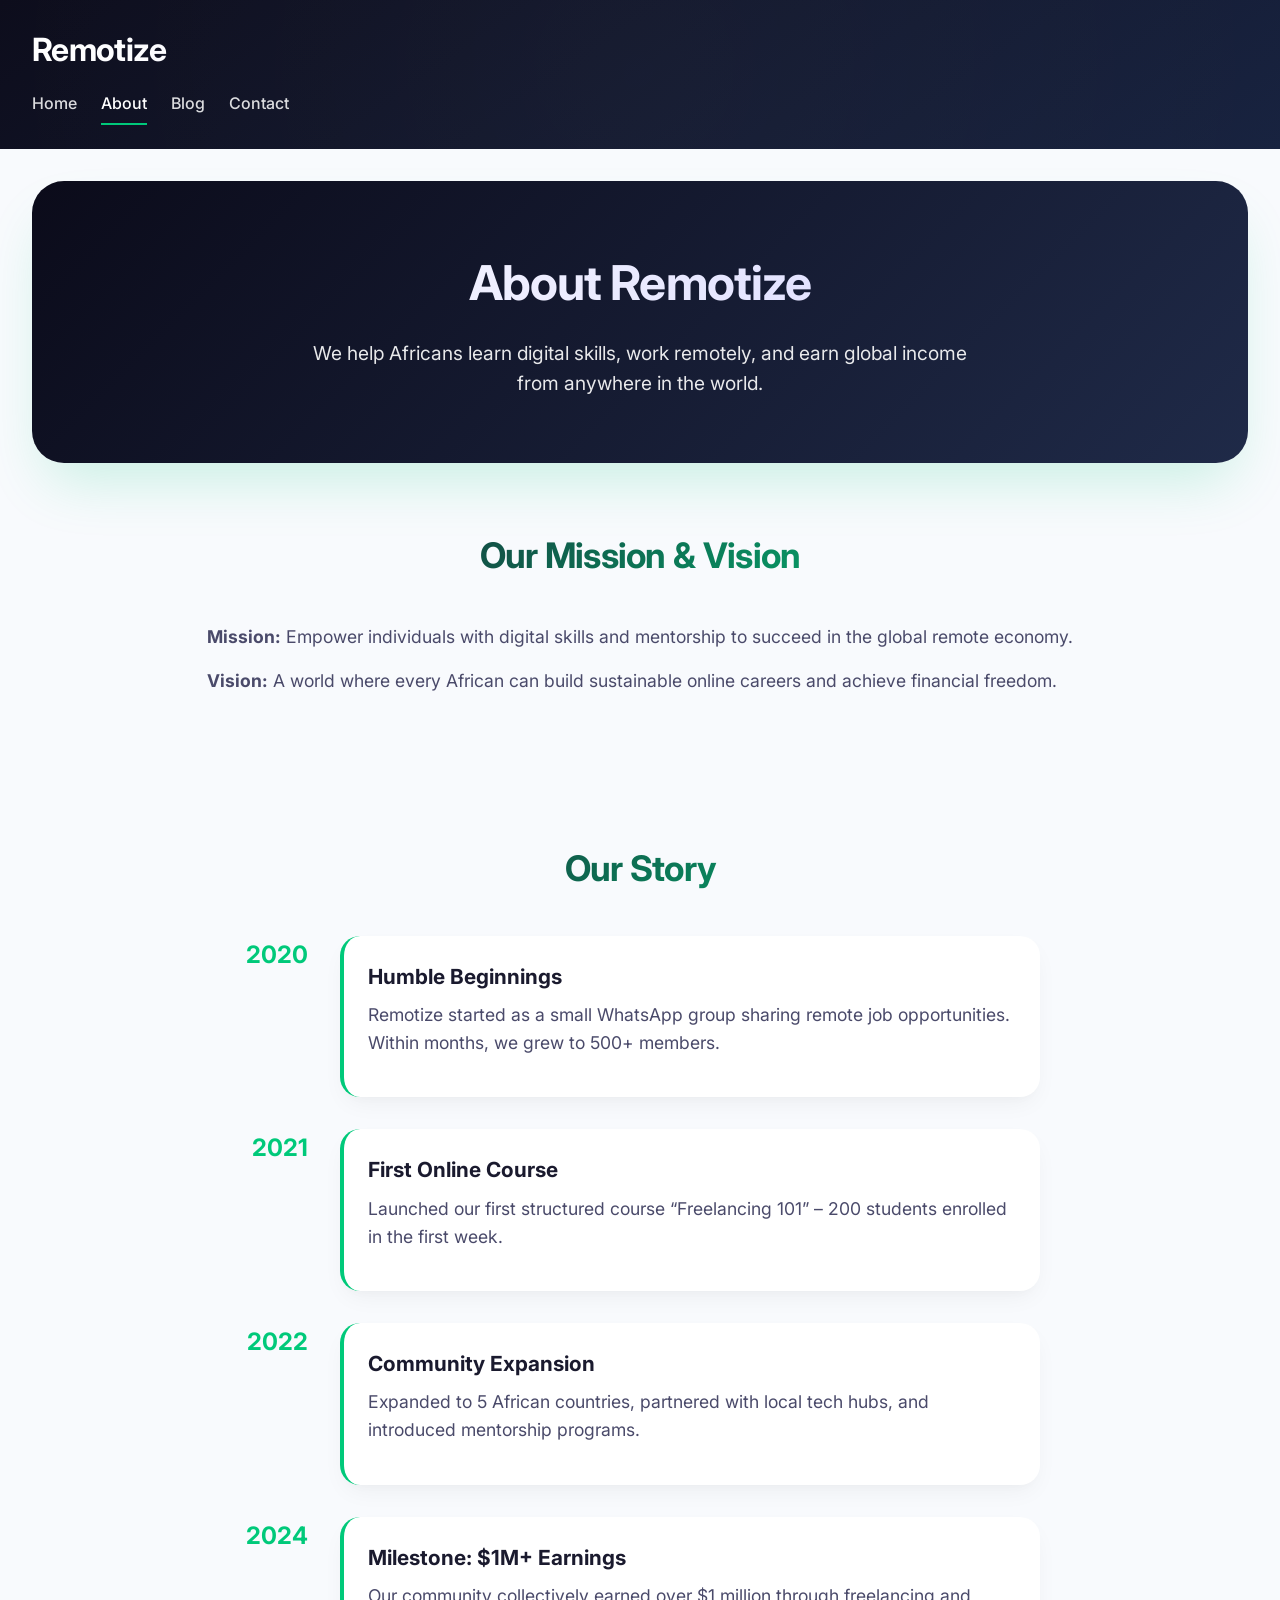
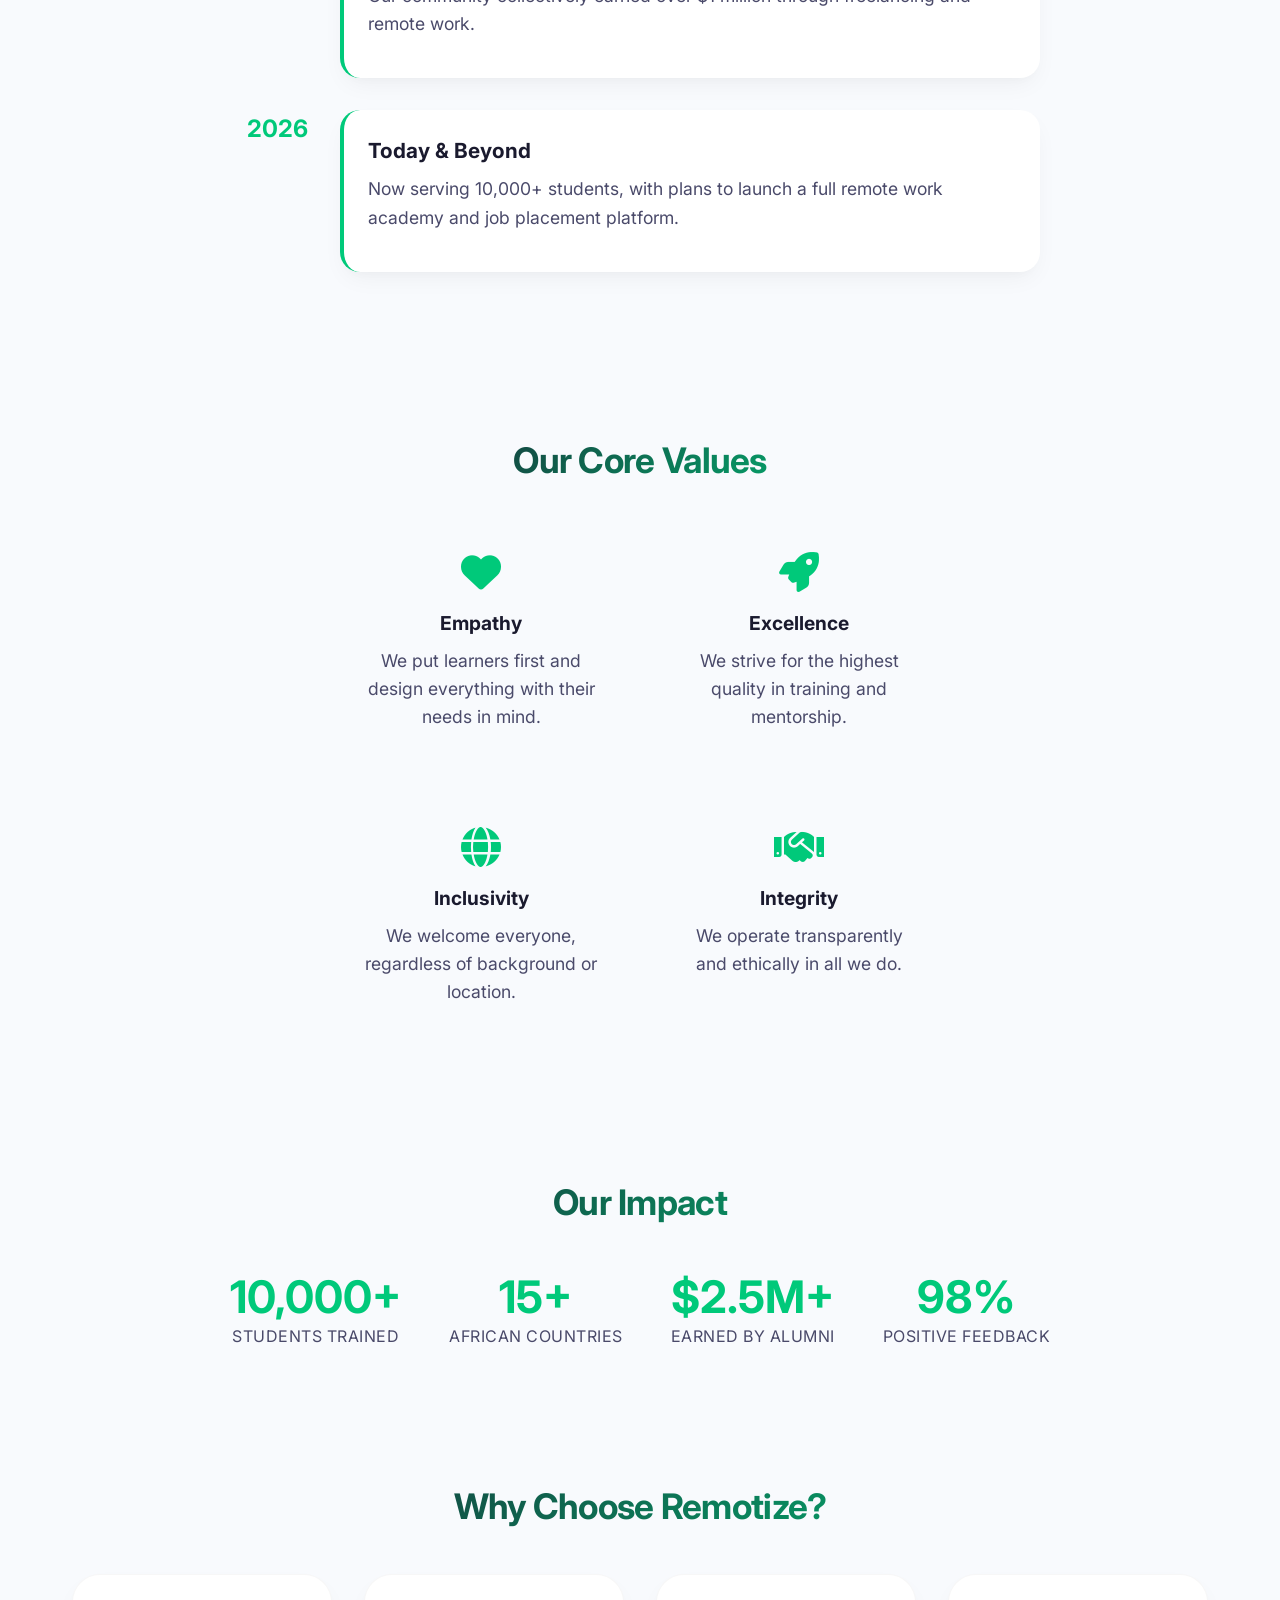
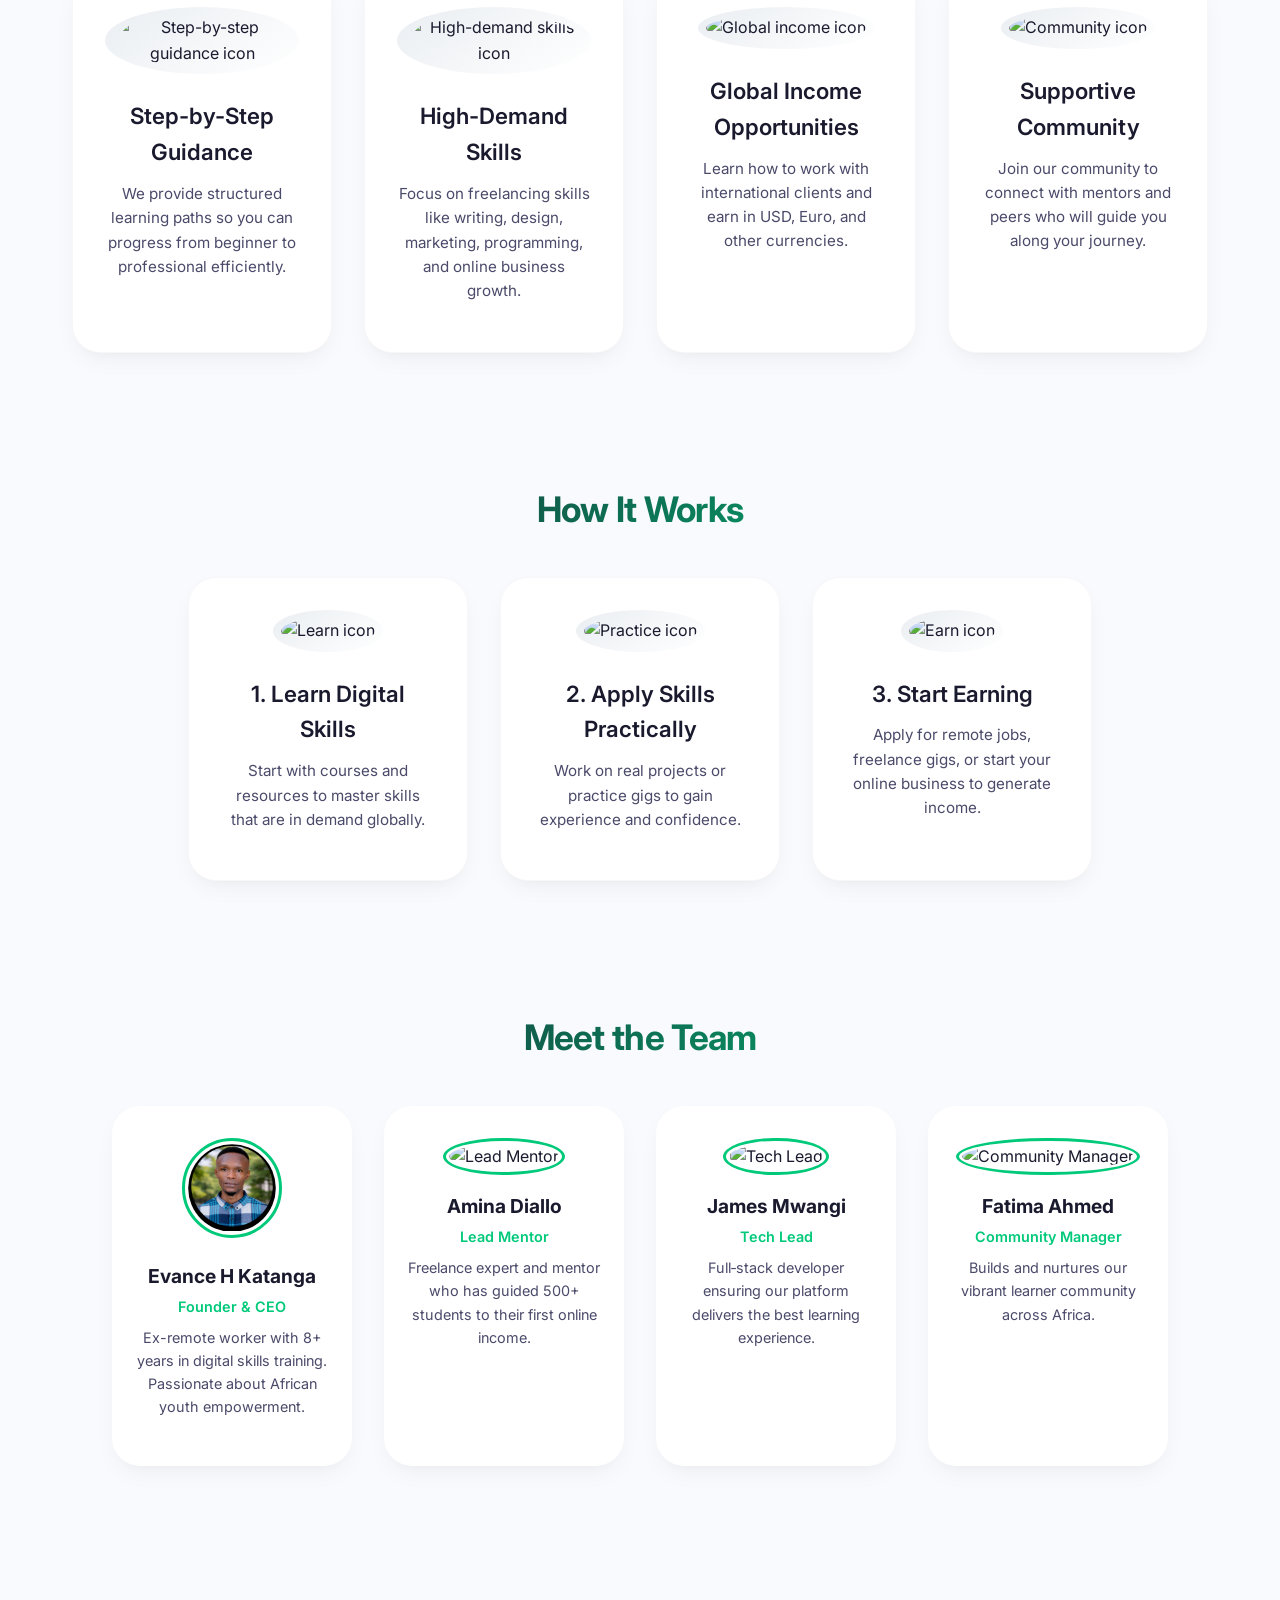
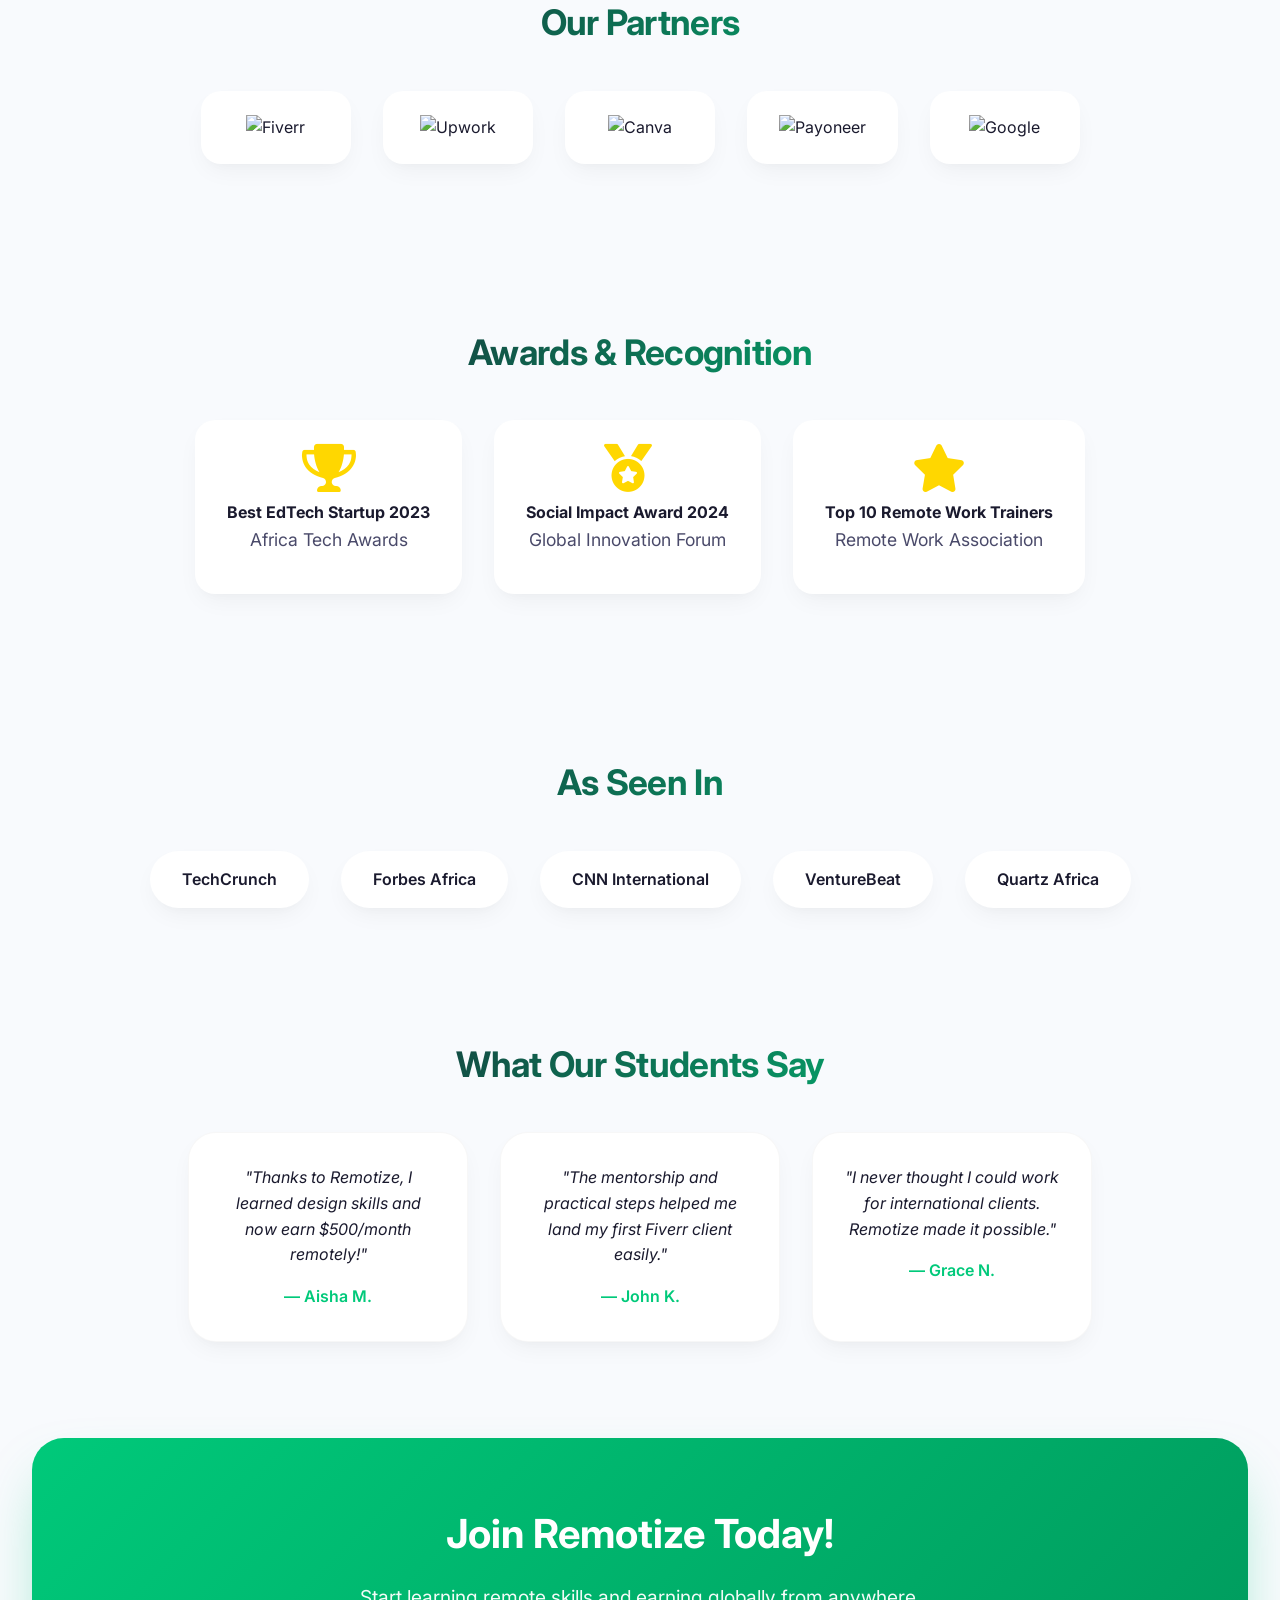
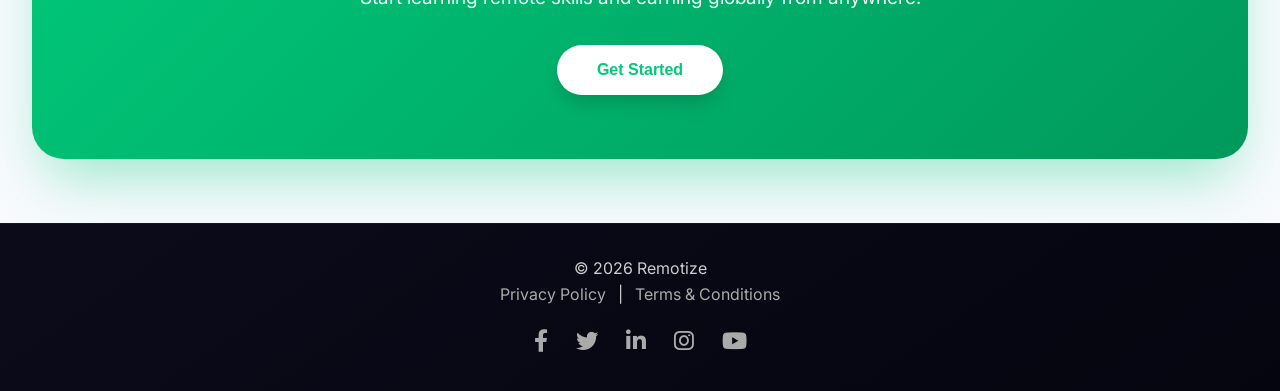
==== about.html @ 2b03fcc7 "Update about.html" ====
<!DOCTYPE html>
<html lang="en">
<head>
<meta charset="UTF-8">
<meta name="viewport" content="width=device-width, initial-scale=1.0">
<title>About Remotize – Build Remote Skills. Earn Global Income</title>
<meta name="description" content="Learn about Remotize, our mission, vision, impact, team, partners, and how we help Africans build remote skills and earn globally.">
<link rel="icon" href="images/favicon.png">

<!-- Google Fonts - Inter -->
<link rel="preconnect" href="https://fonts.googleapis.com">
<link rel="preconnect" href="https://fonts.gstatic.com" crossorigin>
<link href="https://fonts.googleapis.com/css2?family=Inter:opsz,wght@14..32,400;14..32,500;14..32,600;14..32,700&display=swap" rel="stylesheet">

<!-- Font Awesome for icons -->
<link rel="stylesheet" href="https://cdnjs.cloudflare.com/ajax/libs/font-awesome/6.0.0-beta3/css/all.min.css">

<style>
/* Modern CSS Reset & Variables */
:root {
    --primary-dark: #0b0b1a;
    --primary-darker: #050510;
    --primary-green: #00c97a;
    --green-hover: #00b36b;
    --text-dark: #1a1a2e;
    --text-soft: #4a4a6a;
    --bg-light: #f8fafd;
    --card-bg: #ffffff;
    --border-light: rgba(0,0,0,0.03);
    --shadow-sm: 0 10px 25px -5px rgba(0,0,0,0.05), 0 8px 10px -6px rgba(0,0,0,0.02);
    --shadow-hover: 0 25px 50px -12px rgba(0,0,0,0.15);
    --radius-card: 28px;
    --radius-btn: 40px;
    --transition: 0.25s cubic-bezier(0.4, 0, 0.2, 1);
}

* {
    margin: 0;
    padding: 0;
    box-sizing: border-box;
}

body {
    font-family: 'Inter', -apple-system, BlinkMacSystemFont, 'Segoe UI', Roboto, sans-serif;
    background: var(--bg-light);
    color: var(--text-dark);
    line-height: 1.6;
    display: flex;
    flex-direction: column;
    min-height: 100vh;
    -webkit-font-smoothing: antialiased;
    -moz-osx-font-smoothing: grayscale;
}

/* Header with gradient & animation */
header {
    background: linear-gradient(145deg, var(--primary-dark) 0%, #16213e 100%);
    color: white;
    padding: 1.5rem 2rem;
    position: relative;
    overflow: hidden;
}

header::before {
    content: '';
    position: absolute;
    top: -50%;
    right: -50%;
    width: 200%;
    height: 200%;
    background: radial-gradient(circle, rgba(255,255,255,0.03) 0%, transparent 70%);
    animation: rotate 30s linear infinite;
}

@keyframes rotate {
    from { transform: rotate(0deg); }
    to { transform: rotate(360deg); }
}

header h2 {
    font-size: 2rem;
    font-weight: 700;
    letter-spacing: -0.02em;
    margin-bottom: 0.5rem;
    position: relative;
    background: linear-gradient(to right, #fff, #e0e0ff);
    -webkit-background-clip: text;
    -webkit-text-fill-color: transparent;
    background-clip: text;
}

header nav {
    display: flex;
    gap: 1.5rem;
    position: relative;
    flex-wrap: wrap;
}

header nav a {
    color: rgba(255,255,255,0.85);
    text-decoration: none;
    font-weight: 500;
    padding: 0.5rem 0;
    transition: color var(--transition);
    position: relative;
}

header nav a::after {
    content: "";
    position: absolute;
    width: 0;
    height: 2px;
    bottom: 0;
    left: 0;
    background: var(--primary-green);
    transition: width var(--transition);
}

header nav a:hover::after,
header nav a.active::after {
    width: 100%;
}

header nav a.active {
    color: white;
}

/* Hero Section */
.hero {
    text-align: center;
    padding: 4rem 1.5rem;
    background: linear-gradient(135deg, #0b0b1a, #1f2a48);
    color: white;
    border-radius: 32px;
    margin: 2rem 2rem 0;
    position: relative;
    overflow: hidden;
    box-shadow: 0 30px 60px -15px rgba(0,201,122,0.2);
}

.hero h1 {
    font-size: 3rem;
    font-weight: 700;
    letter-spacing: -0.02em;
    margin-bottom: 1rem;
    background: linear-gradient(to right, #fff, #d4d4ff);
    -webkit-background-clip: text;
    -webkit-text-fill-color: transparent;
    background-clip: text;
}

.hero p {
    font-size: 1.2rem;
    opacity: 0.9;
    max-width: 700px;
    margin: 0 auto;
}

/* Sections */
.section {
    max-width: 1200px;
    margin: 4rem auto;
    padding: 0 2rem;
}

.section h2 {
    font-size: 2.2rem;
    font-weight: 700;
    text-align: center;
    margin-bottom: 2.5rem;
    background: linear-gradient(135deg, var(--text-dark), var(--primary-green));
    -webkit-background-clip: text;
    -webkit-text-fill-color: transparent;
    background-clip: text;
    letter-spacing: -0.02em;
}

.section p {
    color: var(--text-soft);
    margin-bottom: 1rem;
    font-size: 1.1rem;
}

/* Card Grid */
.cards {
    display: flex;
    flex-wrap: wrap;
    gap: 2rem;
    justify-content: center;
}

.card {
    background: var(--card-bg);
    padding: 2rem;
    border-radius: var(--radius-card);
    box-shadow: var(--shadow-sm);
    flex: 1 1 250px;
    max-width: 280px;
    text-align: center;
    transition: transform var(--transition), box-shadow var(--transition);
    border: 1px solid var(--border-light);
    position: relative;
    top: 0;
}

.card:hover {
    transform: translateY(-8px);
    box-shadow: var(--shadow-hover);
    border-color: rgba(0,201,122,0.2);
}

.card img {
    width: 80px;
    height: 80px;
    margin-bottom: 1.5rem;
    border-radius: 50%;
    object-fit: cover;
    background: linear-gradient(145deg, #eaeef2, #fff);
    padding: 0.5rem;
}

.card h3 {
    font-size: 1.4rem;
    font-weight: 600;
    margin-bottom: 0.75rem;
    color: var(--text-dark);
}

.card p {
    color: var(--text-soft);
    font-size: 0.95rem;
    line-height: 1.6;
}

/* Timeline (Our Story) */
.timeline {
    position: relative;
    max-width: 800px;
    margin: 2rem auto;
}

.timeline-item {
    display: flex;
    margin-bottom: 2rem;
    position: relative;
}

.timeline-year {
    font-weight: 700;
    font-size: 1.5rem;
    color: var(--primary-green);
    min-width: 100px;
    text-align: right;
    padding-right: 2rem;
}

.timeline-content {
    flex: 1;
    background: var(--card-bg);
    padding: 1.5rem;
    border-radius: 20px;
    box-shadow: var(--shadow-sm);
    border-left: 4px solid var(--primary-green);
}

.timeline-content h4 {
    font-size: 1.3rem;
    margin-bottom: 0.5rem;
}

/* Core Values */
.values-grid {
    display: grid;
    grid-template-columns: repeat(auto-fit, minmax(200px, 1fr));
    gap: 2rem;
    margin-top: 2rem;
}

.value-item {
    text-align: center;
    padding: 1.5rem;
}

.value-item i {
    font-size: 2.5rem;
    color: var(--primary-green);
    margin-bottom: 1rem;
}

.value-item h4 {
    font-size: 1.2rem;
    margin-bottom: 0.5rem;
}

/* Partners & Awards */
.partners-grid, .awards-grid {
    display: flex;
    flex-wrap: wrap;
    gap: 2rem;
    justify-content: center;
    align-items: center;
    margin: 2rem 0;
}

.partner-logo, .award-badge {
    background: var(--card-bg);
    padding: 1.5rem 2rem;
    border-radius: 20px;
    box-shadow: var(--shadow-sm);
    text-align: center;
    min-width: 150px;
    transition: transform var(--transition);
}

.partner-logo:hover, .award-badge:hover {
    transform: scale(1.05);
}

.partner-logo img {
    max-width: 100px;
    max-height: 60px;
    object-fit: contain;
}

.award-badge i {
    font-size: 3rem;
    color: gold;
    margin-bottom: 0.5rem;
}

/* Press mentions */
.press-grid {
    display: flex;
    flex-wrap: wrap;
    gap: 2rem;
    justify-content: center;
}

.press-item {
    background: var(--card-bg);
    padding: 1rem 2rem;
    border-radius: 40px;
    box-shadow: var(--shadow-sm);
    font-weight: 600;
    color: var(--text-dark);
    transition: transform var(--transition);
}

.press-item:hover {
    transform: translateY(-4px);
    background: var(--primary-green);
    color: white;
}

/* Impact Stats */
.stats {
    display: flex;
    flex-wrap: wrap;
    justify-content: center;
    gap: 3rem;
    margin-top: 2rem;
}

.stat-item {
    text-align: center;
    min-width: 150px;
}

.stat-number {
    font-size: 2.8rem;
    font-weight: 700;
    color: var(--primary-green);
    line-height: 1.2;
}

.stat-label {
    font-size: 1rem;
    color: var(--text-soft);
    text-transform: uppercase;
    letter-spacing: 0.5px;
}

/* Team Section */
.team-cards {
    display: flex;
    flex-wrap: wrap;
    gap: 2rem;
    justify-content: center;
}

.team-card {
    background: var(--card-bg);
    padding: 2rem 1.5rem;
    border-radius: var(--radius-card);
    box-shadow: var(--shadow-sm);
    flex: 1 1 200px;
    max-width: 240px;
    text-align: center;
    transition: transform var(--transition);
}

.team-card:hover {
    transform: translateY(-6px);
}

.team-card img {
    width: 100px;
    height: 100px;
    border-radius: 50%;
    object-fit: cover;
    margin-bottom: 1rem;
    border: 3px solid var(--primary-green);
    padding: 0.2rem;
}

.team-card h4 {
    font-size: 1.2rem;
    margin-bottom: 0.2rem;
}

.team-card .role {
    color: var(--primary-green);
    font-weight: 600;
    font-size: 0.9rem;
    margin-bottom: 0.5rem;
}

.team-card .bio {
    color: var(--text-soft);
    font-size: 0.9rem;
}

/* Testimonials */
.card blockquote {
    font-style: italic;
    margin-bottom: 1rem;
    color: var(--text-dark);
}

.card figcaption {
    font-weight: 600;
    color: var(--primary-green);
}

/* CTA Section */
.cta {
    text-align: center;
    background: linear-gradient(135deg, var(--primary-green), #00995c);
    color: white;
    padding: 4rem 2rem;
    border-radius: 32px;
    margin: 2rem 2rem 4rem;
    box-shadow: 0 30px 60px -15px rgba(0,201,122,0.4);
}

.cta h2 {
    font-size: 2.5rem;
    font-weight: 700;
    margin-bottom: 1rem;
    color: white;
    background: none;
    -webkit-text-fill-color: white;
}

.cta p {
    font-size: 1.2rem;
    opacity: 0.95;
    margin-bottom: 2rem;
}

.cta button {
    padding: 1rem 2.5rem;
    border: none;
    border-radius: var(--radius-btn);
    background: white;
    color: var(--primary-green);
    font-weight: 600;
    font-size: 1rem;
    cursor: pointer;
    transition: all var(--transition);
    box-shadow: 0 10px 20px -5px rgba(0,0,0,0.2);
    position: relative;
    overflow: hidden;
}

.cta button:hover {
    transform: translateY(-2px);
    box-shadow: 0 15px 30px -5px rgba(0,0,0,0.3);
    background: #f8f8f8;
    color: var(--primary-dark);
}

.cta button:active {
    transform: translateY(1px);
}

/* Footer */
footer {
    background: linear-gradient(145deg, var(--primary-dark), var(--primary-darker));
    color: #ccc;
    text-align: center;
    padding: 2rem 1rem;
    margin-top: auto;
    border-top: 1px solid rgba(255,255,255,0.05);
}

footer a {
    color: #aaa;
    text-decoration: none;
    margin: 0 0.5rem;
    transition: color 0.2s;
}

footer a:hover {
    color: var(--primary-green);
}

.social-links {
    margin-top: 1rem;
}

.social-links a {
    font-size: 1.4rem;
    margin: 0 0.75rem;
    color: #aaa;
}

.social-links a:hover {
    color: var(--primary-green);
}

/* Responsive */
@media (max-width: 768px) {
    .hero h1 { font-size: 2.2rem; }
    .section h2 { font-size: 1.8rem; }
    .cards, .team-cards { flex-direction: column; align-items: center; }
    .card, .team-card { max-width: 100%; }
    .hero, .cta { margin-left: 1rem; margin-right: 1rem; }
    header nav { justify-content: center; }
    .stats { gap: 1.5rem; }
    .stat-number { font-size: 2rem; }
    .timeline-item { flex-direction: column; }
    .timeline-year { text-align: left; padding-right: 0; margin-bottom: 0.5rem; }
}
</style>
</head>
<body>

<header>
  <h2>Remotize</h2>
  <nav>
    <a href="index.html">Home</a>
    <a href="about.html" class="active">About</a>
    <a href="blog.html">Blog</a>
    <a href="contact.html">Contact</a>
  </nav>
</header>

<!-- HERO -->
<section class="hero">
<h1>About Remotize</h1>
<p>We help Africans learn digital skills, work remotely, and earn global income from anywhere in the world.</p>
</section>

<!-- MISSION & VISION -->
<section class="section">
<h2>Our Mission & Vision</h2>
<p><strong>Mission:</strong> Empower individuals with digital skills and mentorship to succeed in the global remote economy.</p>
<p><strong>Vision:</strong> A world where every African can build sustainable online careers and achieve financial freedom.</p>
</section>

<!-- OUR STORY (TIMELINE) -->
<section class="section">
<h2>Our Story</h2>
<div class="timeline">
<div class="timeline-item">
<div class="timeline-year">2020</div>
<div class="timeline-content">
<h4>Humble Beginnings</h4>
<p>Remotize started as a small WhatsApp group sharing remote job opportunities. Within months, we grew to 500+ members.</p>
</div>
</div>
<div class="timeline-item">
<div class="timeline-year">2021</div>
<div class="timeline-content">
<h4>First Online Course</h4>
<p>Launched our first structured course “Freelancing 101” – 200 students enrolled in the first week.</p>
</div>
</div>
<div class="timeline-item">
<div class="timeline-year">2022</div>
<div class="timeline-content">
<h4>Community Expansion</h4>
<p>Expanded to 5 African countries, partnered with local tech hubs, and introduced mentorship programs.</p>
</div>
</div>
<div class="timeline-item">
<div class="timeline-year">2024</div>
<div class="timeline-content">
<h4>Milestone: $1M+ Earnings</h4>
<p>Our community collectively earned over $1 million through freelancing and remote work.</p>
</div>
</div>
<div class="timeline-item">
<div class="timeline-year">2026</div>
<div class="timeline-content">
<h4>Today & Beyond</h4>
<p>Now serving 10,000+ students, with plans to launch a full remote work academy and job placement platform.</p>
</div>
</div>
</div>
</section>

<!-- CORE VALUES -->
<section class="section">
<h2>Our Core Values</h2>
<div class="values-grid">
<div class="value-item">
<i class="fas fa-heart"></i>
<h4>Empathy</h4>
<p>We put learners first and design everything with their needs in mind.</p>
</div>
<div class="value-item">
<i class="fas fa-rocket"></i>
<h4>Excellence</h4>
<p>We strive for the highest quality in training and mentorship.</p>
</div>
<div class="value-item">
<i class="fas fa-globe"></i>
<h4>Inclusivity</h4>
<p>We welcome everyone, regardless of background or location.</p>
</div>
<div class="value-item">
<i class="fas fa-handshake"></i>
<h4>Integrity</h4>
<p>We operate transparently and ethically in all we do.</p>
</div>
</div>
</section>

<!-- IMPACT STATISTICS -->
<section class="section">
<h2>Our Impact</h2>
<div class="stats">
<div class="stat-item">
<div class="stat-number">10,000+</div>
<div class="stat-label">Students Trained</div>
</div>
<div class="stat-item">
<div class="stat-number">15+</div>
<div class="stat-label">African Countries</div>
</div>
<div class="stat-item">
<div class="stat-number">$2.5M+</div>
<div class="stat-label">Earned by Alumni</div>
</div>
<div class="stat-item">
<div class="stat-number">98%</div>
<div class="stat-label">Positive Feedback</div>
</div>
</div>
</section>

<!-- WHY CHOOSE REMOTIZE -->
<section class="section">
<h2>Why Choose Remotize?</h2>
<div class="cards">
<div class="card">
<img src="https://images.unsplash.com/photo-1517245386807-bb43f82c33c4?w=150&h=150&fit=crop" alt="Step-by-step guidance icon" loading="lazy">
<h3>Step-by-Step Guidance</h3>
<p>We provide structured learning paths so you can progress from beginner to professional efficiently.</p>
</div>
<div class="card">
<img src="https://images.unsplash.com/photo-1460925895917-afdab827c52f?w=150&h=150&fit=crop" alt="High-demand skills icon" loading="lazy">
<h3>High-Demand Skills</h3>
<p>Focus on freelancing skills like writing, design, marketing, programming, and online business growth.</p>
</div>
<div class="card">
<img src="https://images.unsplash.com/photo-1579621970795-87facc2f976d?w=150&h=150&fit=crop" alt="Global income icon" loading="lazy">
<h3>Global Income Opportunities</h3>
<p>Learn how to work with international clients and earn in USD, Euro, and other currencies.</p>
</div>
<div class="card">
<img src="https://images.unsplash.com/photo-1522071820081-009f0129c71c?w=150&h=150&fit=crop" alt="Community icon" loading="lazy">
<h3>Supportive Community</h3>
<p>Join our community to connect with mentors and peers who will guide you along your journey.</p>
</div>
</div>
</section>

<!-- HOW IT WORKS -->
<section class="section">
<h2>How It Works</h2>
<div class="cards">
<div class="card">
<img src="https://images.unsplash.com/photo-1434030216411-0b793f4b4173?w=150&h=150&fit=crop" alt="Learn icon" loading="lazy">
<h3>1. Learn Digital Skills</h3>
<p>Start with courses and resources to master skills that are in demand globally.</p>
</div>
<div class="card">
<img src="https://images.unsplash.com/photo-1501504905252-473c47e087f8?w=150&h=150&fit=crop" alt="Practice icon" loading="lazy">
<h3>2. Apply Skills Practically</h3>
<p>Work on real projects or practice gigs to gain experience and confidence.</p>
</div>
<div class="card">
<img src="https://images.unsplash.com/photo-1554224155-6726b3ff858f?w=150&h=150&fit=crop" alt="Earn icon" loading="lazy">
<h3>3. Start Earning</h3>
<p>Apply for remote jobs, freelance gigs, or start your online business to generate income.</p>
</div>
</div>
</section>

<!-- MEET THE TEAM -->
<section class="section">
<h2>Meet the Team</h2>
<div class="team-cards">
<div class="team-card">
<img src="Profile.jpeg" alt="Founder" loading="lazy">
<h4>Evance H Katanga</h4>
<div class="role">Founder & CEO</div>
<p class="bio">Ex-remote worker with 8+ years in digital skills training. Passionate about African youth empowerment.</p>
</div>
<div class="team-card">
<img src="https://images.unsplash.com/photo-1494790108777-466d1ebc8c2b?w=150&h=150&fit=crop" alt="Lead Mentor" loading="lazy">
<h4>Amina Diallo</h4>
<div class="role">Lead Mentor</div>
<p class="bio">Freelance expert and mentor who has guided 500+ students to their first online income.</p>
</div>
<div class="team-card">
<img src="https://images.unsplash.com/photo-1500648767791-00dcc994a43e?w=150&h=150&fit=crop" alt="Tech Lead" loading="lazy">
<h4>James Mwangi</h4>
<div class="role">Tech Lead</div>
<p class="bio">Full‑stack developer ensuring our platform delivers the best learning experience.</p>
</div>
<div class="team-card">
<img src="https://images.unsplash.com/photo-1534528741775-53994a69daeb?w=150&h=150&fit=crop" alt="Community Manager" loading="lazy">
<h4>Fatima Ahmed</h4>
<div class="role">Community Manager</div>
<p class="bio">Builds and nurtures our vibrant learner community across Africa.</p>
</div>
</div>
</section>

<!-- PARTNERS & AFFILIATIONS -->
<section class="section">
<h2>Our Partners</h2>
<div class="partners-grid">
<div class="partner-logo">
<img src="https://via.placeholder.com/100x60?text=Fiverr" alt="Fiverr">
</div>
<div class="partner-logo">
<img src="https://via.placeholder.com/100x60?text=Upwork" alt="Upwork">
</div>
<div class="partner-logo">
<img src="https://via.placeholder.com/100x60?text=Canva" alt="Canva">
</div>
<div class="partner-logo">
<img src="https://via.placeholder.com/100x60?text=Payoneer" alt="Payoneer">
</div>
<div class="partner-logo">
<img src="https://via.placeholder.com/100x60?text=Google" alt="Google">
</div>
</div>
</section>

<!-- AWARDS & RECOGNITION -->
<section class="section">
<h2>Awards & Recognition</h2>
<div class="awards-grid">
<div class="award-badge">
<i class="fas fa-trophy"></i>
<h4>Best EdTech Startup 2023</h4>
<p>Africa Tech Awards</p>
</div>
<div class="award-badge">
<i class="fas fa-medal"></i>
<h4>Social Impact Award 2024</h4>
<p>Global Innovation Forum</p>
</div>
<div class="award-badge">
<i class="fas fa-star"></i>
<h4>Top 10 Remote Work Trainers</h4>
<p>Remote Work Association</p>
</div>
</div>
</section>

<!-- PRESS MENTIONS -->
<section class="section">
<h2>As Seen In</h2>
<div class="press-grid">
<span class="press-item">TechCrunch</span>
<span class="press-item">Forbes Africa</span>
<span class="press-item">CNN International</span>
<span class="press-item">VentureBeat</span>
<span class="press-item">Quartz Africa</span>
</div>
</section>

<!-- TESTIMONIALS -->
<section class="section">
<h2>What Our Students Say</h2>
<div class="cards">
<div class="card">
<blockquote>"Thanks to Remotize, I learned design skills and now earn $500/month remotely!"</blockquote>
<figcaption>— Aisha M.</figcaption>
</div>
<div class="card">
<blockquote>"The mentorship and practical steps helped me land my first Fiverr client easily."</blockquote>
<figcaption>— John K.</figcaption>
</div>
<div class="card">
<blockquote>"I never thought I could work for international clients. Remotize made it possible."</blockquote>
<figcaption>— Grace N.</figcaption>
</div>
</div>
</section>

<!-- CTA -->
<section class="cta">
<h2>Join Remotize Today!</h2>
<p>Start learning remote skills and earning globally from anywhere.</p>
<button onclick="window.location.href='contact.html'">Get Started</button>
</section>

<footer>
<p>&copy; 2026 Remotize</p>
<a href="privacy.html">Privacy Policy</a> | <a href="terms.html">Terms & Conditions</a>
<div class="social-links">
<a href="#" target="_blank" aria-label="Facebook"><i class="fab fa-facebook-f"></i></a>
<a href="#" target="_blank" aria-label="Twitter"><i class="fab fa-twitter"></i></a>
<a href="#" target="_blank" aria-label="LinkedIn"><i class="fab fa-linkedin-in"></i></a>
<a href="#" target="_blank" aria-label="Instagram"><i class="fab fa-instagram"></i></a>
<a href="#" target="_blank" aria-label="YouTube"><i class="fab fa-youtube"></i></a>
</div>
</footer>

</body>
</html>
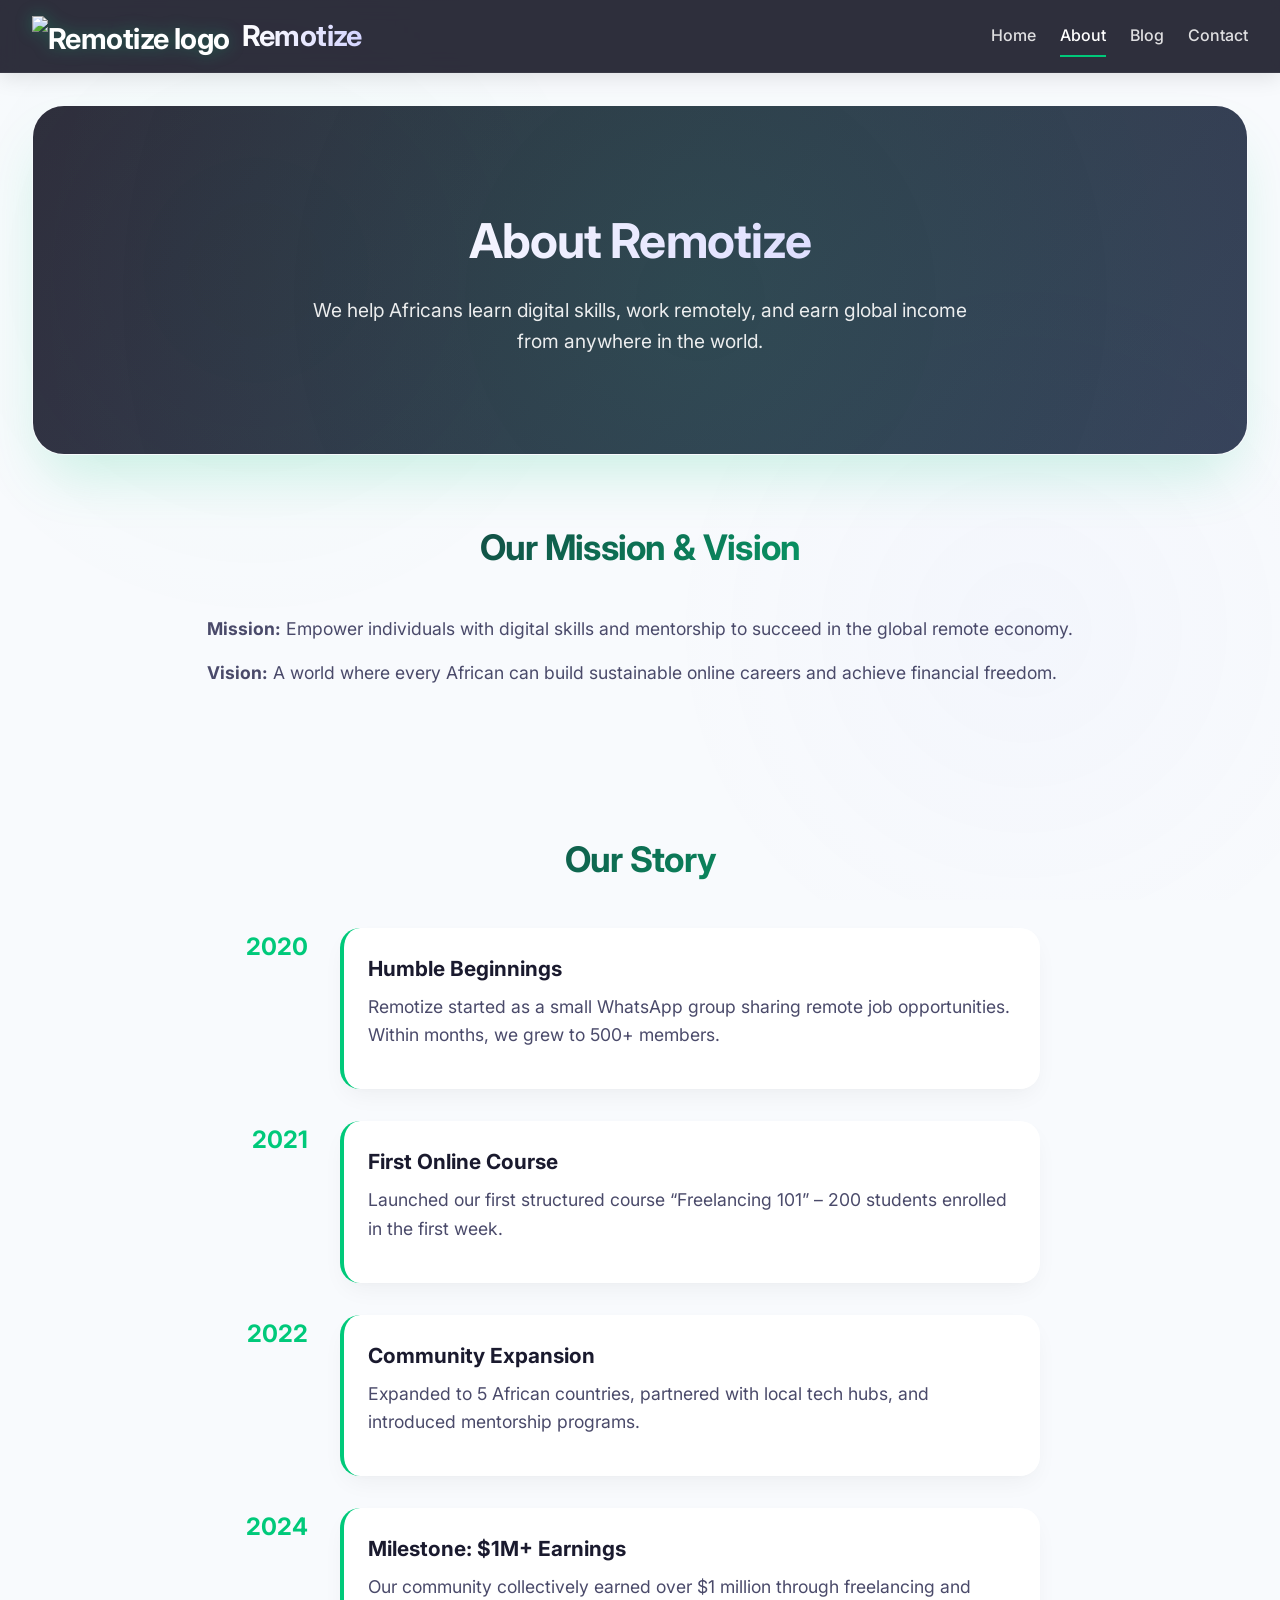
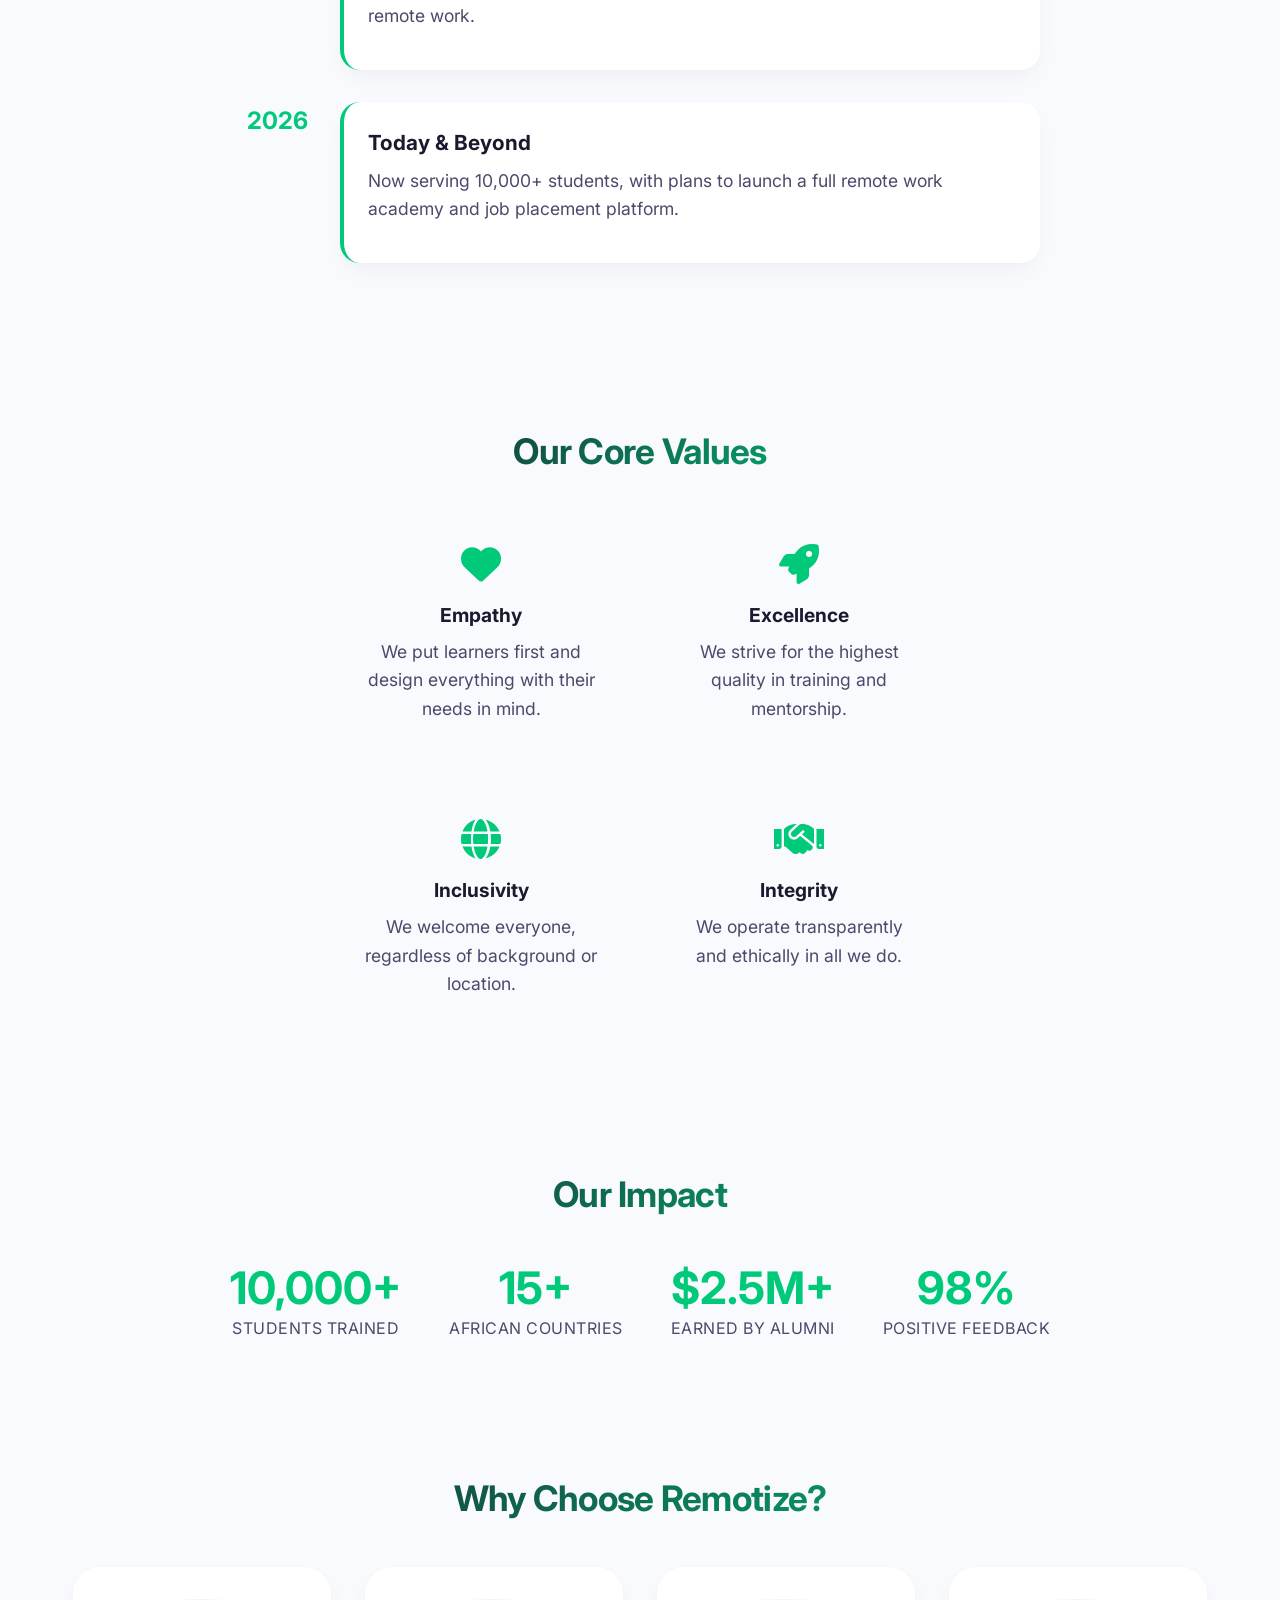
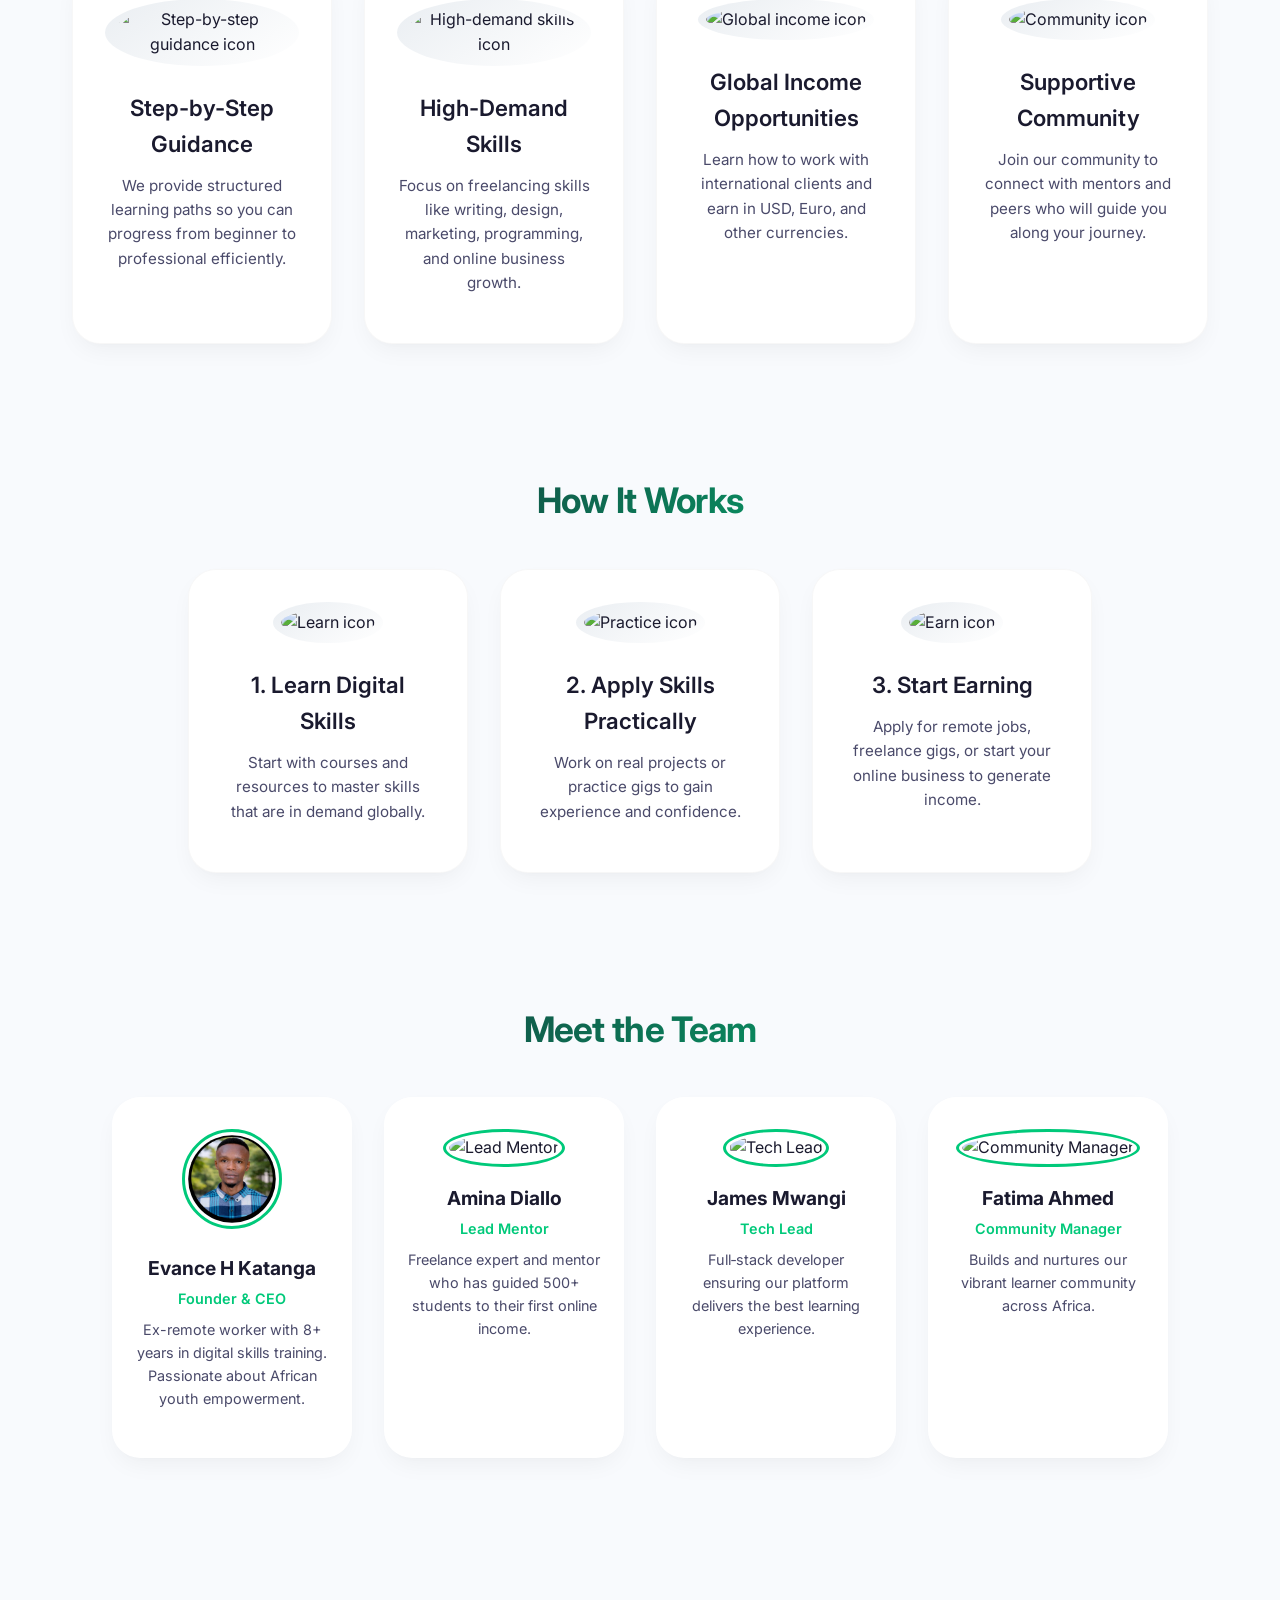
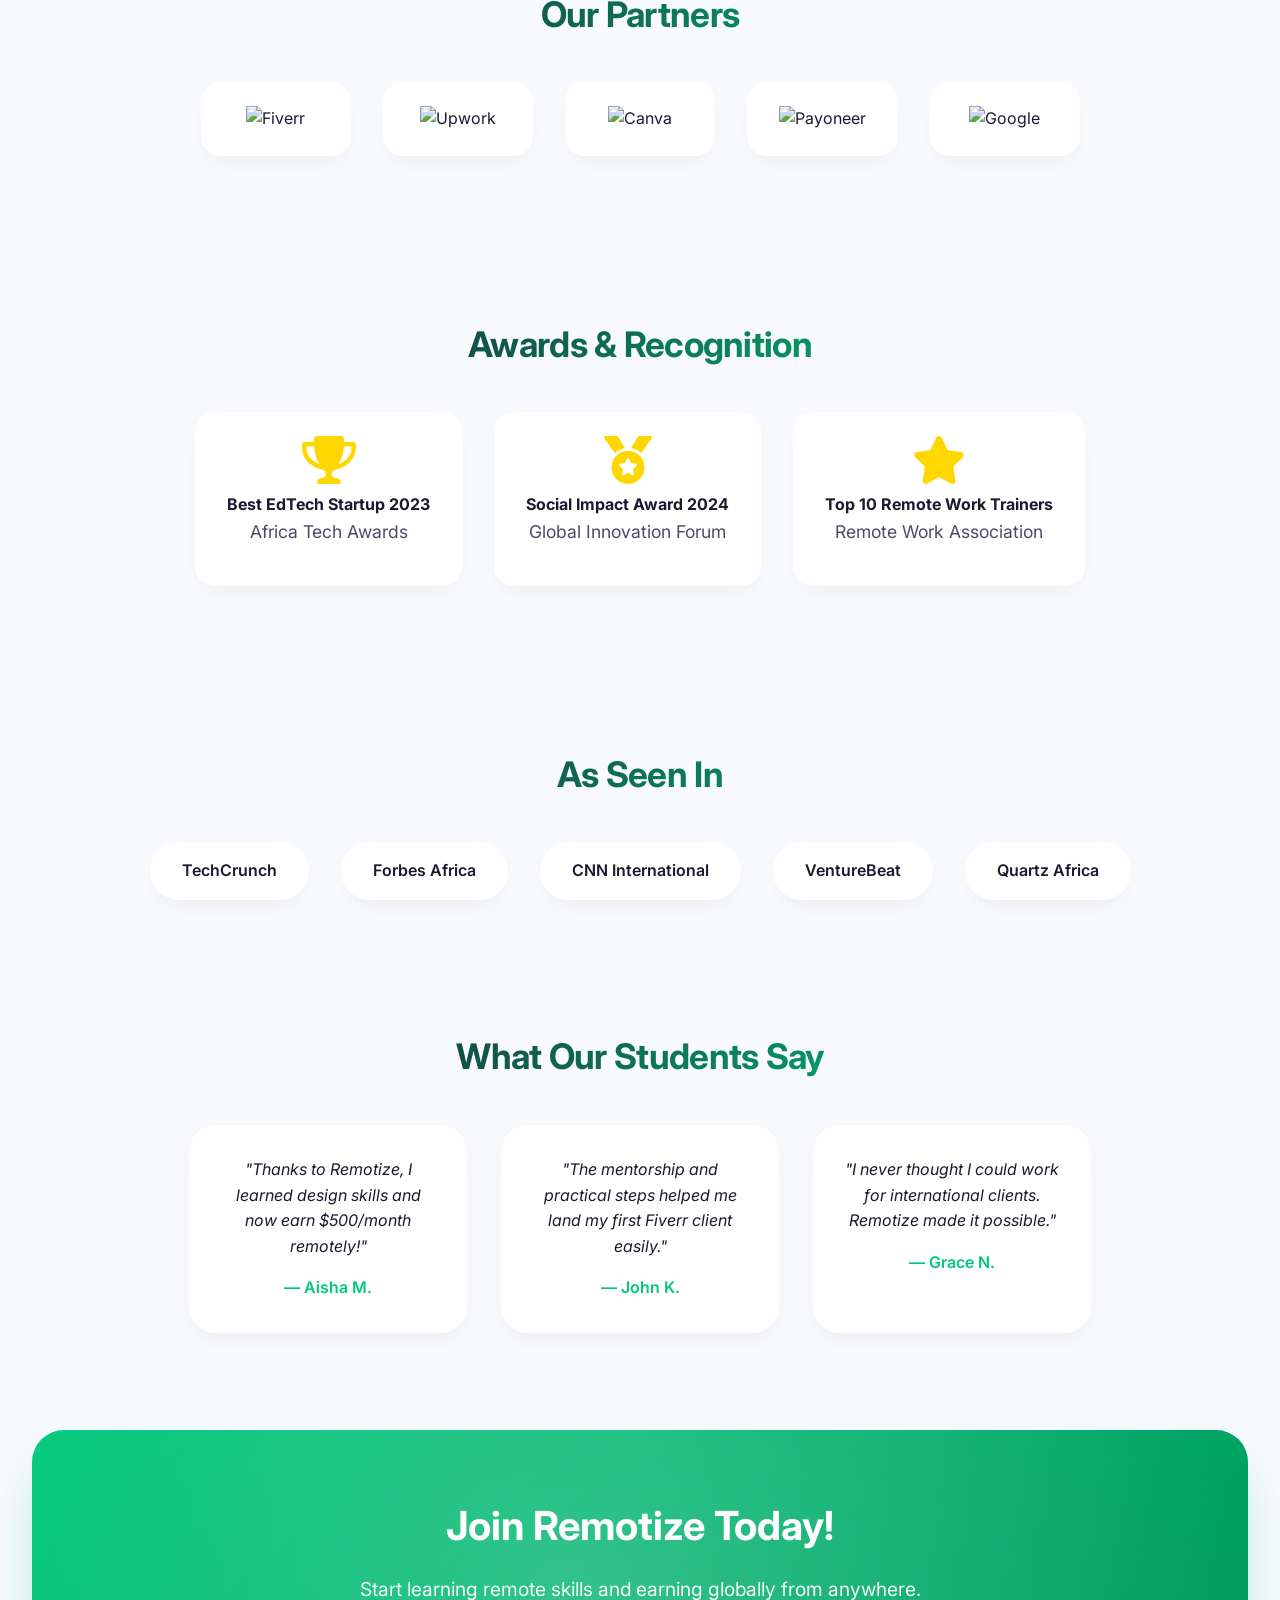
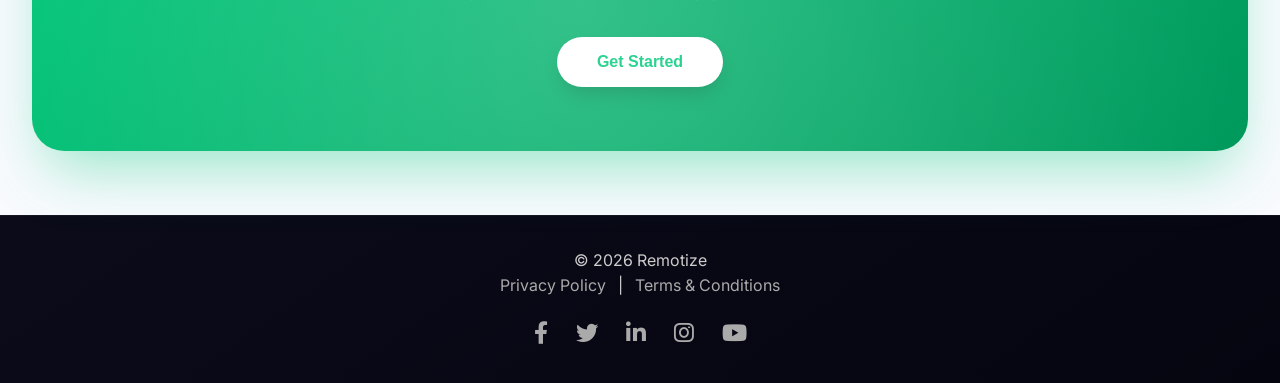
==== commit 59ce60e1: "Update about.html" ====
--- a/about.html
+++ b/about.html
@@ -5,7 +5,7 @@
 <meta name="viewport" content="width=device-width, initial-scale=1.0">
 <title>About Remotize – Build Remote Skills. Earn Global Income</title>
 <meta name="description" content="Learn about Remotize, our mission, vision, impact, team, partners, and how we help Africans build remote skills and earn globally.">
-<link rel="icon" href="images/favicon.png">
+<link rel="icon" href="remotizer-favicon.ico" type="image/x-icon">
 
 <!-- Google Fonts - Inter -->
 <link rel="preconnect" href="https://fonts.googleapis.com">
@@ -16,7 +16,6 @@
 <link rel="stylesheet" href="https://cdnjs.cloudflare.com/ajax/libs/font-awesome/6.0.0-beta3/css/all.min.css">
 
 <style>
-/* Modern CSS Reset & Variables */
 :root {
     --primary-dark: #0b0b1a;
     --primary-darker: #050510;
@@ -31,7 +30,7 @@
     --shadow-hover: 0 25px 50px -12px rgba(0,0,0,0.15);
     --radius-card: 28px;
     --radius-btn: 40px;
-    --transition: 0.25s cubic-bezier(0.4, 0, 0.2, 1);
+    --transition: 0.3s cubic-bezier(0.4, 0, 0.2, 1);
 }
 
 * {
@@ -50,62 +49,83 @@
     min-height: 100vh;
     -webkit-font-smoothing: antialiased;
     -moz-osx-font-smoothing: grayscale;
-}
-
-/* Header with gradient & animation */
+    position: relative;
+}
+
+/* Subtle animated background pattern */
+body::before {
+    content: '';
+    position: fixed;
+    top: 0;
+    left: 0;
+    width: 100%;
+    height: 100%;
+    background-image: 
+      radial-gradient(circle at 20% 30%, rgba(0,201,122,0.03) 0%, transparent 30%),
+      radial-gradient(circle at 80% 70%, rgba(102,126,234,0.03) 0%, transparent 30%);
+    pointer-events: none;
+    z-index: -1;
+}
+
+/* Modern Sticky Header with glass effect */
 header {
-    background: linear-gradient(145deg, var(--primary-dark) 0%, #16213e 100%);
+    position: sticky;
+    top: 0;
+    z-index: 100;
+    background: rgba(11, 11, 26, 0.85);
+    backdrop-filter: blur(8px);
+    -webkit-backdrop-filter: blur(8px);
     color: white;
-    padding: 1.5rem 2rem;
-    position: relative;
-    overflow: hidden;
-}
-
-header::before {
-    content: '';
-    position: absolute;
-    top: -50%;
-    right: -50%;
-    width: 200%;
-    height: 200%;
-    background: radial-gradient(circle, rgba(255,255,255,0.03) 0%, transparent 70%);
-    animation: rotate 30s linear infinite;
-}
-
-@keyframes rotate {
-    from { transform: rotate(0deg); }
-    to { transform: rotate(360deg); }
-}
-
-header h2 {
-    font-size: 2rem;
+    padding: 0.8rem 2rem;
+    display: flex;
+    align-items: center;
+    justify-content: space-between;
+    flex-wrap: wrap;
+    gap: 1rem;
+    box-shadow: 0 5px 20px rgba(0,0,0,0.1);
+    border-bottom: 1px solid rgba(255,255,255,0.05);
+}
+
+.logo {
+    display: flex;
+    align-items: center;
+    gap: 0.75rem;
+    font-size: 1.8rem;
     font-weight: 700;
     letter-spacing: -0.02em;
-    margin-bottom: 0.5rem;
-    position: relative;
-    background: linear-gradient(to right, #fff, #e0e0ff);
+}
+
+.logo img {
+    height: 40px;
+    width: auto;
+    filter: drop-shadow(0 0 8px rgba(0,201,122,0.3));
+}
+
+.logo span {
+    background: linear-gradient(to right, #fff, #d4d4ff);
     -webkit-background-clip: text;
     -webkit-text-fill-color: transparent;
     background-clip: text;
 }
 
-header nav {
+nav {
     display: flex;
     gap: 1.5rem;
-    position: relative;
     flex-wrap: wrap;
-}
-
-header nav a {
+    justify-content: center;
+}
+
+nav a {
     color: rgba(255,255,255,0.85);
     text-decoration: none;
     font-weight: 500;
     padding: 0.5rem 0;
     transition: color var(--transition);
     position: relative;
-}
-
-header nav a::after {
+    font-size: 1rem;
+}
+
+nav a::after {
     content: "";
     position: absolute;
     width: 0;
@@ -116,26 +136,92 @@
     transition: width var(--transition);
 }
 
-header nav a:hover::after,
-header nav a.active::after {
+nav a:hover::after,
+nav a:focus::after,
+nav a.active::after {
     width: 100%;
 }
 
-header nav a.active {
+nav a:hover,
+nav a:focus,
+nav a.active {
     color: white;
-}
-
-/* Hero Section */
+    outline: none;
+}
+
+/* Hero Section with Slideshow */
 .hero {
+    position: relative;
+    color: white;
     text-align: center;
     padding: 4rem 1.5rem;
-    background: linear-gradient(135deg, #0b0b1a, #1f2a48);
-    color: white;
     border-radius: 32px;
     margin: 2rem 2rem 0;
-    position: relative;
     overflow: hidden;
     box-shadow: 0 30px 60px -15px rgba(0,201,122,0.2);
+    border: 1px solid rgba(255,255,255,0.05);
+    min-height: 350px;
+    display: flex;
+    align-items: center;
+    justify-content: center;
+}
+
+.hero-slideshow {
+    position: absolute;
+    top: 0;
+    left: 0;
+    width: 100%;
+    height: 100%;
+    z-index: 1;
+}
+
+.hero-slideshow .slide {
+    position: absolute;
+    top: 0;
+    left: 0;
+    width: 100%;
+    height: 100%;
+    background-size: cover;
+    background-position: center;
+    opacity: 0;
+    transition: opacity 1.5s ease-in-out;
+}
+
+.hero-slideshow .slide.active {
+    opacity: 1;
+}
+
+.hero-overlay {
+    position: absolute;
+    top: 0;
+    left: 0;
+    width: 100%;
+    height: 100%;
+    background: linear-gradient(135deg, rgba(11,11,26,0.85), rgba(22,33,62,0.85));
+    z-index: 2;
+}
+
+.hero-pulse {
+    position: absolute;
+    top: -20%;
+    left: -20%;
+    width: 150%;
+    height: 150%;
+    background: radial-gradient(circle, rgba(0,201,122,0.1) 0%, transparent 70%);
+    animation: pulse 8s ease-in-out infinite;
+    z-index: 3;
+    pointer-events: none;
+}
+
+@keyframes pulse {
+    0%, 100% { opacity: 0.2; transform: scale(1); }
+    50% { opacity: 0.4; transform: scale(1.05); }
+}
+
+.hero-content {
+    position: relative;
+    z-index: 4;
+    max-width: 800px;
 }
 
 .hero h1 {
@@ -156,7 +242,16 @@
     margin: 0 auto;
 }
 
-/* Sections */
+@media (prefers-reduced-motion: reduce) {
+    .hero-slideshow .slide {
+        transition: none;
+    }
+    .hero-pulse {
+        animation: none;
+    }
+}
+
+/* Sections (unchanged from your original) */
 .section {
     max-width: 1200px;
     margin: 4rem auto;
@@ -181,7 +276,7 @@
     font-size: 1.1rem;
 }
 
-/* Card Grid */
+/* Cards, timeline, values, etc. (all your existing styles remain) */
 .cards {
     display: flex;
     flex-wrap: wrap;
@@ -199,7 +294,6 @@
     text-align: center;
     transition: transform var(--transition), box-shadow var(--transition);
     border: 1px solid var(--border-light);
-    position: relative;
     top: 0;
 }
 
@@ -232,7 +326,6 @@
     line-height: 1.6;
 }
 
-/* Timeline (Our Story) */
 .timeline {
     position: relative;
     max-width: 800px;
@@ -268,7 +361,6 @@
     margin-bottom: 0.5rem;
 }
 
-/* Core Values */
 .values-grid {
     display: grid;
     grid-template-columns: repeat(auto-fit, minmax(200px, 1fr));
@@ -292,7 +384,6 @@
     margin-bottom: 0.5rem;
 }
 
-/* Partners & Awards */
 .partners-grid, .awards-grid {
     display: flex;
     flex-wrap: wrap;
@@ -328,7 +419,6 @@
     margin-bottom: 0.5rem;
 }
 
-/* Press mentions */
 .press-grid {
     display: flex;
     flex-wrap: wrap;
@@ -352,7 +442,6 @@
     color: white;
 }
 
-/* Impact Stats */
 .stats {
     display: flex;
     flex-wrap: wrap;
@@ -380,7 +469,6 @@
     letter-spacing: 0.5px;
 }
 
-/* Team Section */
 .team-cards {
     display: flex;
     flex-wrap: wrap;
@@ -430,7 +518,6 @@
     font-size: 0.9rem;
 }
 
-/* Testimonials */
 .card blockquote {
     font-style: italic;
     margin-bottom: 1rem;
@@ -442,7 +529,6 @@
     color: var(--primary-green);
 }
 
-/* CTA Section */
 .cta {
     text-align: center;
     background: linear-gradient(135deg, var(--primary-green), #00995c);
@@ -451,6 +537,19 @@
     border-radius: 32px;
     margin: 2rem 2rem 4rem;
     box-shadow: 0 30px 60px -15px rgba(0,201,122,0.4);
+    position: relative;
+    overflow: hidden;
+}
+
+.cta::after {
+    content: '';
+    position: absolute;
+    top: -20%;
+    right: -20%;
+    width: 150%;
+    height: 150%;
+    background: radial-gradient(circle, rgba(255,255,255,0.2) 0%, transparent 70%);
+    animation: pulse 8s ease-in-out infinite;
 }
 
 .cta h2 {
@@ -494,7 +593,6 @@
     transform: translateY(1px);
 }
 
-/* Footer */
 footer {
     background: linear-gradient(145deg, var(--primary-dark), var(--primary-darker));
     color: #ccc;
@@ -523,20 +621,26 @@
     font-size: 1.4rem;
     margin: 0 0.75rem;
     color: #aaa;
+    transition: color 0.2s, transform 0.2s;
+    display: inline-block;
 }
 
 .social-links a:hover {
     color: var(--primary-green);
-}
-
-/* Responsive */
+    transform: translateY(-3px);
+}
+
 @media (max-width: 768px) {
+    header {
+        padding: 0.8rem 1rem;
+        flex-direction: column;
+        align-items: center;
+    }
     .hero h1 { font-size: 2.2rem; }
     .section h2 { font-size: 1.8rem; }
     .cards, .team-cards { flex-direction: column; align-items: center; }
     .card, .team-card { max-width: 100%; }
     .hero, .cta { margin-left: 1rem; margin-right: 1rem; }
-    header nav { justify-content: center; }
     .stats { gap: 1.5rem; }
     .stat-number { font-size: 2rem; }
     .timeline-item { flex-direction: column; }
@@ -546,8 +650,12 @@
 </head>
 <body>
 
+<!-- Modern Sticky Header with Custom Logo -->
 <header>
-  <h2>Remotize</h2>
+  <div class="logo">
+    <img src="remotizer-favicon.ico" alt="Remotize logo">
+    <span>Remotize</span>
+  </div>
   <nav>
     <a href="index.html">Home</a>
     <a href="about.html" class="active">About</a>
@@ -556,284 +664,220 @@
   </nav>
 </header>
 
-<!-- HERO -->
+<!-- HERO with motion slideshow -->
 <section class="hero">
-<h1>About Remotize</h1>
-<p>We help Africans learn digital skills, work remotely, and earn global income from anywhere in the world.</p>
+  <div class="hero-slideshow" id="heroSlideshow">
+    <div class="slide" style="background-image: url('https://images.unsplash.com/photo-1522071820081-009f0129c71c?w=1200&h=600&fit=crop');"></div>
+    <div class="slide" style="background-image: url('https://images.unsplash.com/photo-1499750310107-5fef28a66643?w=1200&h=600&fit=crop');"></div>
+    <div class="slide" style="background-image: url('https://images.unsplash.com/photo-1551288049-bebda4e38f71?w=1200&h=600&fit=crop');"></div>
+    <div class="slide" style="background-image: url('https://images.unsplash.com/photo-1526304640581-d334cdbbf45e?w=1200&h=600&fit=crop');"></div>
+  </div>
+  <div class="hero-overlay"></div>
+  <div class="hero-pulse"></div>
+  <div class="hero-content">
+    <h1>About Remotize</h1>
+    <p>We help Africans learn digital skills, work remotely, and earn global income from anywhere in the world.</p>
+  </div>
 </section>
 
 <!-- MISSION & VISION -->
 <section class="section">
-<h2>Our Mission & Vision</h2>
-<p><strong>Mission:</strong> Empower individuals with digital skills and mentorship to succeed in the global remote economy.</p>
-<p><strong>Vision:</strong> A world where every African can build sustainable online careers and achieve financial freedom.</p>
+  <h2>Our Mission & Vision</h2>
+  <p><strong>Mission:</strong> Empower individuals with digital skills and mentorship to succeed in the global remote economy.</p>
+  <p><strong>Vision:</strong> A world where every African can build sustainable online careers and achieve financial freedom.</p>
 </section>
 
 <!-- OUR STORY (TIMELINE) -->
 <section class="section">
-<h2>Our Story</h2>
-<div class="timeline">
-<div class="timeline-item">
-<div class="timeline-year">2020</div>
-<div class="timeline-content">
-<h4>Humble Beginnings</h4>
-<p>Remotize started as a small WhatsApp group sharing remote job opportunities. Within months, we grew to 500+ members.</p>
-</div>
-</div>
-<div class="timeline-item">
-<div class="timeline-year">2021</div>
-<div class="timeline-content">
-<h4>First Online Course</h4>
-<p>Launched our first structured course “Freelancing 101” – 200 students enrolled in the first week.</p>
-</div>
-</div>
-<div class="timeline-item">
-<div class="timeline-year">2022</div>
-<div class="timeline-content">
-<h4>Community Expansion</h4>
-<p>Expanded to 5 African countries, partnered with local tech hubs, and introduced mentorship programs.</p>
-</div>
-</div>
-<div class="timeline-item">
-<div class="timeline-year">2024</div>
-<div class="timeline-content">
-<h4>Milestone: $1M+ Earnings</h4>
-<p>Our community collectively earned over $1 million through freelancing and remote work.</p>
-</div>
-</div>
-<div class="timeline-item">
-<div class="timeline-year">2026</div>
-<div class="timeline-content">
-<h4>Today & Beyond</h4>
-<p>Now serving 10,000+ students, with plans to launch a full remote work academy and job placement platform.</p>
-</div>
-</div>
-</div>
+  <h2>Our Story</h2>
+  <div class="timeline">
+    <!-- timeline items unchanged -->
+    <div class="timeline-item">
+      <div class="timeline-year">2020</div>
+      <div class="timeline-content">
+        <h4>Humble Beginnings</h4>
+        <p>Remotize started as a small WhatsApp group sharing remote job opportunities. Within months, we grew to 500+ members.</p>
+      </div>
+    </div>
+    <div class="timeline-item">
+      <div class="timeline-year">2021</div>
+      <div class="timeline-content">
+        <h4>First Online Course</h4>
+        <p>Launched our first structured course “Freelancing 101” – 200 students enrolled in the first week.</p>
+      </div>
+    </div>
+    <div class="timeline-item">
+      <div class="timeline-year">2022</div>
+      <div class="timeline-content">
+        <h4>Community Expansion</h4>
+        <p>Expanded to 5 African countries, partnered with local tech hubs, and introduced mentorship programs.</p>
+      </div>
+    </div>
+    <div class="timeline-item">
+      <div class="timeline-year">2024</div>
+      <div class="timeline-content">
+        <h4>Milestone: $1M+ Earnings</h4>
+        <p>Our community collectively earned over $1 million through freelancing and remote work.</p>
+      </div>
+    </div>
+    <div class="timeline-item">
+      <div class="timeline-year">2026</div>
+      <div class="timeline-content">
+        <h4>Today & Beyond</h4>
+        <p>Now serving 10,000+ students, with plans to launch a full remote work academy and job placement platform.</p>
+      </div>
+    </div>
+  </div>
 </section>
 
 <!-- CORE VALUES -->
 <section class="section">
-<h2>Our Core Values</h2>
-<div class="values-grid">
-<div class="value-item">
-<i class="fas fa-heart"></i>
-<h4>Empathy</h4>
-<p>We put learners first and design everything with their needs in mind.</p>
-</div>
-<div class="value-item">
-<i class="fas fa-rocket"></i>
-<h4>Excellence</h4>
-<p>We strive for the highest quality in training and mentorship.</p>
-</div>
-<div class="value-item">
-<i class="fas fa-globe"></i>
-<h4>Inclusivity</h4>
-<p>We welcome everyone, regardless of background or location.</p>
-</div>
-<div class="value-item">
-<i class="fas fa-handshake"></i>
-<h4>Integrity</h4>
-<p>We operate transparently and ethically in all we do.</p>
-</div>
-</div>
+  <h2>Our Core Values</h2>
+  <div class="values-grid">
+    <div class="value-item">
+      <i class="fas fa-heart"></i>
+      <h4>Empathy</h4>
+      <p>We put learners first and design everything with their needs in mind.</p>
+    </div>
+    <div class="value-item">
+      <i class="fas fa-rocket"></i>
+      <h4>Excellence</h4>
+      <p>We strive for the highest quality in training and mentorship.</p>
+    </div>
+    <div class="value-item">
+      <i class="fas fa-globe"></i>
+      <h4>Inclusivity</h4>
+      <p>We welcome everyone, regardless of background or location.</p>
+    </div>
+    <div class="value-item">
+      <i class="fas fa-handshake"></i>
+      <h4>Integrity</h4>
+      <p>We operate transparently and ethically in all we do.</p>
+    </div>
+  </div>
 </section>
 
 <!-- IMPACT STATISTICS -->
 <section class="section">
-<h2>Our Impact</h2>
-<div class="stats">
-<div class="stat-item">
-<div class="stat-number">10,000+</div>
-<div class="stat-label">Students Trained</div>
-</div>
-<div class="stat-item">
-<div class="stat-number">15+</div>
-<div class="stat-label">African Countries</div>
-</div>
-<div class="stat-item">
-<div class="stat-number">$2.5M+</div>
-<div class="stat-label">Earned by Alumni</div>
-</div>
-<div class="stat-item">
-<div class="stat-number">98%</div>
-<div class="stat-label">Positive Feedback</div>
-</div>
-</div>
+  <h2>Our Impact</h2>
+  <div class="stats">
+    <div class="stat-item"><div class="stat-number">10,000+</div><div class="stat-label">Students Trained</div></div>
+    <div class="stat-item"><div class="stat-number">15+</div><div class="stat-label">African Countries</div></div>
+    <div class="stat-item"><div class="stat-number">$2.5M+</div><div class="stat-label">Earned by Alumni</div></div>
+    <div class="stat-item"><div class="stat-number">98%</div><div class="stat-label">Positive Feedback</div></div>
+  </div>
 </section>
 
 <!-- WHY CHOOSE REMOTIZE -->
 <section class="section">
-<h2>Why Choose Remotize?</h2>
-<div class="cards">
-<div class="card">
-<img src="https://images.unsplash.com/photo-1517245386807-bb43f82c33c4?w=150&h=150&fit=crop" alt="Step-by-step guidance icon" loading="lazy">
-<h3>Step-by-Step Guidance</h3>
-<p>We provide structured learning paths so you can progress from beginner to professional efficiently.</p>
-</div>
-<div class="card">
-<img src="https://images.unsplash.com/photo-1460925895917-afdab827c52f?w=150&h=150&fit=crop" alt="High-demand skills icon" loading="lazy">
-<h3>High-Demand Skills</h3>
-<p>Focus on freelancing skills like writing, design, marketing, programming, and online business growth.</p>
-</div>
-<div class="card">
-<img src="https://images.unsplash.com/photo-1579621970795-87facc2f976d?w=150&h=150&fit=crop" alt="Global income icon" loading="lazy">
-<h3>Global Income Opportunities</h3>
-<p>Learn how to work with international clients and earn in USD, Euro, and other currencies.</p>
-</div>
-<div class="card">
-<img src="https://images.unsplash.com/photo-1522071820081-009f0129c71c?w=150&h=150&fit=crop" alt="Community icon" loading="lazy">
-<h3>Supportive Community</h3>
-<p>Join our community to connect with mentors and peers who will guide you along your journey.</p>
-</div>
-</div>
+  <h2>Why Choose Remotize?</h2>
+  <div class="cards">
+    <!-- cards unchanged -->
+    <div class="card"><img src="https://images.unsplash.com/photo-1517245386807-bb43f82c33c4?w=150&h=150&fit=crop" alt="Step-by-step guidance icon" loading="lazy"><h3>Step-by-Step Guidance</h3><p>We provide structured learning paths so you can progress from beginner to professional efficiently.</p></div>
+    <div class="card"><img src="https://images.unsplash.com/photo-1460925895917-afdab827c52f?w=150&h=150&fit=crop" alt="High-demand skills icon" loading="lazy"><h3>High-Demand Skills</h3><p>Focus on freelancing skills like writing, design, marketing, programming, and online business growth.</p></div>
+    <div class="card"><img src="https://images.unsplash.com/photo-1579621970795-87facc2f976d?w=150&h=150&fit=crop" alt="Global income icon" loading="lazy"><h3>Global Income Opportunities</h3><p>Learn how to work with international clients and earn in USD, Euro, and other currencies.</p></div>
+    <div class="card"><img src="https://images.unsplash.com/photo-1522071820081-009f0129c71c?w=150&h=150&fit=crop" alt="Community icon" loading="lazy"><h3>Supportive Community</h3><p>Join our community to connect with mentors and peers who will guide you along your journey.</p></div>
+  </div>
 </section>
 
 <!-- HOW IT WORKS -->
 <section class="section">
-<h2>How It Works</h2>
-<div class="cards">
-<div class="card">
-<img src="https://images.unsplash.com/photo-1434030216411-0b793f4b4173?w=150&h=150&fit=crop" alt="Learn icon" loading="lazy">
-<h3>1. Learn Digital Skills</h3>
-<p>Start with courses and resources to master skills that are in demand globally.</p>
-</div>
-<div class="card">
-<img src="https://images.unsplash.com/photo-1501504905252-473c47e087f8?w=150&h=150&fit=crop" alt="Practice icon" loading="lazy">
-<h3>2. Apply Skills Practically</h3>
-<p>Work on real projects or practice gigs to gain experience and confidence.</p>
-</div>
-<div class="card">
-<img src="https://images.unsplash.com/photo-1554224155-6726b3ff858f?w=150&h=150&fit=crop" alt="Earn icon" loading="lazy">
-<h3>3. Start Earning</h3>
-<p>Apply for remote jobs, freelance gigs, or start your online business to generate income.</p>
-</div>
-</div>
+  <h2>How It Works</h2>
+  <div class="cards">
+    <div class="card"><img src="https://images.unsplash.com/photo-1434030216411-0b793f4b4173?w=150&h=150&fit=crop" alt="Learn icon" loading="lazy"><h3>1. Learn Digital Skills</h3><p>Start with courses and resources to master skills that are in demand globally.</p></div>
+    <div class="card"><img src="https://images.unsplash.com/photo-1501504905252-473c47e087f8?w=150&h=150&fit=crop" alt="Practice icon" loading="lazy"><h3>2. Apply Skills Practically</h3><p>Work on real projects or practice gigs to gain experience and confidence.</p></div>
+    <div class="card"><img src="https://images.unsplash.com/photo-1554224155-6726b3ff858f?w=150&h=150&fit=crop" alt="Earn icon" loading="lazy"><h3>3. Start Earning</h3><p>Apply for remote jobs, freelance gigs, or start your online business to generate income.</p></div>
+  </div>
 </section>
 
 <!-- MEET THE TEAM -->
 <section class="section">
-<h2>Meet the Team</h2>
-<div class="team-cards">
-<div class="team-card">
-<img src="Profile.jpeg" alt="Founder" loading="lazy">
-<h4>Evance H Katanga</h4>
-<div class="role">Founder & CEO</div>
-<p class="bio">Ex-remote worker with 8+ years in digital skills training. Passionate about African youth empowerment.</p>
-</div>
-<div class="team-card">
-<img src="https://images.unsplash.com/photo-1494790108777-466d1ebc8c2b?w=150&h=150&fit=crop" alt="Lead Mentor" loading="lazy">
-<h4>Amina Diallo</h4>
-<div class="role">Lead Mentor</div>
-<p class="bio">Freelance expert and mentor who has guided 500+ students to their first online income.</p>
-</div>
-<div class="team-card">
-<img src="https://images.unsplash.com/photo-1500648767791-00dcc994a43e?w=150&h=150&fit=crop" alt="Tech Lead" loading="lazy">
-<h4>James Mwangi</h4>
-<div class="role">Tech Lead</div>
-<p class="bio">Full‑stack developer ensuring our platform delivers the best learning experience.</p>
-</div>
-<div class="team-card">
-<img src="https://images.unsplash.com/photo-1534528741775-53994a69daeb?w=150&h=150&fit=crop" alt="Community Manager" loading="lazy">
-<h4>Fatima Ahmed</h4>
-<div class="role">Community Manager</div>
-<p class="bio">Builds and nurtures our vibrant learner community across Africa.</p>
-</div>
-</div>
+  <h2>Meet the Team</h2>
+  <div class="team-cards">
+    <div class="team-card"><img src="Profile.jpeg" alt="Founder" loading="lazy"><h4>Evance H Katanga</h4><div class="role">Founder & CEO</div><p class="bio">Ex-remote worker with 8+ years in digital skills training. Passionate about African youth empowerment.</p></div>
+    <div class="team-card"><img src="https://images.unsplash.com/photo-1494790108777-466d1ebc8c2b?w=150&h=150&fit=crop" alt="Lead Mentor" loading="lazy"><h4>Amina Diallo</h4><div class="role">Lead Mentor</div><p class="bio">Freelance expert and mentor who has guided 500+ students to their first online income.</p></div>
+    <div class="team-card"><img src="https://images.unsplash.com/photo-1500648767791-00dcc994a43e?w=150&h=150&fit=crop" alt="Tech Lead" loading="lazy"><h4>James Mwangi</h4><div class="role">Tech Lead</div><p class="bio">Full‑stack developer ensuring our platform delivers the best learning experience.</p></div>
+    <div class="team-card"><img src="https://images.unsplash.com/photo-1534528741775-53994a69daeb?w=150&h=150&fit=crop" alt="Community Manager" loading="lazy"><h4>Fatima Ahmed</h4><div class="role">Community Manager</div><p class="bio">Builds and nurtures our vibrant learner community across Africa.</p></div>
+  </div>
 </section>
 
 <!-- PARTNERS & AFFILIATIONS -->
 <section class="section">
-<h2>Our Partners</h2>
-<div class="partners-grid">
-<div class="partner-logo">
-<img src="https://via.placeholder.com/100x60?text=Fiverr" alt="Fiverr">
-</div>
-<div class="partner-logo">
-<img src="https://via.placeholder.com/100x60?text=Upwork" alt="Upwork">
-</div>
-<div class="partner-logo">
-<img src="https://via.placeholder.com/100x60?text=Canva" alt="Canva">
-</div>
-<div class="partner-logo">
-<img src="https://via.placeholder.com/100x60?text=Payoneer" alt="Payoneer">
-</div>
-<div class="partner-logo">
-<img src="https://via.placeholder.com/100x60?text=Google" alt="Google">
-</div>
-</div>
+  <h2>Our Partners</h2>
+  <div class="partners-grid">
+    <div class="partner-logo"><img src="https://via.placeholder.com/100x60?text=Fiverr" alt="Fiverr"></div>
+    <div class="partner-logo"><img src="https://via.placeholder.com/100x60?text=Upwork" alt="Upwork"></div>
+    <div class="partner-logo"><img src="https://via.placeholder.com/100x60?text=Canva" alt="Canva"></div>
+    <div class="partner-logo"><img src="https://via.placeholder.com/100x60?text=Payoneer" alt="Payoneer"></div>
+    <div class="partner-logo"><img src="https://via.placeholder.com/100x60?text=Google" alt="Google"></div>
+  </div>
 </section>
 
 <!-- AWARDS & RECOGNITION -->
 <section class="section">
-<h2>Awards & Recognition</h2>
-<div class="awards-grid">
-<div class="award-badge">
-<i class="fas fa-trophy"></i>
-<h4>Best EdTech Startup 2023</h4>
-<p>Africa Tech Awards</p>
-</div>
-<div class="award-badge">
-<i class="fas fa-medal"></i>
-<h4>Social Impact Award 2024</h4>
-<p>Global Innovation Forum</p>
-</div>
-<div class="award-badge">
-<i class="fas fa-star"></i>
-<h4>Top 10 Remote Work Trainers</h4>
-<p>Remote Work Association</p>
-</div>
-</div>
+  <h2>Awards & Recognition</h2>
+  <div class="awards-grid">
+    <div class="award-badge"><i class="fas fa-trophy"></i><h4>Best EdTech Startup 2023</h4><p>Africa Tech Awards</p></div>
+    <div class="award-badge"><i class="fas fa-medal"></i><h4>Social Impact Award 2024</h4><p>Global Innovation Forum</p></div>
+    <div class="award-badge"><i class="fas fa-star"></i><h4>Top 10 Remote Work Trainers</h4><p>Remote Work Association</p></div>
+  </div>
 </section>
 
 <!-- PRESS MENTIONS -->
 <section class="section">
-<h2>As Seen In</h2>
-<div class="press-grid">
-<span class="press-item">TechCrunch</span>
-<span class="press-item">Forbes Africa</span>
-<span class="press-item">CNN International</span>
-<span class="press-item">VentureBeat</span>
-<span class="press-item">Quartz Africa</span>
-</div>
+  <h2>As Seen In</h2>
+  <div class="press-grid">
+    <span class="press-item">TechCrunch</span>
+    <span class="press-item">Forbes Africa</span>
+    <span class="press-item">CNN International</span>
+    <span class="press-item">VentureBeat</span>
+    <span class="press-item">Quartz Africa</span>
+  </div>
 </section>
 
 <!-- TESTIMONIALS -->
 <section class="section">
-<h2>What Our Students Say</h2>
-<div class="cards">
-<div class="card">
-<blockquote>"Thanks to Remotize, I learned design skills and now earn $500/month remotely!"</blockquote>
-<figcaption>— Aisha M.</figcaption>
-</div>
-<div class="card">
-<blockquote>"The mentorship and practical steps helped me land my first Fiverr client easily."</blockquote>
-<figcaption>— John K.</figcaption>
-</div>
-<div class="card">
-<blockquote>"I never thought I could work for international clients. Remotize made it possible."</blockquote>
-<figcaption>— Grace N.</figcaption>
-</div>
-</div>
+  <h2>What Our Students Say</h2>
+  <div class="cards">
+    <div class="card"><blockquote>"Thanks to Remotize, I learned design skills and now earn $500/month remotely!"</blockquote><figcaption>— Aisha M.</figcaption></div>
+    <div class="card"><blockquote>"The mentorship and practical steps helped me land my first Fiverr client easily."</blockquote><figcaption>— John K.</figcaption></div>
+    <div class="card"><blockquote>"I never thought I could work for international clients. Remotize made it possible."</blockquote><figcaption>— Grace N.</figcaption></div>
+  </div>
 </section>
 
 <!-- CTA -->
 <section class="cta">
-<h2>Join Remotize Today!</h2>
-<p>Start learning remote skills and earning globally from anywhere.</p>
-<button onclick="window.location.href='contact.html'">Get Started</button>
+  <h2>Join Remotize Today!</h2>
+  <p>Start learning remote skills and earning globally from anywhere.</p>
+  <button onclick="window.location.href='contact.html'">Get Started</button>
 </section>
 
 <footer>
-<p>&copy; 2026 Remotize</p>
-<a href="privacy.html">Privacy Policy</a> | <a href="terms.html">Terms & Conditions</a>
-<div class="social-links">
-<a href="#" target="_blank" aria-label="Facebook"><i class="fab fa-facebook-f"></i></a>
-<a href="#" target="_blank" aria-label="Twitter"><i class="fab fa-twitter"></i></a>
-<a href="#" target="_blank" aria-label="LinkedIn"><i class="fab fa-linkedin-in"></i></a>
-<a href="#" target="_blank" aria-label="Instagram"><i class="fab fa-instagram"></i></a>
-<a href="#" target="_blank" aria-label="YouTube"><i class="fab fa-youtube"></i></a>
-</div>
+  <p>&copy; 2026 Remotize</p>
+  <a href="privacy.html">Privacy Policy</a> | <a href="terms.html">Terms & Conditions</a>
+  <div class="social-links">
+    <a href="#" target="_blank" aria-label="Facebook"><i class="fab fa-facebook-f"></i></a>
+    <a href="#" target="_blank" aria-label="Twitter"><i class="fab fa-twitter"></i></a>
+    <a href="#" target="_blank" aria-label="LinkedIn"><i class="fab fa-linkedin-in"></i></a>
+    <a href="#" target="_blank" aria-label="Instagram"><i class="fab fa-instagram"></i></a>
+    <a href="#" target="_blank" aria-label="YouTube"><i class="fab fa-youtube"></i></a>
+  </div>
 </footer>
+
+<!-- Slideshow script -->
+<script>
+  (function() {
+    const slides = document.querySelectorAll('.hero-slideshow .slide');
+    if (!slides.length) return;
+    let currentSlide = 0;
+    slides[currentSlide].classList.add('active');
+    setInterval(() => {
+      slides[currentSlide].classList.remove('active');
+      currentSlide = (currentSlide + 1) % slides.length;
+      slides[currentSlide].classList.add('active');
+    }, 5000);
+  })();
+</script>
 
 </body>
 </html>
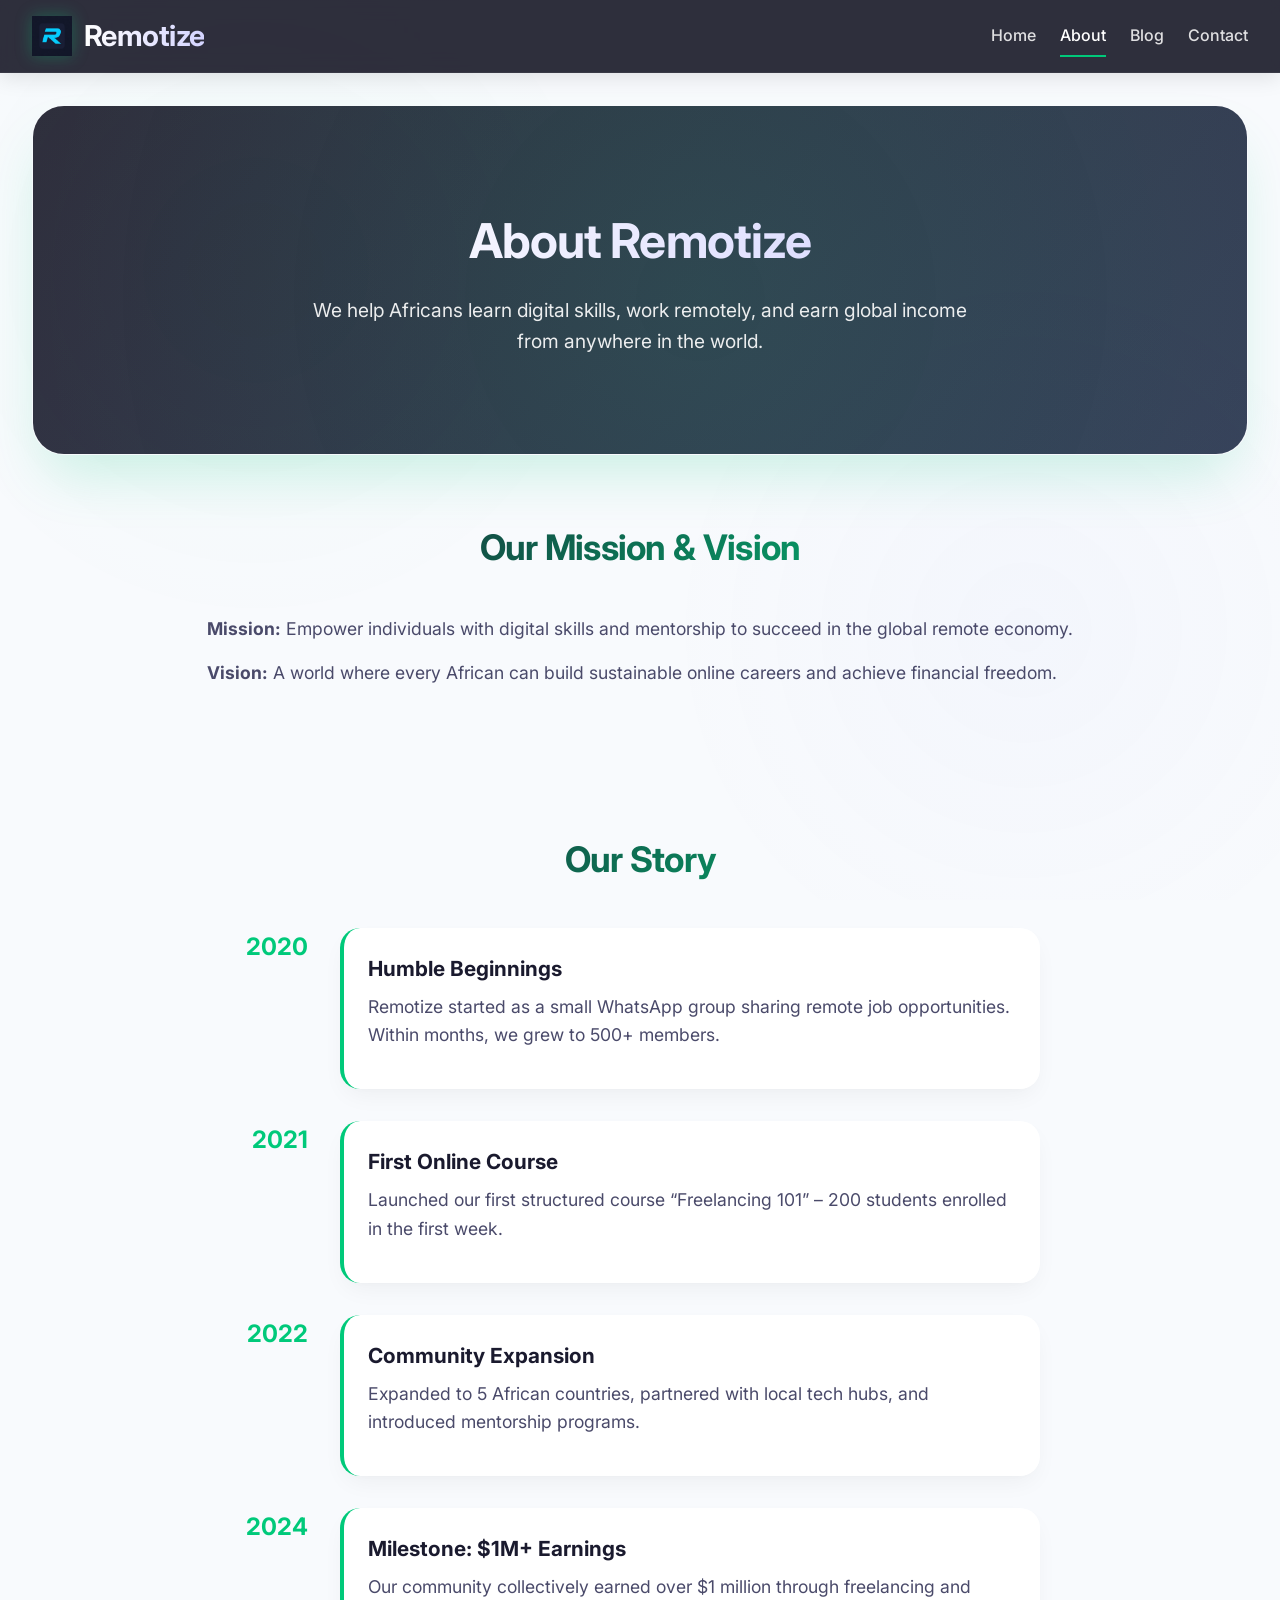
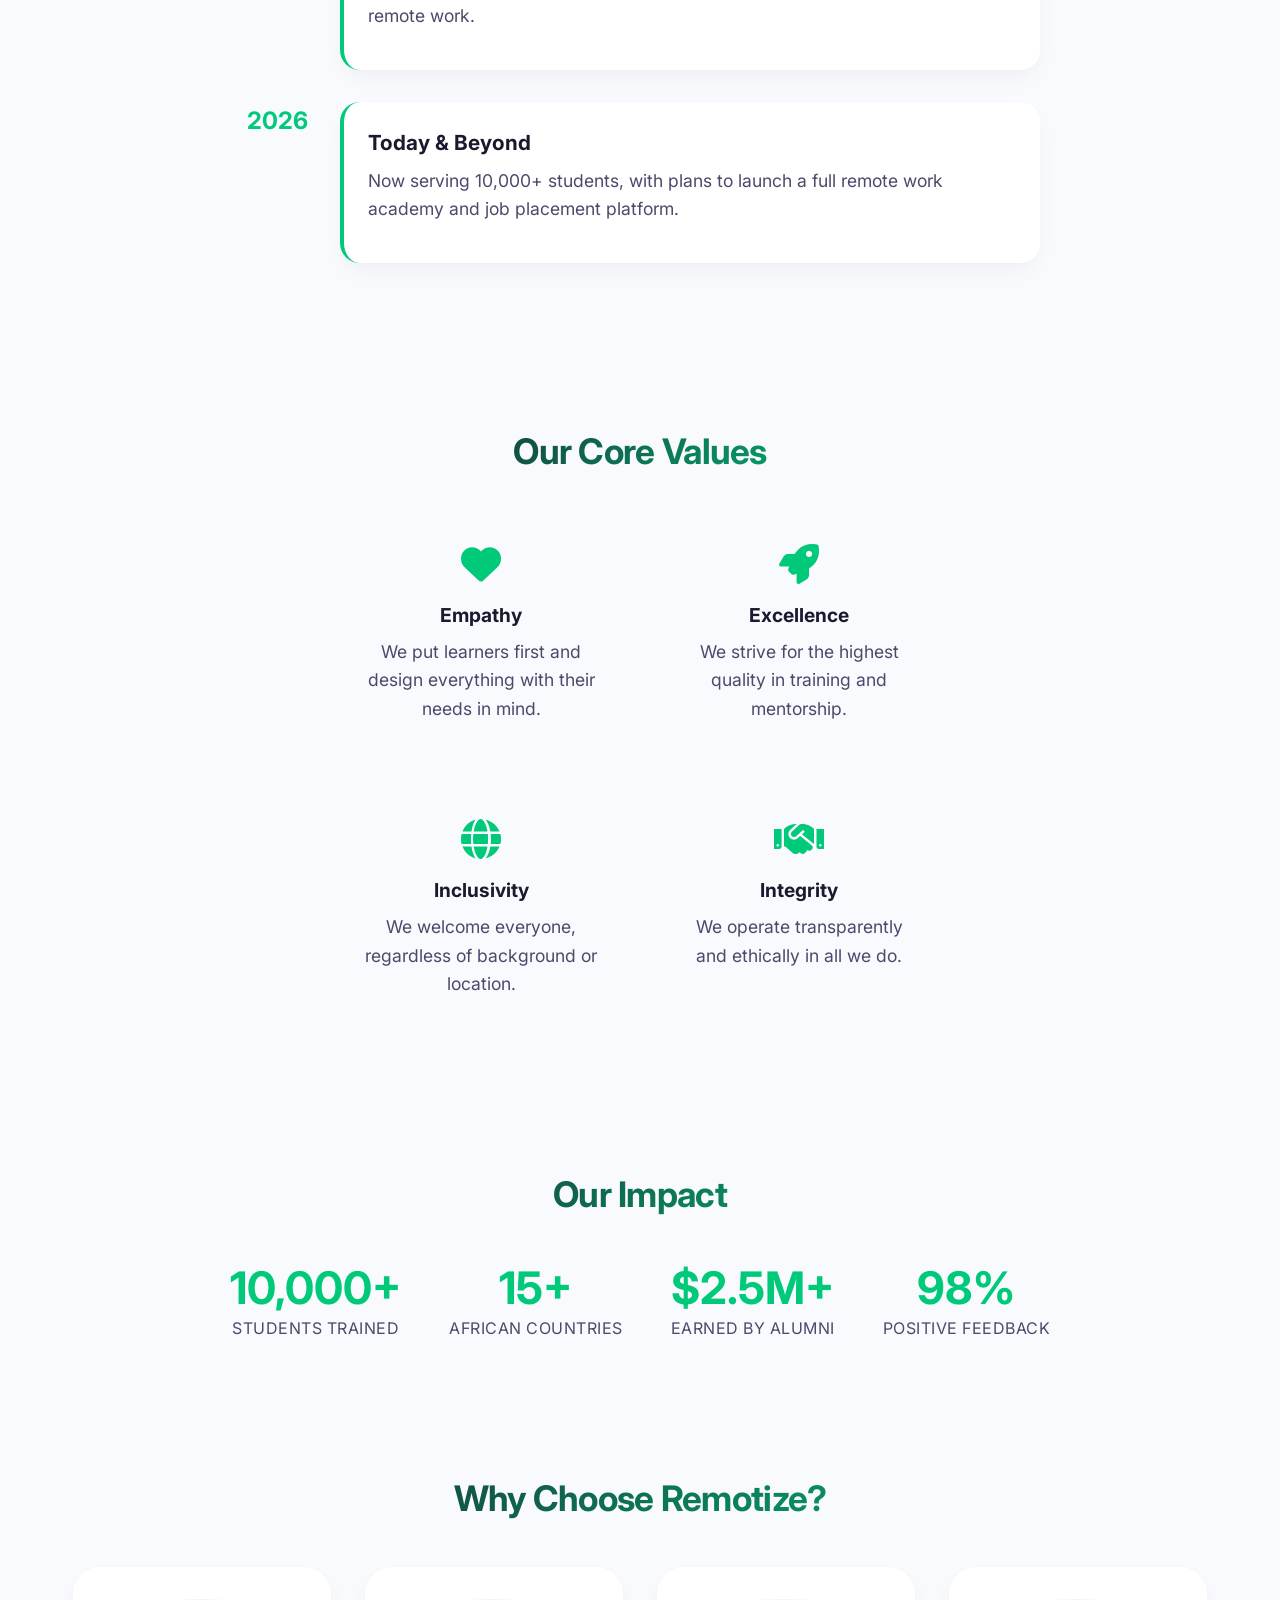
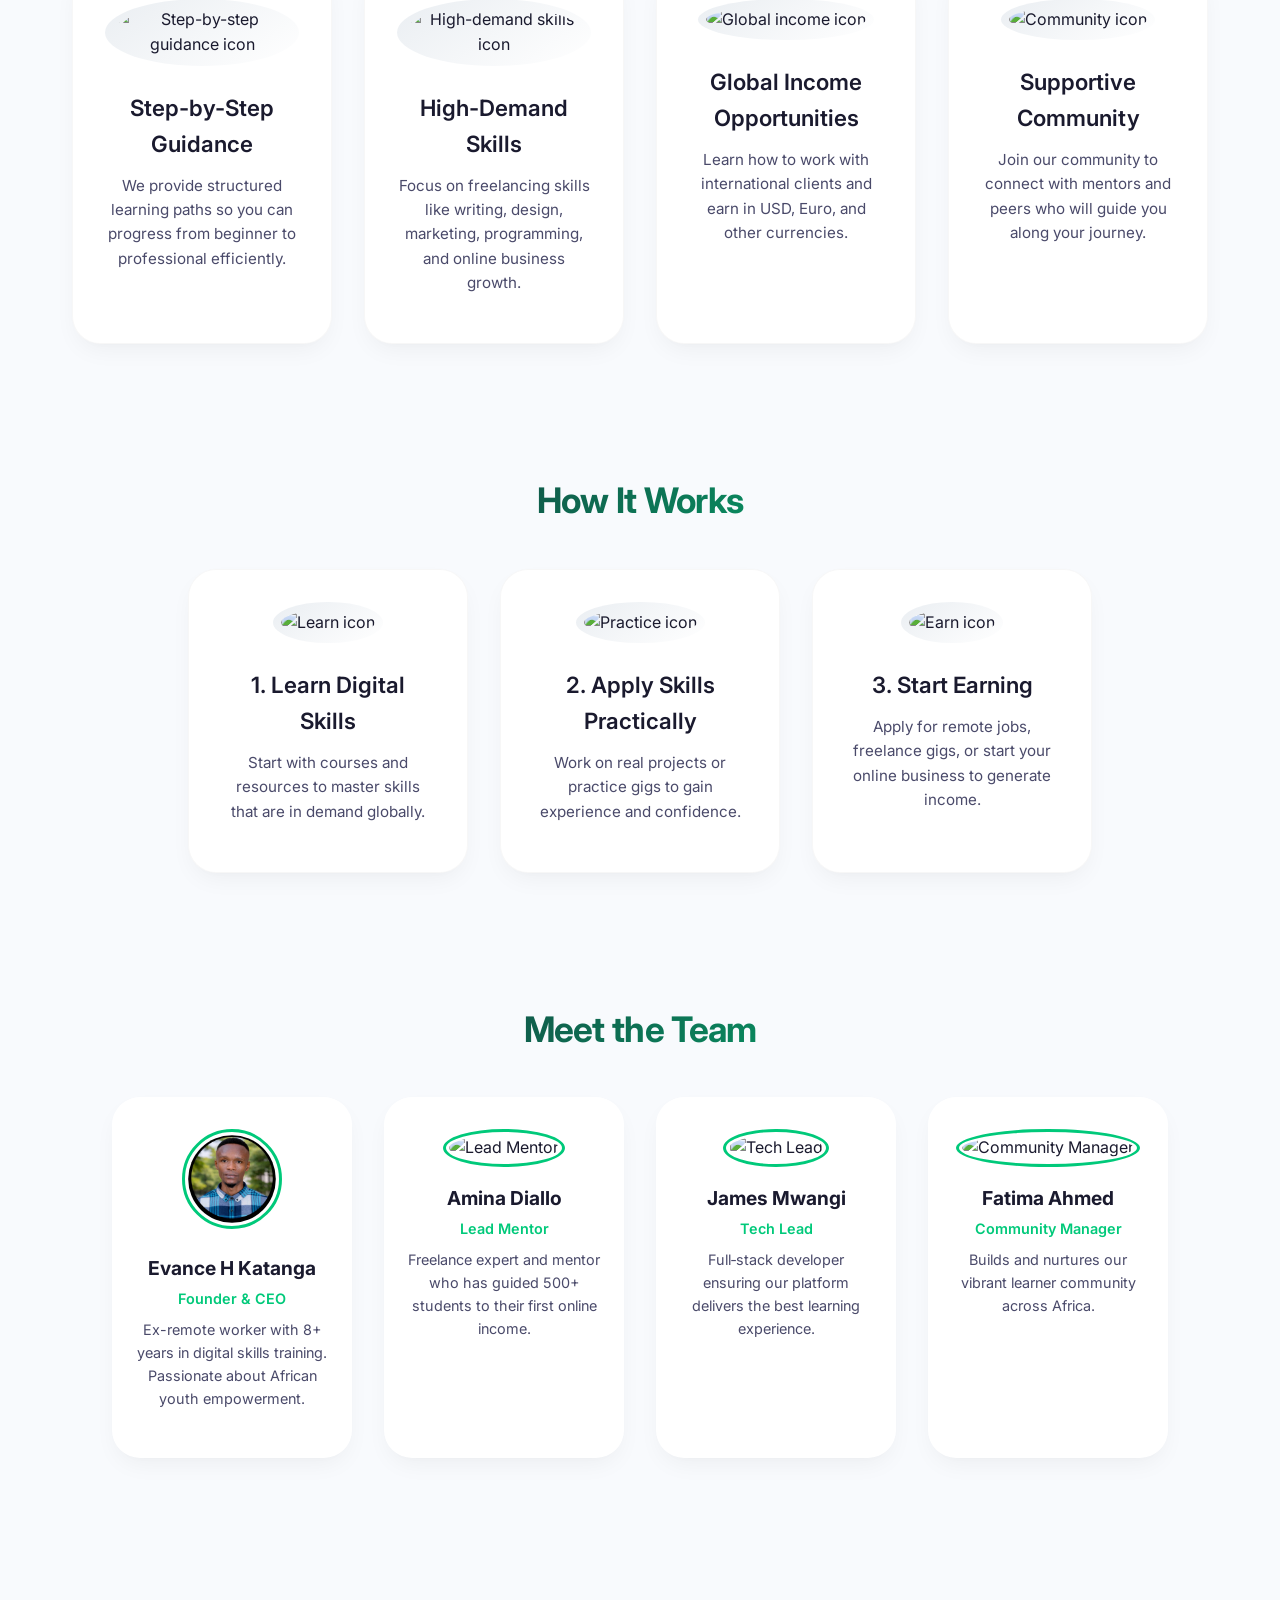
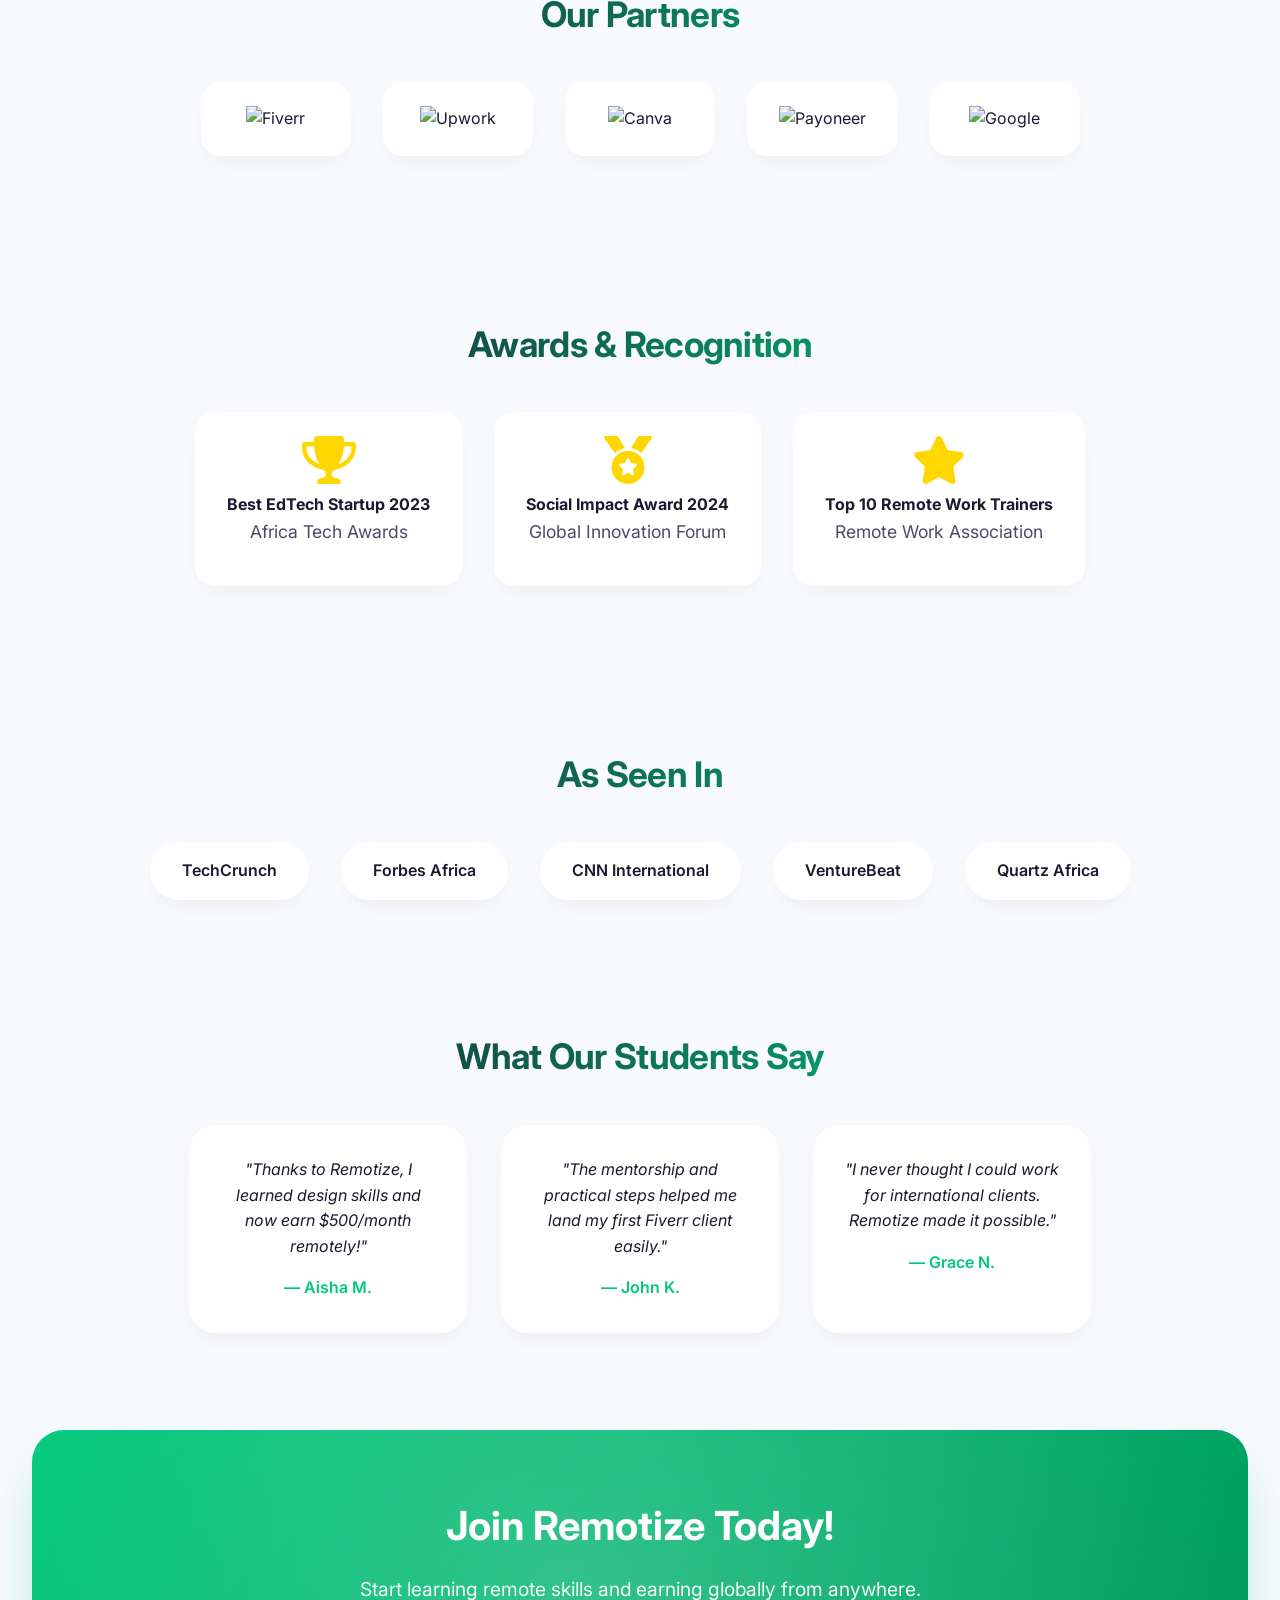
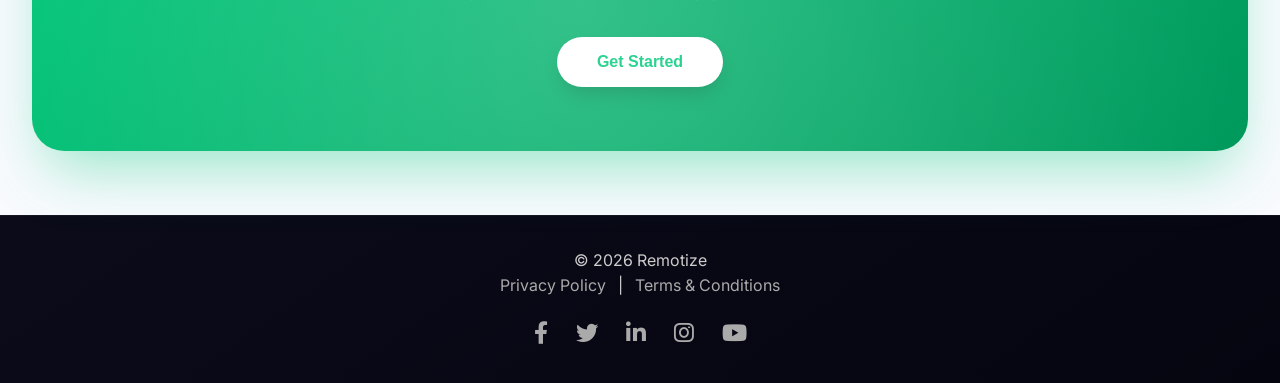
==== commit 71a9bf5f: "Update about.html" ====
--- a/about.html
+++ b/about.html
@@ -653,7 +653,7 @@
 <!-- Modern Sticky Header with Custom Logo -->
 <header>
   <div class="logo">
-    <img src="remotizer-favicon.ico" alt="Remotize logo">
+    <img src="Remotize.png" alt="Remotize logo">
     <span>Remotize</span>
   </div>
   <nav>
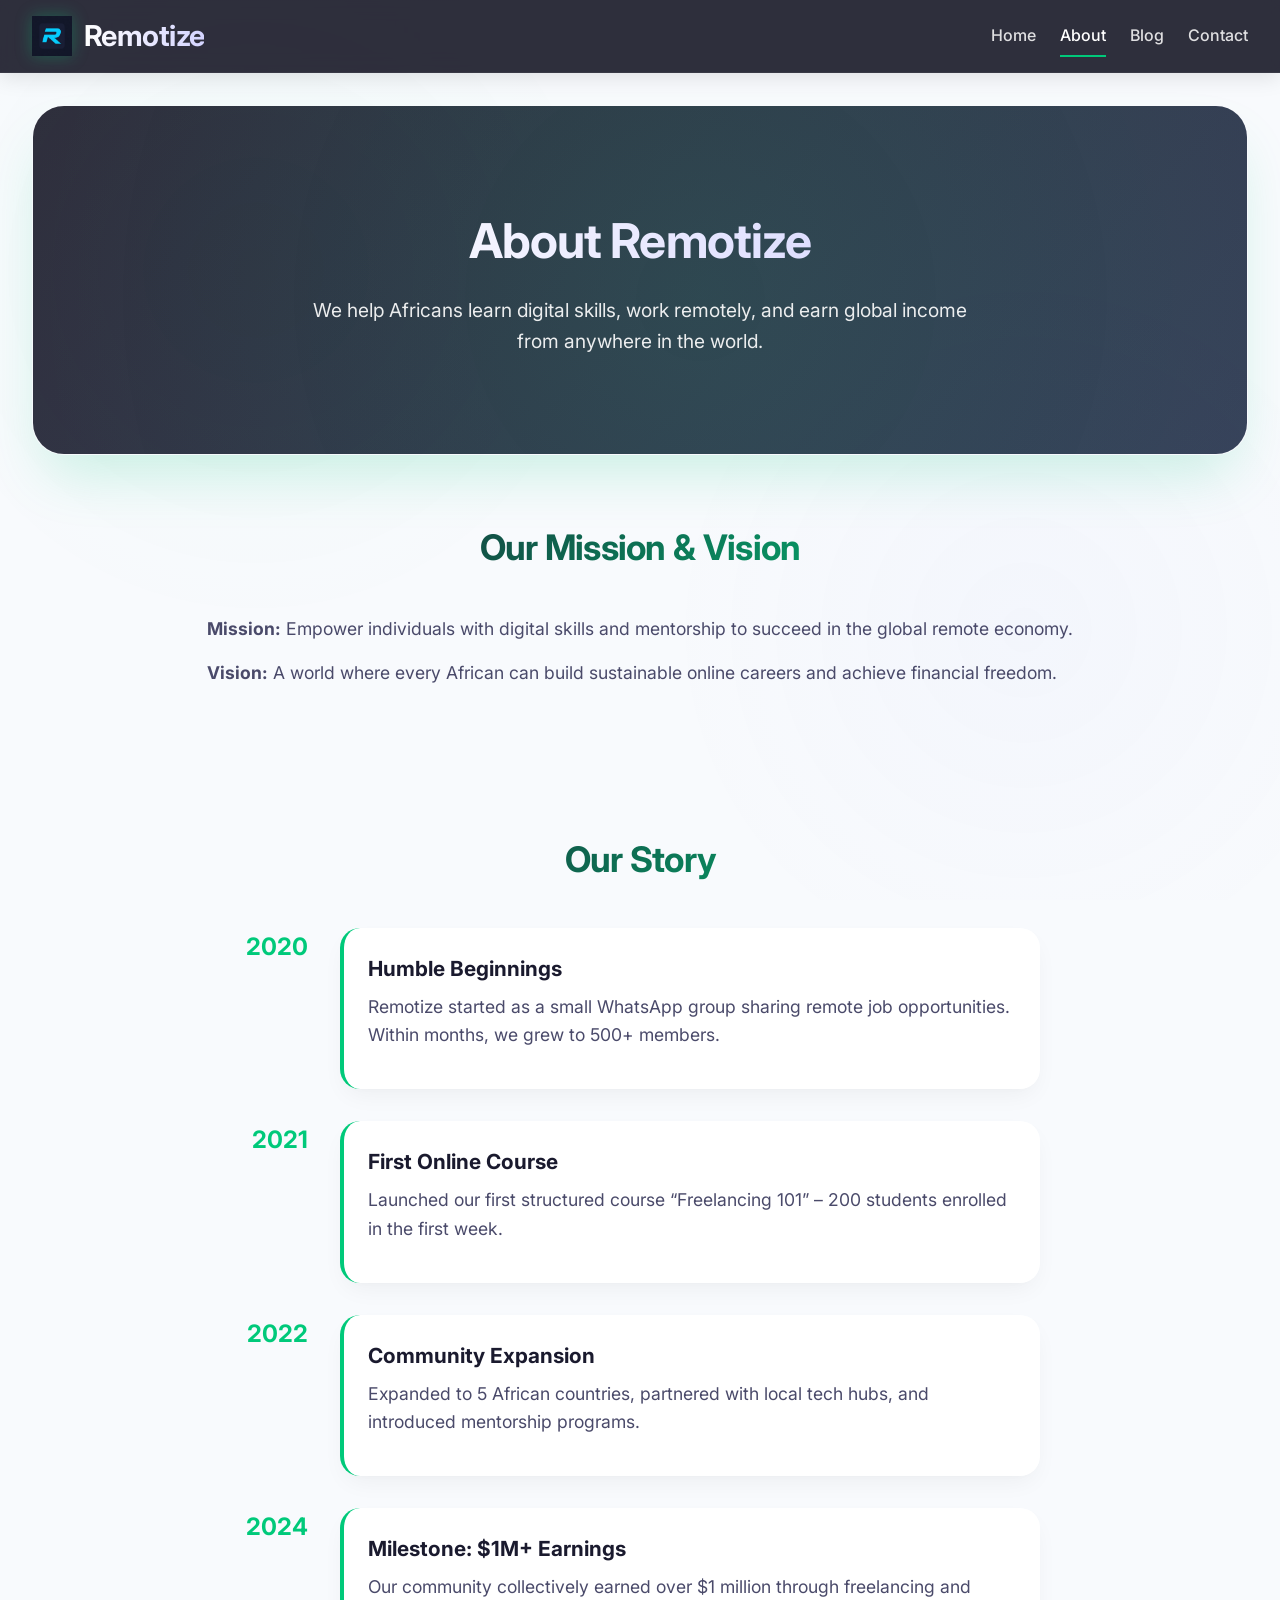
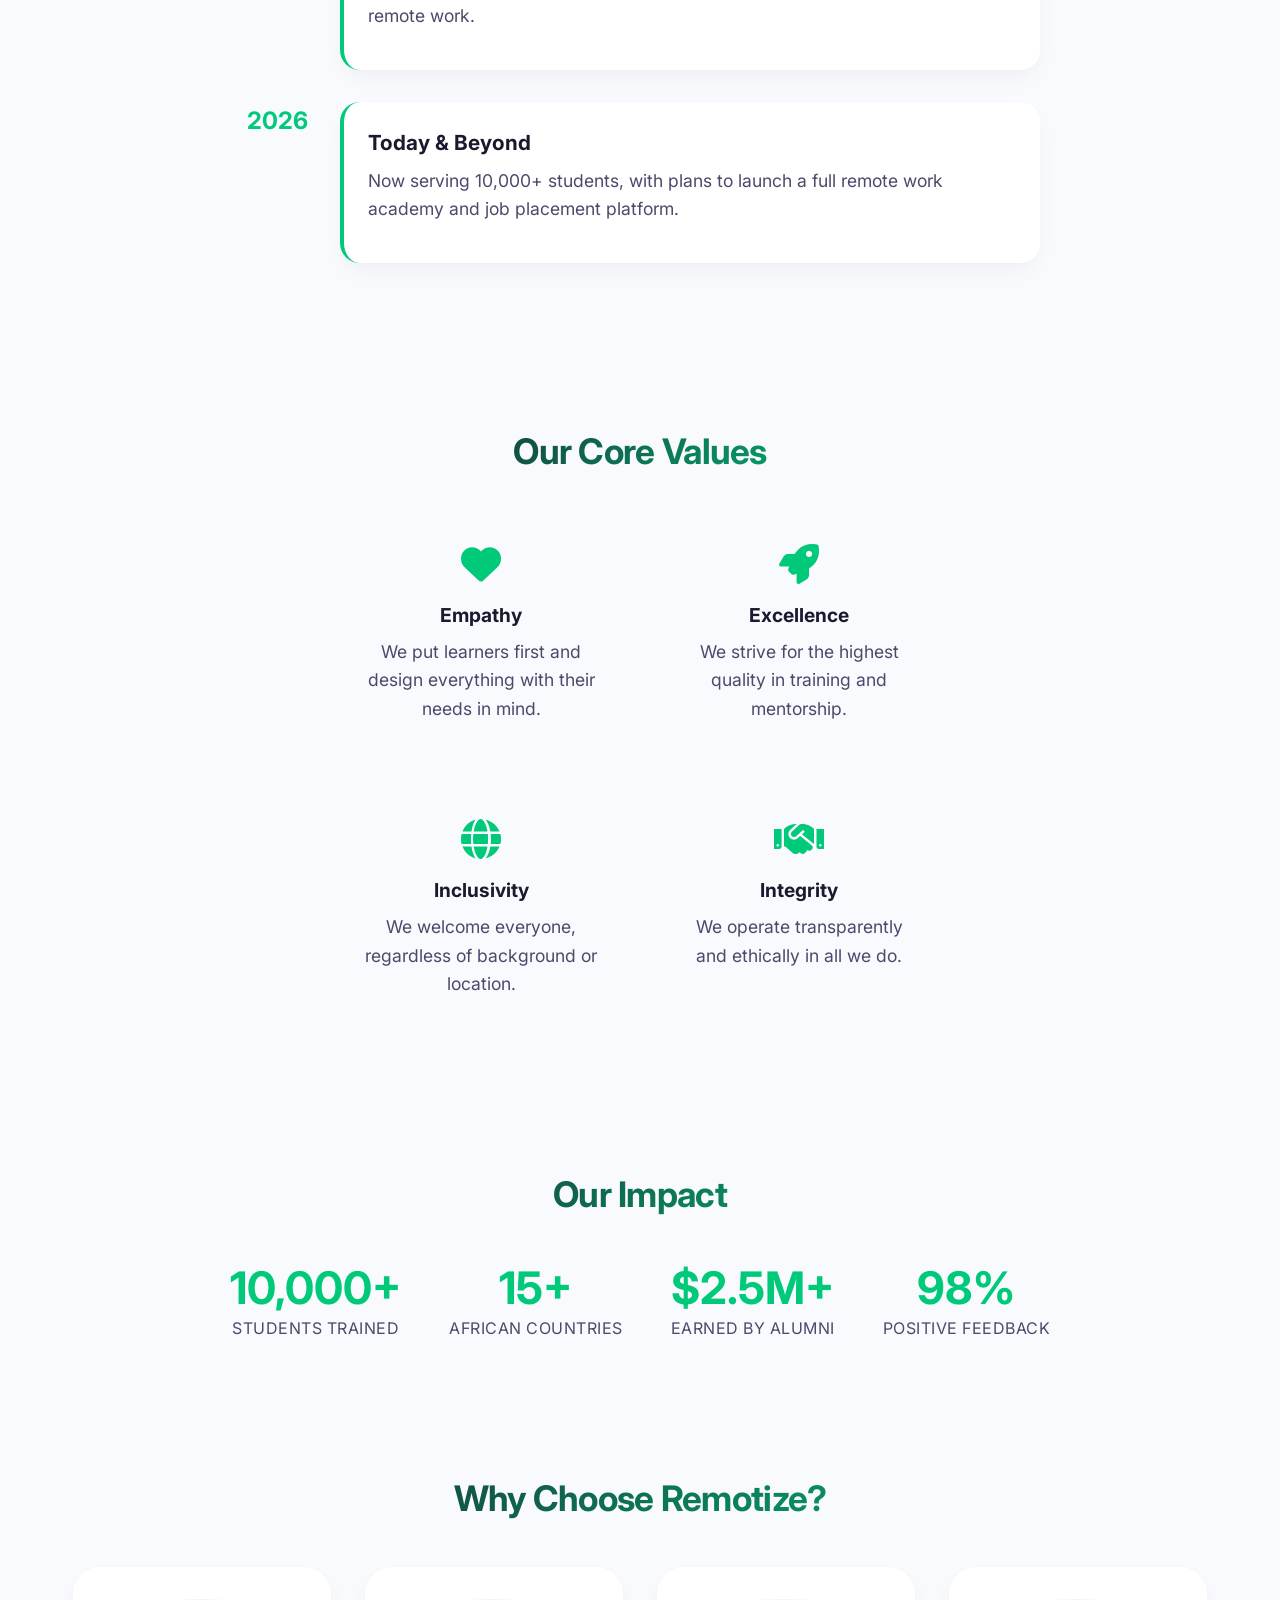
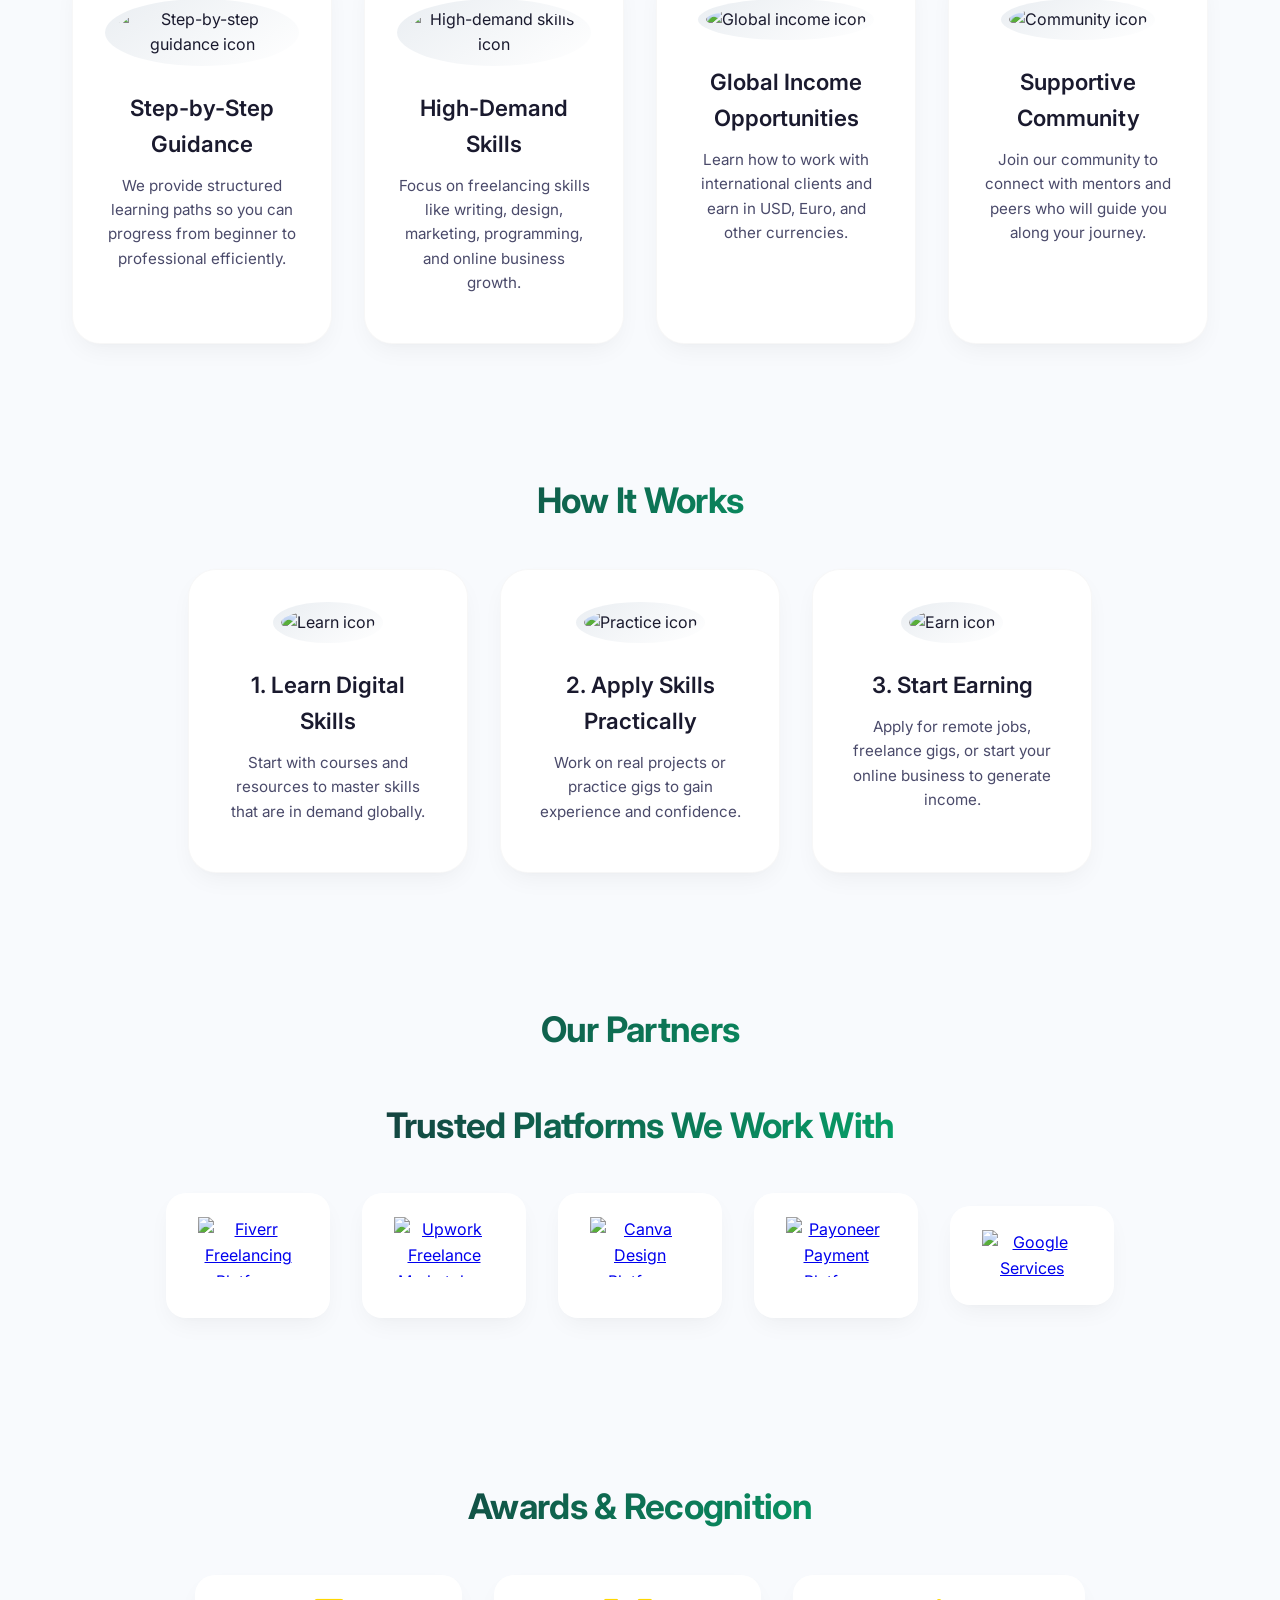
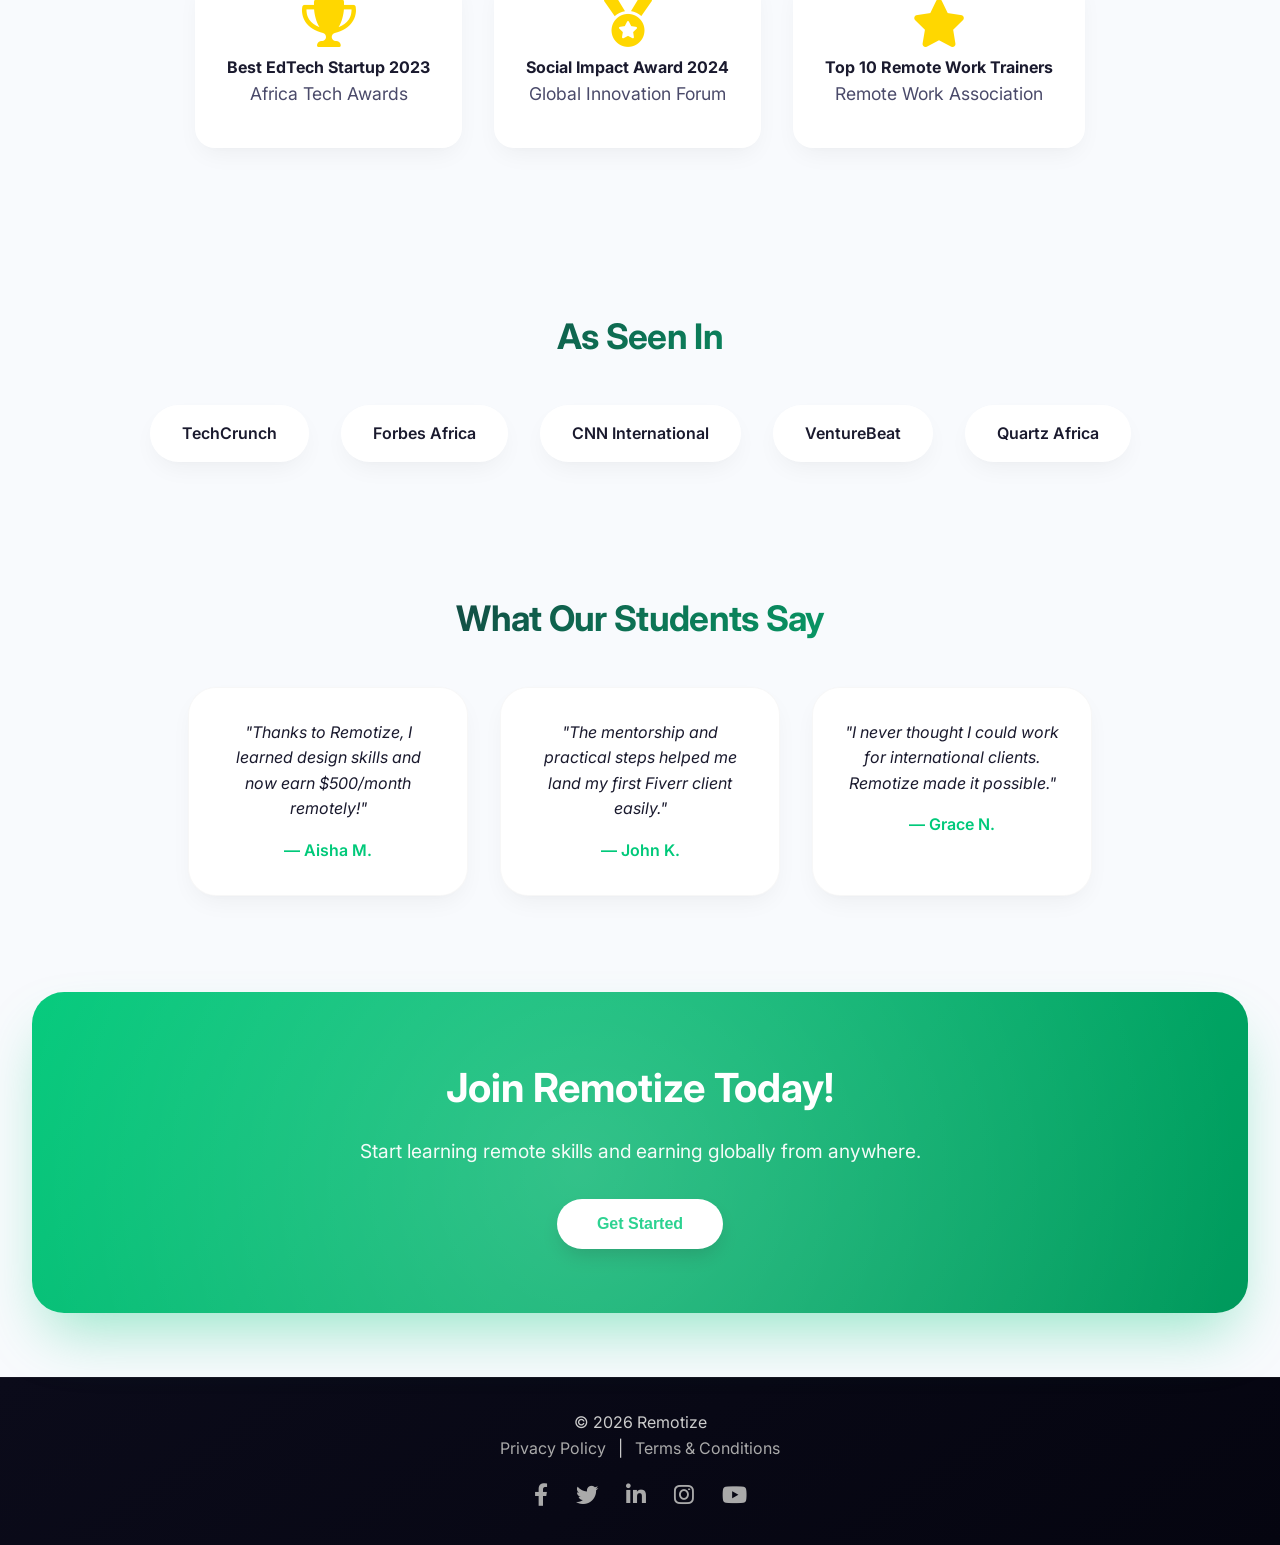
==== commit a09e4e3c: "Update about.html" ====
--- a/about.html
+++ b/about.html
@@ -5,7 +5,7 @@
 <meta name="viewport" content="width=device-width, initial-scale=1.0">
 <title>About Remotize – Build Remote Skills. Earn Global Income</title>
 <meta name="description" content="Learn about Remotize, our mission, vision, impact, team, partners, and how we help Africans build remote skills and earn globally.">
-<link rel="icon" href="remotizer-favicon.ico" type="image/x-icon">
+<link rel="icon" href="remotizers-favicon.ico" type="image/x-icon">
 
 <!-- Google Fonts - Inter -->
 <link rel="preconnect" href="https://fonts.googleapis.com">
@@ -790,26 +790,41 @@
   </div>
 </section>
 
-<!-- MEET THE TEAM -->
-<section class="section">
-  <h2>Meet the Team</h2>
-  <div class="team-cards">
-    <div class="team-card"><img src="Profile.jpeg" alt="Founder" loading="lazy"><h4>Evance H Katanga</h4><div class="role">Founder & CEO</div><p class="bio">Ex-remote worker with 8+ years in digital skills training. Passionate about African youth empowerment.</p></div>
-    <div class="team-card"><img src="https://images.unsplash.com/photo-1494790108777-466d1ebc8c2b?w=150&h=150&fit=crop" alt="Lead Mentor" loading="lazy"><h4>Amina Diallo</h4><div class="role">Lead Mentor</div><p class="bio">Freelance expert and mentor who has guided 500+ students to their first online income.</p></div>
-    <div class="team-card"><img src="https://images.unsplash.com/photo-1500648767791-00dcc994a43e?w=150&h=150&fit=crop" alt="Tech Lead" loading="lazy"><h4>James Mwangi</h4><div class="role">Tech Lead</div><p class="bio">Full‑stack developer ensuring our platform delivers the best learning experience.</p></div>
-    <div class="team-card"><img src="https://images.unsplash.com/photo-1534528741775-53994a69daeb?w=150&h=150&fit=crop" alt="Community Manager" loading="lazy"><h4>Fatima Ahmed</h4><div class="role">Community Manager</div><p class="bio">Builds and nurtures our vibrant learner community across Africa.</p></div>
-  </div>
-</section>
 
 <!-- PARTNERS & AFFILIATIONS -->
 <section class="section">
   <h2>Our Partners</h2>
-  <div class="partners-grid">
-    <div class="partner-logo"><img src="https://via.placeholder.com/100x60?text=Fiverr" alt="Fiverr"></div>
-    <div class="partner-logo"><img src="https://via.placeholder.com/100x60?text=Upwork" alt="Upwork"></div>
-    <div class="partner-logo"><img src="https://via.placeholder.com/100x60?text=Canva" alt="Canva"></div>
-    <div class="partner-logo"><img src="https://via.placeholder.com/100x60?text=Payoneer" alt="Payoneer"></div>
-    <div class="partner-logo"><img src="https://via.placeholder.com/100x60?text=Google" alt="Google"></div>
+ <div class="container">
+    <h2 class="section-title">Trusted Platforms We Work With</h2>
+
+    <div class="partners-grid">
+
+      <a href="#" target="_blank" class="partner-logo">
+        <img src="https://cdn.worldvectorlogo.com/logos/fiverr-1.svg" 
+             alt="Fiverr Freelancing Platform">
+      </a>
+
+      <a href="#" target="_blank" class="partner-logo">
+        <img src="https://cdn.worldvectorlogo.com/logos/upwork.svg" 
+             alt="Upwork Freelance Marketplace">
+      </a>
+
+      <a href="#" target="_blank" class="partner-logo">
+        <img src="https://cdn.worldvectorlogo.com/logos/canva-1.svg" 
+             alt="Canva Design Platform">
+      </a>
+
+      <a href="#" target="_blank" class="partner-logo">
+        <img src="https://cdn.worldvectorlogo.com/logos/payoneer.svg" 
+             alt="Payoneer Payment Platform">
+      </a>
+
+      <a href="#" target="_blank" class="partner-logo">
+        <img src="https://cdn.worldvectorlogo.com/logos/google-2015.svg" 
+             alt="Google Services">
+      </a>
+
+    </div>
   </div>
 </section>
 
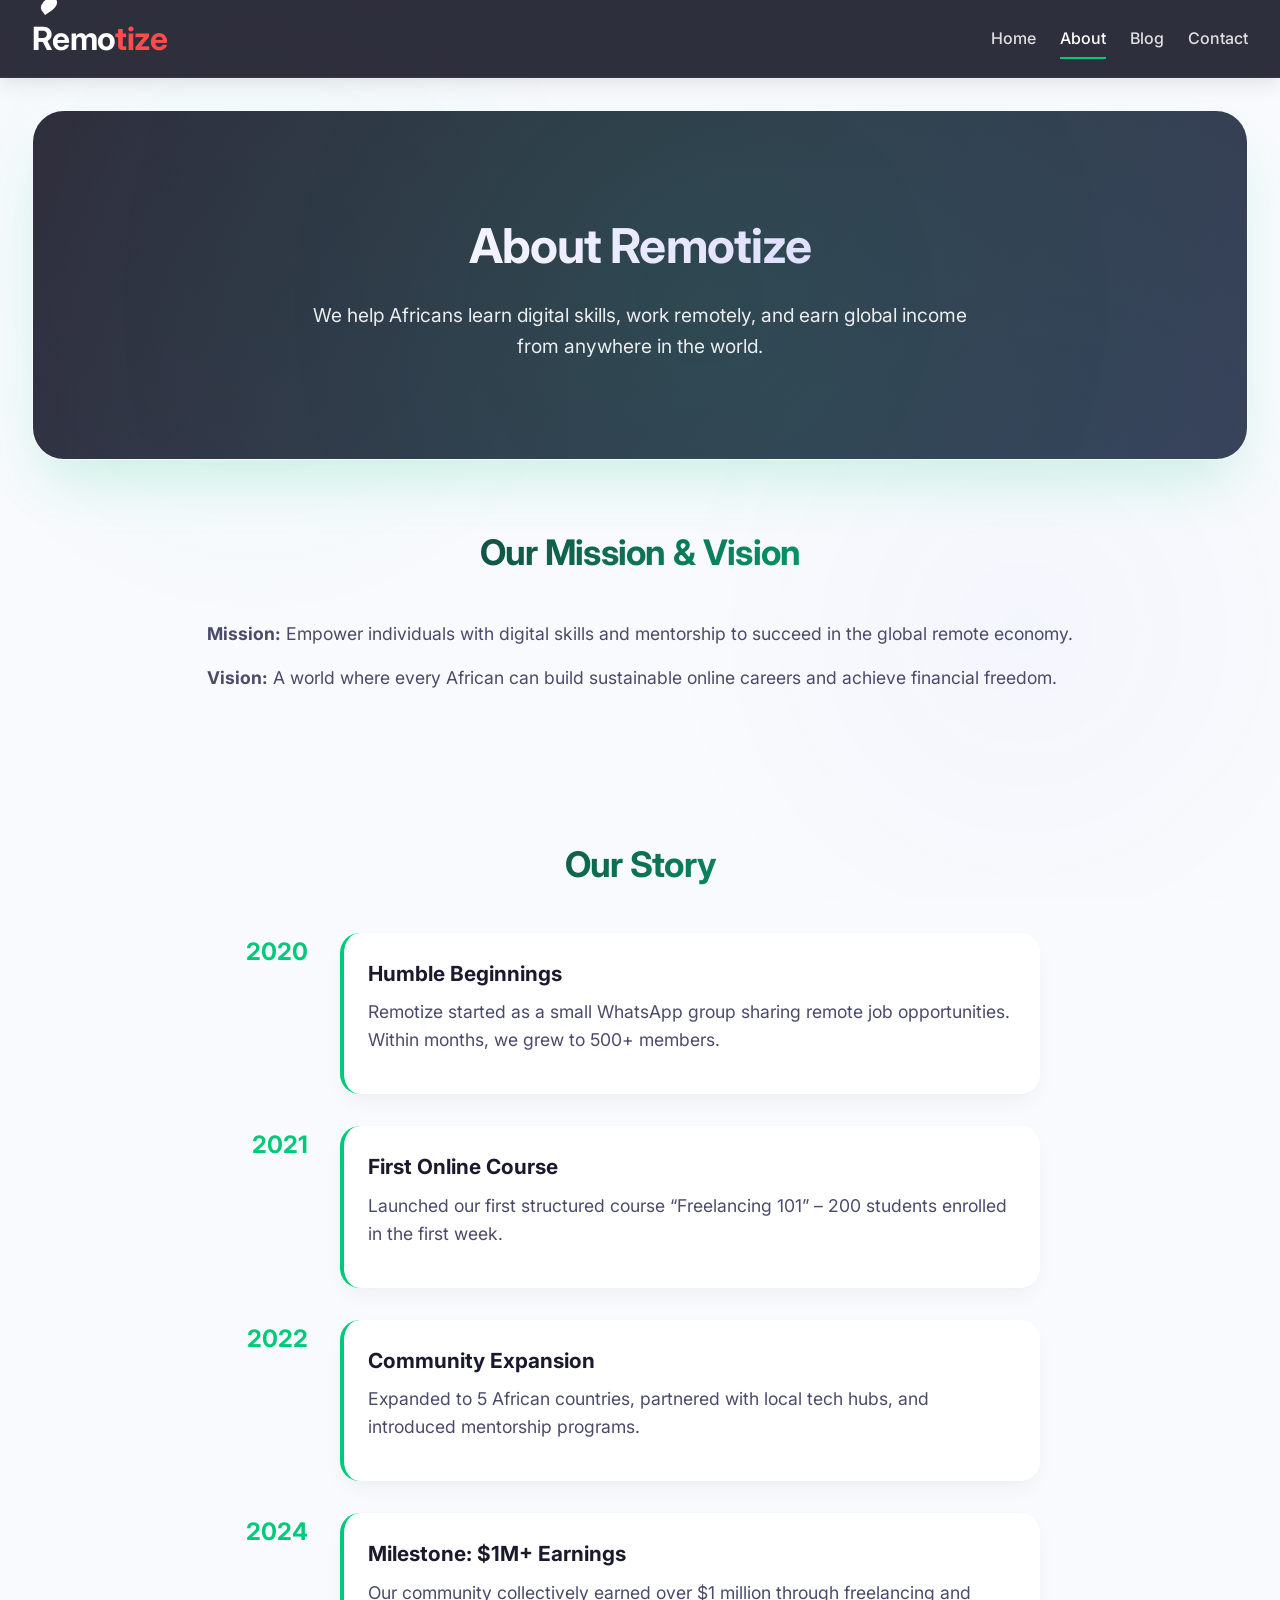
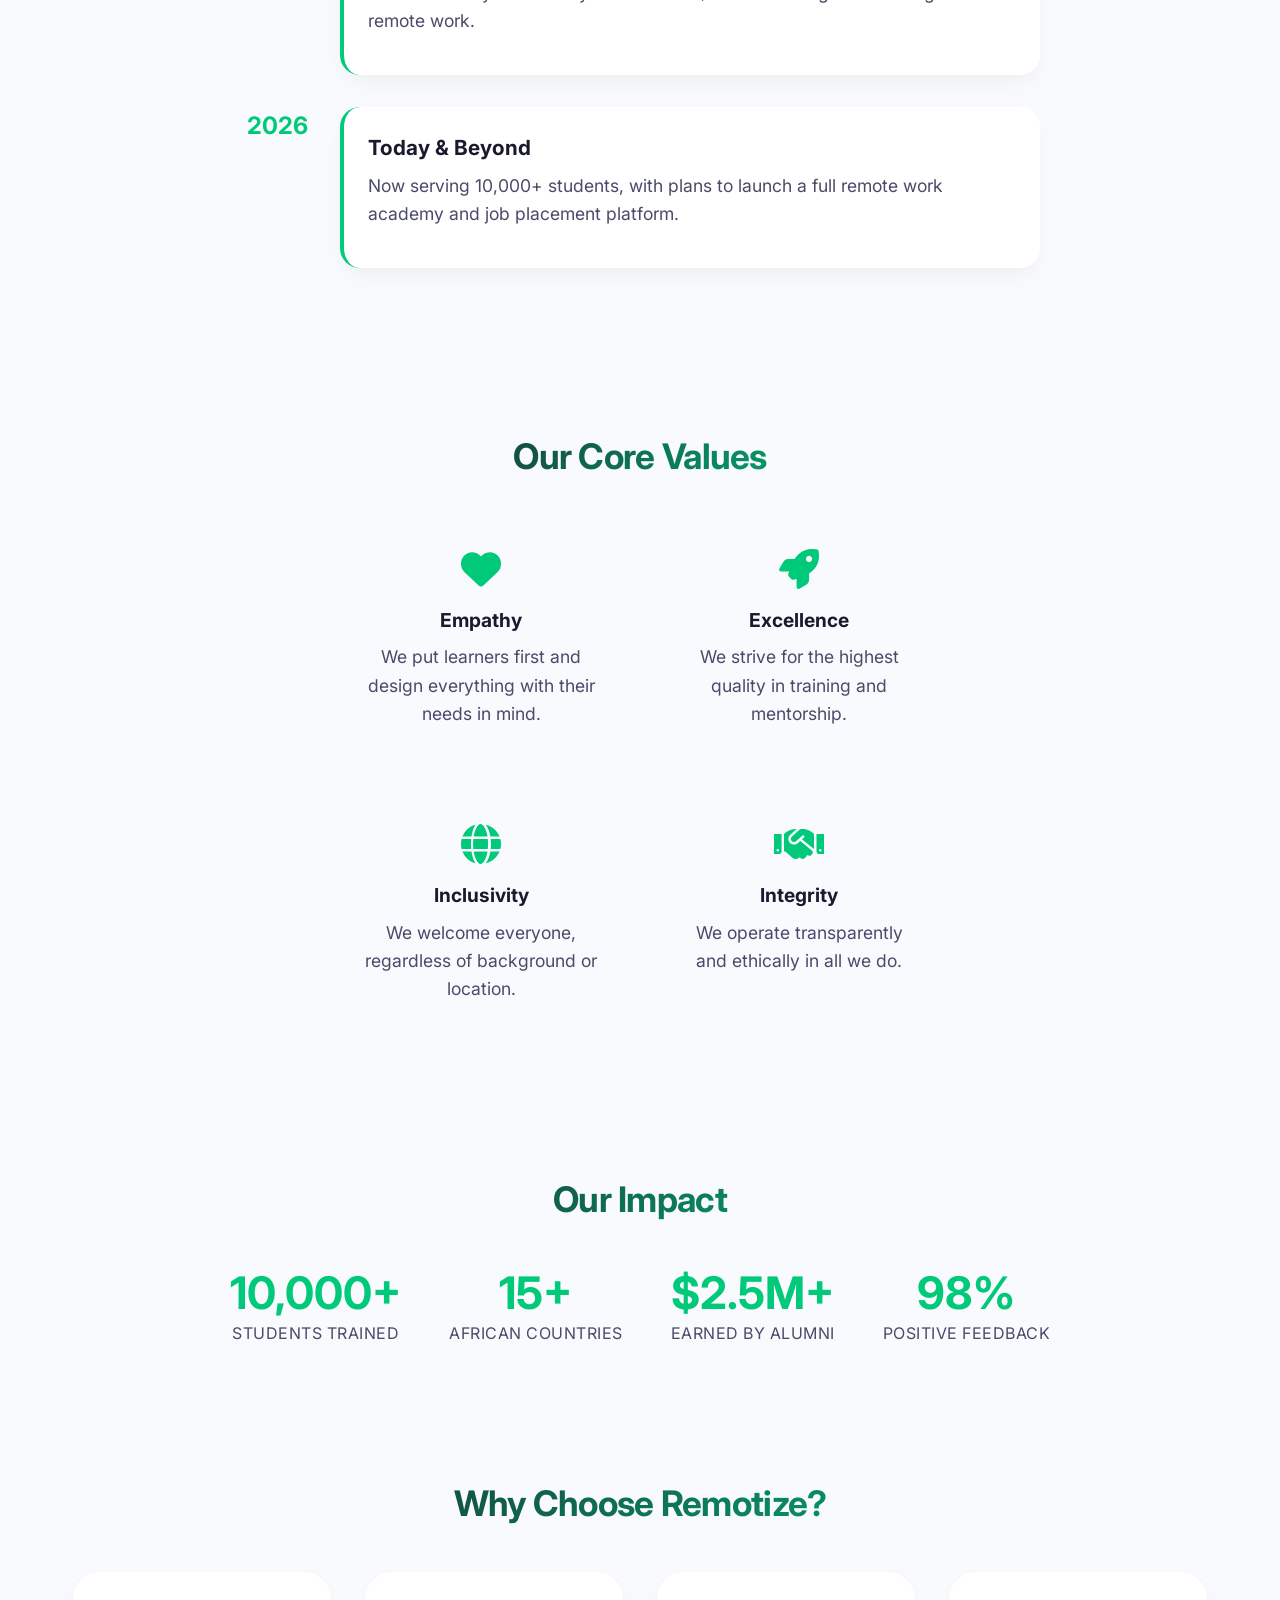
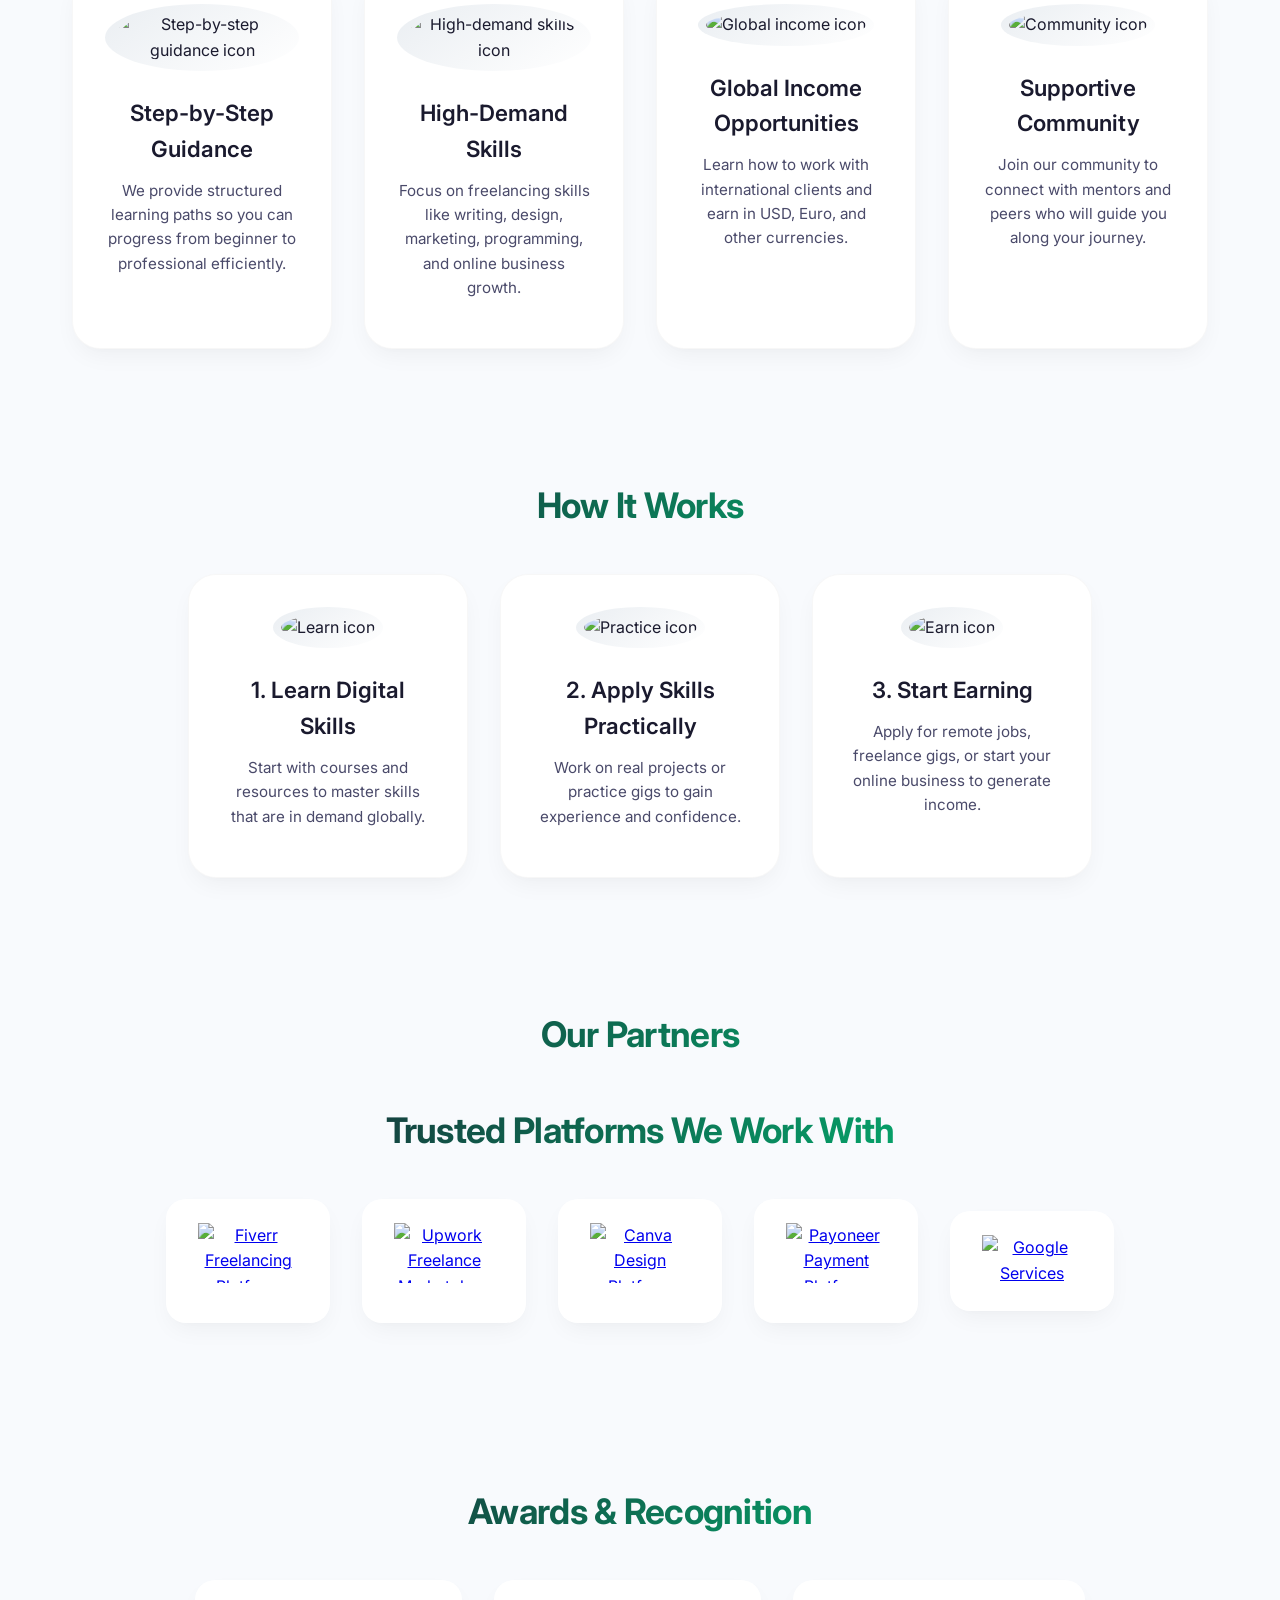
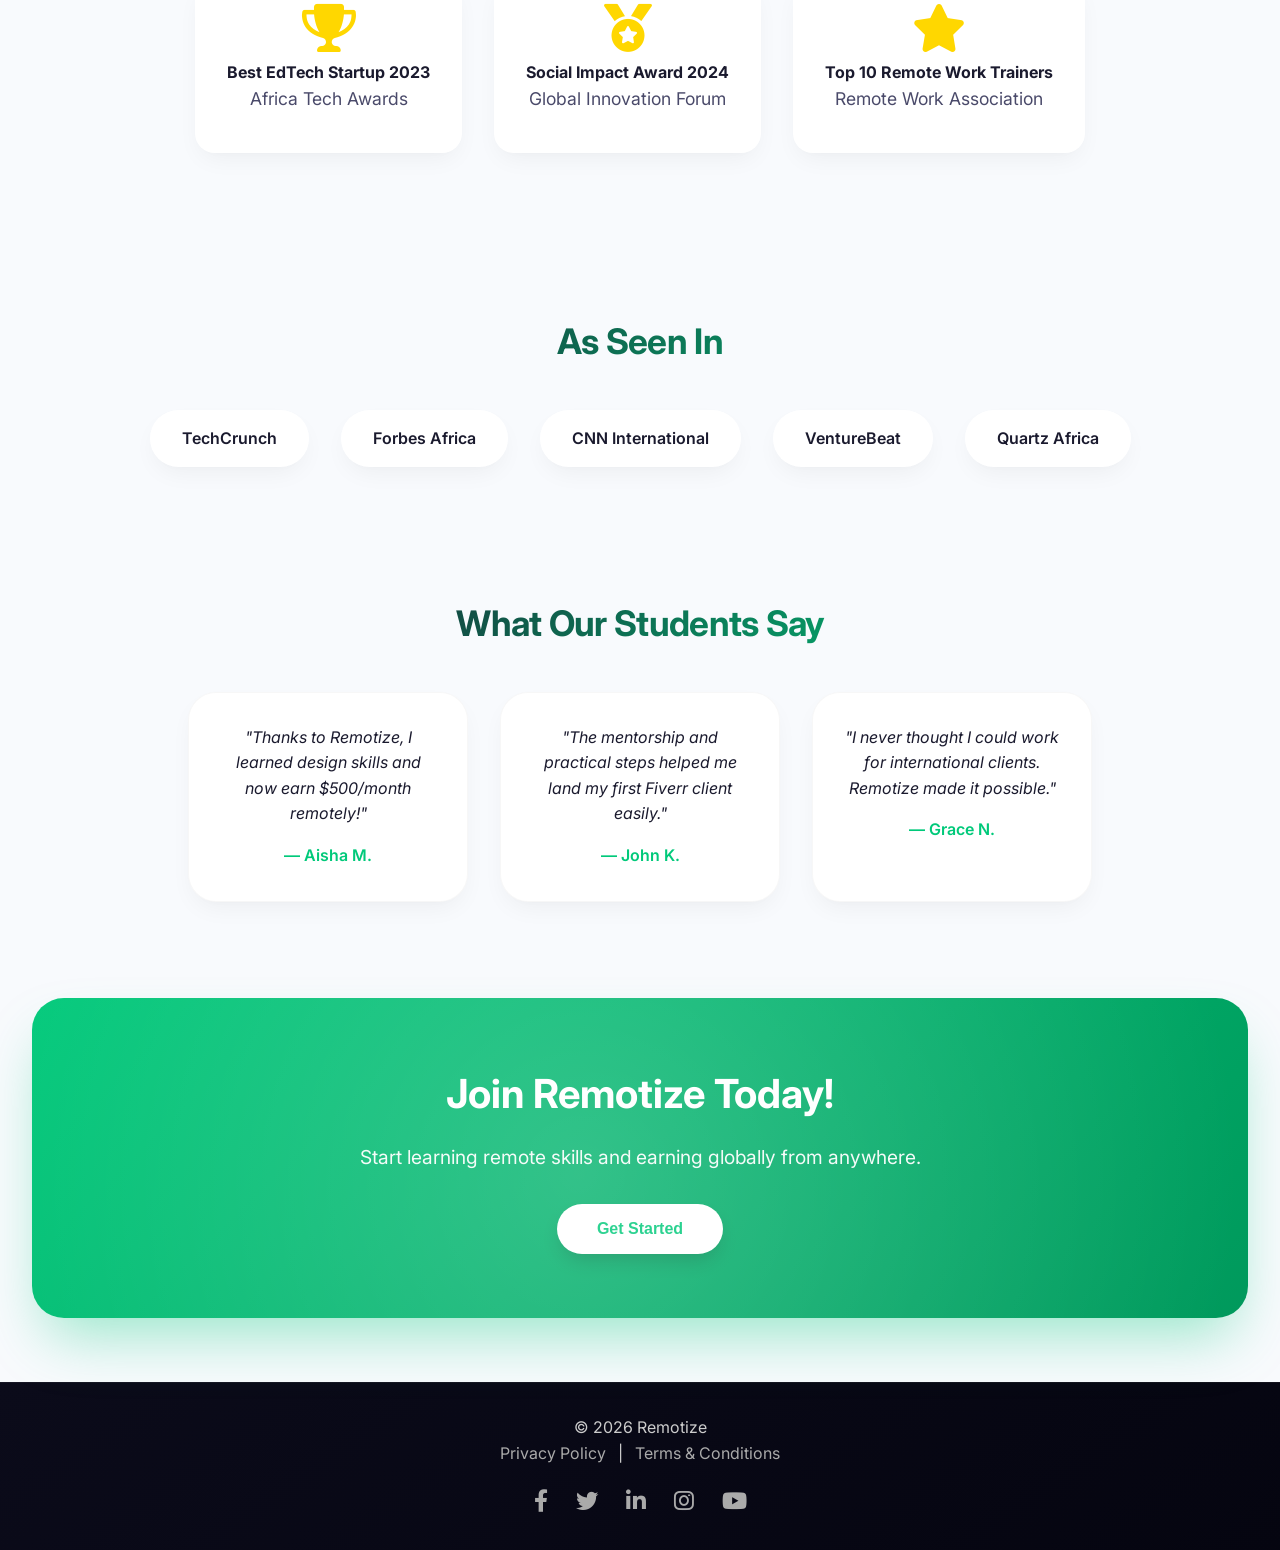
==== commit 36250226: "Update about.html" ====
--- a/about.html
+++ b/about.html
@@ -5,7 +5,7 @@
 <meta name="viewport" content="width=device-width, initial-scale=1.0">
 <title>About Remotize – Build Remote Skills. Earn Global Income</title>
 <meta name="description" content="Learn about Remotize, our mission, vision, impact, team, partners, and how we help Africans build remote skills and earn globally.">
-<link rel="icon" href="remotizers-favicon.ico" type="image/x-icon">
+<link rel="icon" href="leaf.ico" type="image/x-icon">
 
 <!-- Google Fonts - Inter -->
 <link rel="preconnect" href="https://fonts.googleapis.com">
@@ -87,25 +87,45 @@
 }
 
 .logo {
-    display: flex;
-    align-items: center;
-    gap: 0.75rem;
-    font-size: 1.8rem;
-    font-weight: 700;
-    letter-spacing: -0.02em;
-}
-
-.logo img {
-    height: 40px;
-    width: auto;
-    filter: drop-shadow(0 0 8px rgba(0,201,122,0.3));
-}
-
-.logo span {
-    background: linear-gradient(to right, #fff, #d4d4ff);
-    -webkit-background-clip: text;
-    -webkit-text-fill-color: transparent;
-    background-clip: text;
+  display: flex;
+  align-items: center;
+}
+
+.logo-text {
+  font-size: 2rem;
+  font-weight: 700;
+  letter-spacing: -0.02em;
+  color: white;
+  position: relative;
+  margin: 0;
+}
+
+/* White part */
+.logo-text {
+  color: #ffffff;
+}
+
+/* Red "tize" */
+.logo-text .red {
+  color: #ff4d4d;
+}
+
+/* Leaf above R */
+.logo-text .leaf {
+  position: relative;
+  display: inline-block;
+}
+
+.logo-text .leaf::before {
+  content: "";
+  position: absolute;
+  top: -14px;
+  left: 8px;
+  width: 18px;
+  height: 12px;
+  background: white;
+  border-radius: 50% 50% 50% 0;
+  transform: rotate(-35deg);
 }
 
 nav {
@@ -653,9 +673,10 @@
 <!-- Modern Sticky Header with Custom Logo -->
 <header>
   <div class="logo">
-    <img src="Remotize.png" alt="Remotize logo">
-    <span>Remotize</span>
-  </div>
+  <h1 class="logo-text">
+    <span class="leaf">R</span>emo<span class="red">tize</span>
+  </h1>
+</div>
   <nav>
     <a href="index.html">Home</a>
     <a href="about.html" class="active">About</a>
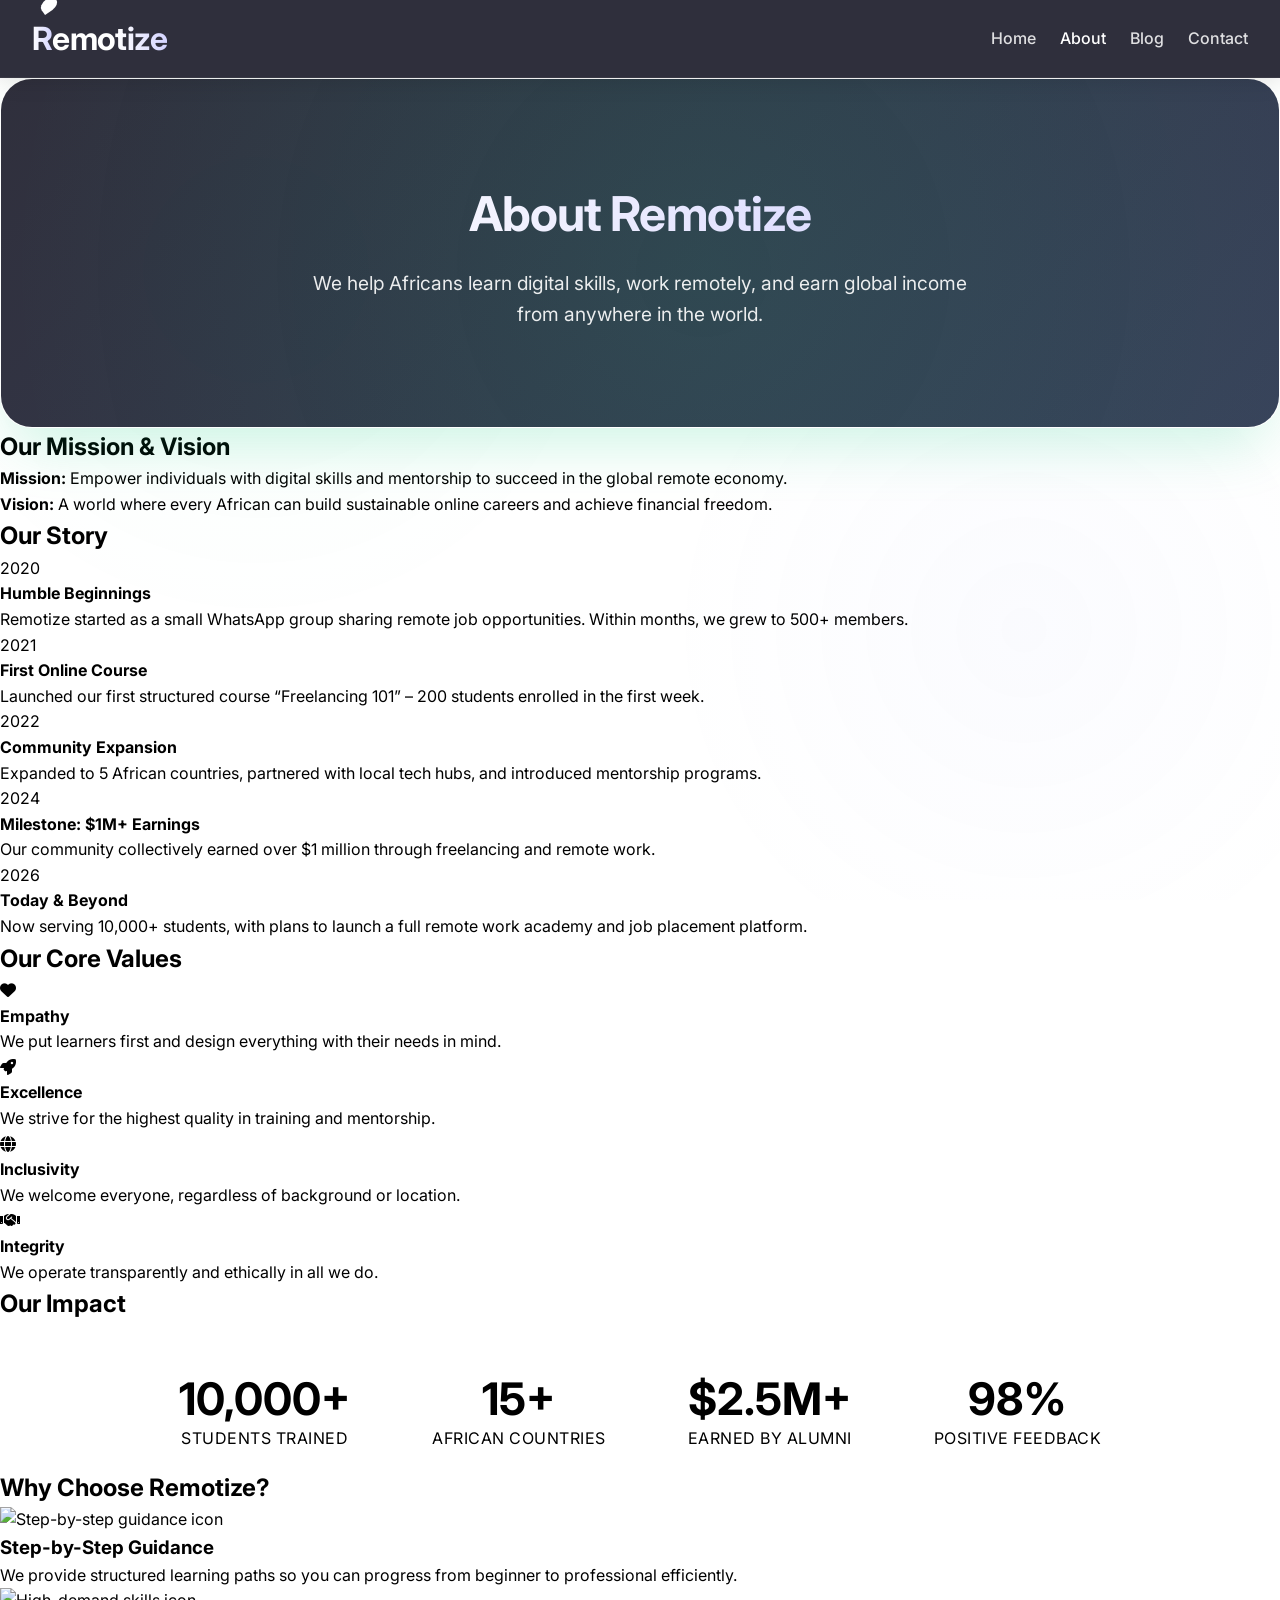
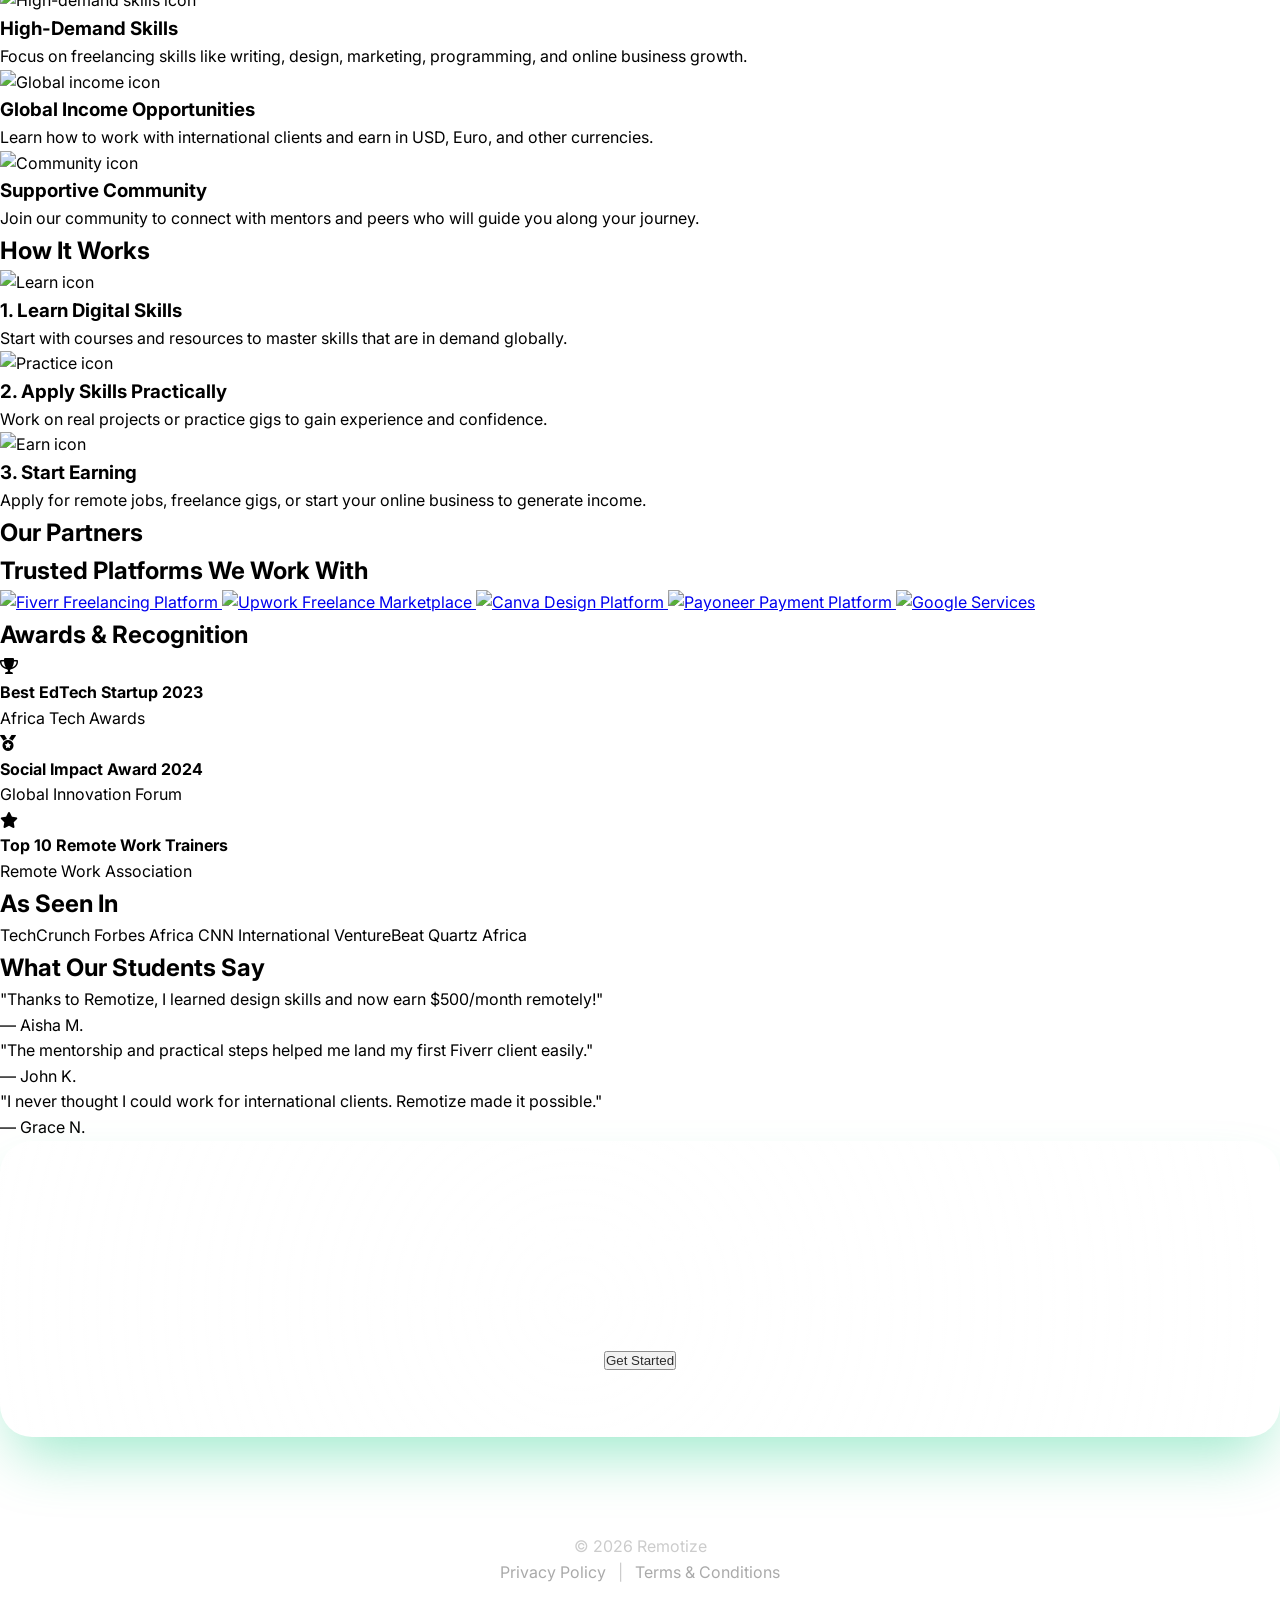
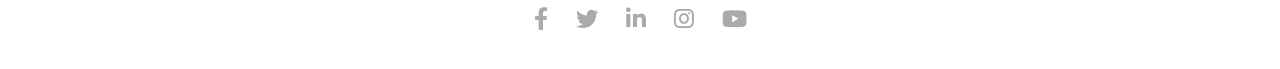
==== commit 8f30ce90: "Update about.html" ====
--- a/about.html
+++ b/about.html
@@ -14,659 +14,10 @@
 
 <!-- Font Awesome for icons -->
 <link rel="stylesheet" href="https://cdnjs.cloudflare.com/ajax/libs/font-awesome/6.0.0-beta3/css/all.min.css">
-
-<style>
-:root {
-    --primary-dark: #0b0b1a;
-    --primary-darker: #050510;
-    --primary-green: #00c97a;
-    --green-hover: #00b36b;
-    --text-dark: #1a1a2e;
-    --text-soft: #4a4a6a;
-    --bg-light: #f8fafd;
-    --card-bg: #ffffff;
-    --border-light: rgba(0,0,0,0.03);
-    --shadow-sm: 0 10px 25px -5px rgba(0,0,0,0.05), 0 8px 10px -6px rgba(0,0,0,0.02);
-    --shadow-hover: 0 25px 50px -12px rgba(0,0,0,0.15);
-    --radius-card: 28px;
-    --radius-btn: 40px;
-    --transition: 0.3s cubic-bezier(0.4, 0, 0.2, 1);
-}
-
-* {
-    margin: 0;
-    padding: 0;
-    box-sizing: border-box;
-}
-
-body {
-    font-family: 'Inter', -apple-system, BlinkMacSystemFont, 'Segoe UI', Roboto, sans-serif;
-    background: var(--bg-light);
-    color: var(--text-dark);
-    line-height: 1.6;
-    display: flex;
-    flex-direction: column;
-    min-height: 100vh;
-    -webkit-font-smoothing: antialiased;
-    -moz-osx-font-smoothing: grayscale;
-    position: relative;
-}
-
-/* Subtle animated background pattern */
-body::before {
-    content: '';
-    position: fixed;
-    top: 0;
-    left: 0;
-    width: 100%;
-    height: 100%;
-    background-image: 
-      radial-gradient(circle at 20% 30%, rgba(0,201,122,0.03) 0%, transparent 30%),
-      radial-gradient(circle at 80% 70%, rgba(102,126,234,0.03) 0%, transparent 30%);
-    pointer-events: none;
-    z-index: -1;
-}
-
-/* Modern Sticky Header with glass effect */
-header {
-    position: sticky;
-    top: 0;
-    z-index: 100;
-    background: rgba(11, 11, 26, 0.85);
-    backdrop-filter: blur(8px);
-    -webkit-backdrop-filter: blur(8px);
-    color: white;
-    padding: 0.8rem 2rem;
-    display: flex;
-    align-items: center;
-    justify-content: space-between;
-    flex-wrap: wrap;
-    gap: 1rem;
-    box-shadow: 0 5px 20px rgba(0,0,0,0.1);
-    border-bottom: 1px solid rgba(255,255,255,0.05);
-}
-
-.logo {
-  display: flex;
-  align-items: center;
-}
-
-.logo-text {
-  font-size: 2rem;
-  font-weight: 700;
-  letter-spacing: -0.02em;
-  color: white;
-  position: relative;
-  margin: 0;
-}
-
-/* White part */
-.logo-text {
-  color: #ffffff;
-}
-
-/* Red "tize" */
-.logo-text .red {
-  color: #ff4d4d;
-}
-
-/* Leaf above R */
-.logo-text .leaf {
-  position: relative;
-  display: inline-block;
-}
-
-.logo-text .leaf::before {
-  content: "";
-  position: absolute;
-  top: -14px;
-  left: 8px;
-  width: 18px;
-  height: 12px;
-  background: white;
-  border-radius: 50% 50% 50% 0;
-  transform: rotate(-35deg);
-}
-
-nav {
-    display: flex;
-    gap: 1.5rem;
-    flex-wrap: wrap;
-    justify-content: center;
-}
-
-nav a {
-    color: rgba(255,255,255,0.85);
-    text-decoration: none;
-    font-weight: 500;
-    padding: 0.5rem 0;
-    transition: color var(--transition);
-    position: relative;
-    font-size: 1rem;
-}
-
-nav a::after {
-    content: "";
-    position: absolute;
-    width: 0;
-    height: 2px;
-    bottom: 0;
-    left: 0;
-    background: var(--primary-green);
-    transition: width var(--transition);
-}
-
-nav a:hover::after,
-nav a:focus::after,
-nav a.active::after {
-    width: 100%;
-}
-
-nav a:hover,
-nav a:focus,
-nav a.active {
-    color: white;
-    outline: none;
-}
-
-/* Hero Section with Slideshow */
-.hero {
-    position: relative;
-    color: white;
-    text-align: center;
-    padding: 4rem 1.5rem;
-    border-radius: 32px;
-    margin: 2rem 2rem 0;
-    overflow: hidden;
-    box-shadow: 0 30px 60px -15px rgba(0,201,122,0.2);
-    border: 1px solid rgba(255,255,255,0.05);
-    min-height: 350px;
-    display: flex;
-    align-items: center;
-    justify-content: center;
-}
-
-.hero-slideshow {
-    position: absolute;
-    top: 0;
-    left: 0;
-    width: 100%;
-    height: 100%;
-    z-index: 1;
-}
-
-.hero-slideshow .slide {
-    position: absolute;
-    top: 0;
-    left: 0;
-    width: 100%;
-    height: 100%;
-    background-size: cover;
-    background-position: center;
-    opacity: 0;
-    transition: opacity 1.5s ease-in-out;
-}
-
-.hero-slideshow .slide.active {
-    opacity: 1;
-}
-
-.hero-overlay {
-    position: absolute;
-    top: 0;
-    left: 0;
-    width: 100%;
-    height: 100%;
-    background: linear-gradient(135deg, rgba(11,11,26,0.85), rgba(22,33,62,0.85));
-    z-index: 2;
-}
-
-.hero-pulse {
-    position: absolute;
-    top: -20%;
-    left: -20%;
-    width: 150%;
-    height: 150%;
-    background: radial-gradient(circle, rgba(0,201,122,0.1) 0%, transparent 70%);
-    animation: pulse 8s ease-in-out infinite;
-    z-index: 3;
-    pointer-events: none;
-}
-
-@keyframes pulse {
-    0%, 100% { opacity: 0.2; transform: scale(1); }
-    50% { opacity: 0.4; transform: scale(1.05); }
-}
-
-.hero-content {
-    position: relative;
-    z-index: 4;
-    max-width: 800px;
-}
-
-.hero h1 {
-    font-size: 3rem;
-    font-weight: 700;
-    letter-spacing: -0.02em;
-    margin-bottom: 1rem;
-    background: linear-gradient(to right, #fff, #d4d4ff);
-    -webkit-background-clip: text;
-    -webkit-text-fill-color: transparent;
-    background-clip: text;
-}
-
-.hero p {
-    font-size: 1.2rem;
-    opacity: 0.9;
-    max-width: 700px;
-    margin: 0 auto;
-}
-
-@media (prefers-reduced-motion: reduce) {
-    .hero-slideshow .slide {
-        transition: none;
-    }
-    .hero-pulse {
-        animation: none;
-    }
-}
-
-/* Sections (unchanged from your original) */
-.section {
-    max-width: 1200px;
-    margin: 4rem auto;
-    padding: 0 2rem;
-}
-
-.section h2 {
-    font-size: 2.2rem;
-    font-weight: 700;
-    text-align: center;
-    margin-bottom: 2.5rem;
-    background: linear-gradient(135deg, var(--text-dark), var(--primary-green));
-    -webkit-background-clip: text;
-    -webkit-text-fill-color: transparent;
-    background-clip: text;
-    letter-spacing: -0.02em;
-}
-
-.section p {
-    color: var(--text-soft);
-    margin-bottom: 1rem;
-    font-size: 1.1rem;
-}
-
-/* Cards, timeline, values, etc. (all your existing styles remain) */
-.cards {
-    display: flex;
-    flex-wrap: wrap;
-    gap: 2rem;
-    justify-content: center;
-}
-
-.card {
-    background: var(--card-bg);
-    padding: 2rem;
-    border-radius: var(--radius-card);
-    box-shadow: var(--shadow-sm);
-    flex: 1 1 250px;
-    max-width: 280px;
-    text-align: center;
-    transition: transform var(--transition), box-shadow var(--transition);
-    border: 1px solid var(--border-light);
-    top: 0;
-}
-
-.card:hover {
-    transform: translateY(-8px);
-    box-shadow: var(--shadow-hover);
-    border-color: rgba(0,201,122,0.2);
-}
-
-.card img {
-    width: 80px;
-    height: 80px;
-    margin-bottom: 1.5rem;
-    border-radius: 50%;
-    object-fit: cover;
-    background: linear-gradient(145deg, #eaeef2, #fff);
-    padding: 0.5rem;
-}
-
-.card h3 {
-    font-size: 1.4rem;
-    font-weight: 600;
-    margin-bottom: 0.75rem;
-    color: var(--text-dark);
-}
-
-.card p {
-    color: var(--text-soft);
-    font-size: 0.95rem;
-    line-height: 1.6;
-}
-
-.timeline {
-    position: relative;
-    max-width: 800px;
-    margin: 2rem auto;
-}
-
-.timeline-item {
-    display: flex;
-    margin-bottom: 2rem;
-    position: relative;
-}
-
-.timeline-year {
-    font-weight: 700;
-    font-size: 1.5rem;
-    color: var(--primary-green);
-    min-width: 100px;
-    text-align: right;
-    padding-right: 2rem;
-}
-
-.timeline-content {
-    flex: 1;
-    background: var(--card-bg);
-    padding: 1.5rem;
-    border-radius: 20px;
-    box-shadow: var(--shadow-sm);
-    border-left: 4px solid var(--primary-green);
-}
-
-.timeline-content h4 {
-    font-size: 1.3rem;
-    margin-bottom: 0.5rem;
-}
-
-.values-grid {
-    display: grid;
-    grid-template-columns: repeat(auto-fit, minmax(200px, 1fr));
-    gap: 2rem;
-    margin-top: 2rem;
-}
-
-.value-item {
-    text-align: center;
-    padding: 1.5rem;
-}
-
-.value-item i {
-    font-size: 2.5rem;
-    color: var(--primary-green);
-    margin-bottom: 1rem;
-}
-
-.value-item h4 {
-    font-size: 1.2rem;
-    margin-bottom: 0.5rem;
-}
-
-.partners-grid, .awards-grid {
-    display: flex;
-    flex-wrap: wrap;
-    gap: 2rem;
-    justify-content: center;
-    align-items: center;
-    margin: 2rem 0;
-}
-
-.partner-logo, .award-badge {
-    background: var(--card-bg);
-    padding: 1.5rem 2rem;
-    border-radius: 20px;
-    box-shadow: var(--shadow-sm);
-    text-align: center;
-    min-width: 150px;
-    transition: transform var(--transition);
-}
-
-.partner-logo:hover, .award-badge:hover {
-    transform: scale(1.05);
-}
-
-.partner-logo img {
-    max-width: 100px;
-    max-height: 60px;
-    object-fit: contain;
-}
-
-.award-badge i {
-    font-size: 3rem;
-    color: gold;
-    margin-bottom: 0.5rem;
-}
-
-.press-grid {
-    display: flex;
-    flex-wrap: wrap;
-    gap: 2rem;
-    justify-content: center;
-}
-
-.press-item {
-    background: var(--card-bg);
-    padding: 1rem 2rem;
-    border-radius: 40px;
-    box-shadow: var(--shadow-sm);
-    font-weight: 600;
-    color: var(--text-dark);
-    transition: transform var(--transition);
-}
-
-.press-item:hover {
-    transform: translateY(-4px);
-    background: var(--primary-green);
-    color: white;
-}
-
-.stats {
-    display: flex;
-    flex-wrap: wrap;
-    justify-content: center;
-    gap: 3rem;
-    margin-top: 2rem;
-}
-
-.stat-item {
-    text-align: center;
-    min-width: 150px;
-}
-
-.stat-number {
-    font-size: 2.8rem;
-    font-weight: 700;
-    color: var(--primary-green);
-    line-height: 1.2;
-}
-
-.stat-label {
-    font-size: 1rem;
-    color: var(--text-soft);
-    text-transform: uppercase;
-    letter-spacing: 0.5px;
-}
-
-.team-cards {
-    display: flex;
-    flex-wrap: wrap;
-    gap: 2rem;
-    justify-content: center;
-}
-
-.team-card {
-    background: var(--card-bg);
-    padding: 2rem 1.5rem;
-    border-radius: var(--radius-card);
-    box-shadow: var(--shadow-sm);
-    flex: 1 1 200px;
-    max-width: 240px;
-    text-align: center;
-    transition: transform var(--transition);
-}
-
-.team-card:hover {
-    transform: translateY(-6px);
-}
-
-.team-card img {
-    width: 100px;
-    height: 100px;
-    border-radius: 50%;
-    object-fit: cover;
-    margin-bottom: 1rem;
-    border: 3px solid var(--primary-green);
-    padding: 0.2rem;
-}
-
-.team-card h4 {
-    font-size: 1.2rem;
-    margin-bottom: 0.2rem;
-}
-
-.team-card .role {
-    color: var(--primary-green);
-    font-weight: 600;
-    font-size: 0.9rem;
-    margin-bottom: 0.5rem;
-}
-
-.team-card .bio {
-    color: var(--text-soft);
-    font-size: 0.9rem;
-}
-
-.card blockquote {
-    font-style: italic;
-    margin-bottom: 1rem;
-    color: var(--text-dark);
-}
-
-.card figcaption {
-    font-weight: 600;
-    color: var(--primary-green);
-}
-
-.cta {
-    text-align: center;
-    background: linear-gradient(135deg, var(--primary-green), #00995c);
-    color: white;
-    padding: 4rem 2rem;
-    border-radius: 32px;
-    margin: 2rem 2rem 4rem;
-    box-shadow: 0 30px 60px -15px rgba(0,201,122,0.4);
-    position: relative;
-    overflow: hidden;
-}
-
-.cta::after {
-    content: '';
-    position: absolute;
-    top: -20%;
-    right: -20%;
-    width: 150%;
-    height: 150%;
-    background: radial-gradient(circle, rgba(255,255,255,0.2) 0%, transparent 70%);
-    animation: pulse 8s ease-in-out infinite;
-}
-
-.cta h2 {
-    font-size: 2.5rem;
-    font-weight: 700;
-    margin-bottom: 1rem;
-    color: white;
-    background: none;
-    -webkit-text-fill-color: white;
-}
-
-.cta p {
-    font-size: 1.2rem;
-    opacity: 0.95;
-    margin-bottom: 2rem;
-}
-
-.cta button {
-    padding: 1rem 2.5rem;
-    border: none;
-    border-radius: var(--radius-btn);
-    background: white;
-    color: var(--primary-green);
-    font-weight: 600;
-    font-size: 1rem;
-    cursor: pointer;
-    transition: all var(--transition);
-    box-shadow: 0 10px 20px -5px rgba(0,0,0,0.2);
-    position: relative;
-    overflow: hidden;
-}
-
-.cta button:hover {
-    transform: translateY(-2px);
-    box-shadow: 0 15px 30px -5px rgba(0,0,0,0.3);
-    background: #f8f8f8;
-    color: var(--primary-dark);
-}
-
-.cta button:active {
-    transform: translateY(1px);
-}
-
-footer {
-    background: linear-gradient(145deg, var(--primary-dark), var(--primary-darker));
-    color: #ccc;
-    text-align: center;
-    padding: 2rem 1rem;
-    margin-top: auto;
-    border-top: 1px solid rgba(255,255,255,0.05);
-}
-
-footer a {
-    color: #aaa;
-    text-decoration: none;
-    margin: 0 0.5rem;
-    transition: color 0.2s;
-}
-
-footer a:hover {
-    color: var(--primary-green);
-}
-
-.social-links {
-    margin-top: 1rem;
-}
-
-.social-links a {
-    font-size: 1.4rem;
-    margin: 0 0.75rem;
-    color: #aaa;
-    transition: color 0.2s, transform 0.2s;
-    display: inline-block;
-}
-
-.social-links a:hover {
-    color: var(--primary-green);
-    transform: translateY(-3px);
-}
-
-@media (max-width: 768px) {
-    header {
-        padding: 0.8rem 1rem;
-        flex-direction: column;
-        align-items: center;
-    }
-    .hero h1 { font-size: 2.2rem; }
-    .section h2 { font-size: 1.8rem; }
-    .cards, .team-cards { flex-direction: column; align-items: center; }
-    .card, .team-card { max-width: 100%; }
-    .hero, .cta { margin-left: 1rem; margin-right: 1rem; }
-    .stats { gap: 1.5rem; }
-    .stat-number { font-size: 2rem; }
-    .timeline-item { flex-direction: column; }
-    .timeline-year { text-align: left; padding-right: 0; margin-bottom: 0.5rem; }
-}
-</style>
+<link rel="stylesheet" href="style.css">
+
+
+
 </head>
 <body>
 
--- a/style.css
+++ b/style.css
@@ -0,0 +1,1354 @@
+<style>
+  :root {
+    --primary-dark: #0b0b1a;
+    --primary-darker: #050510;
+    --primary-green: #00c97a;
+    --green-hover: #00b36b;
+    --accent-gradient: linear-gradient(135deg, #667eea 0%, #764ba2 100%);
+    --text-dark: #1a1a2e;
+    --text-soft: #4a4a6a;
+    --bg-light: #f8fafd;
+    --card-bg: rgba(255, 255, 255, 0.9);
+    --card-bg-solid: #ffffff;
+    --border-light: rgba(0,0,0,0.03);
+    --shadow-sm: 0 10px 25px -5px rgba(0,0,0,0.05), 0 8px 10px -6px rgba(0,0,0,0.02);
+    --shadow-hover: 0 25px 50px -12px rgba(0,0,0,0.15);
+    --shadow-glass: 0 20px 40px -15px rgba(0,0,0,0.2);
+    --radius-card: 28px;
+    --radius-btn: 40px;
+    --transition: 0.3s cubic-bezier(0.4, 0, 0.2, 1);
+  }
+
+  * { margin:0; padding:0; box-sizing:border-box; }
+
+  body {
+    font-family: 'Inter', -apple-system, BlinkMacSystemFont, 'Segoe UI', Roboto, sans-serif;
+    background-color: var(--bg-light);
+    color: var(--text-dark);
+    display: flex;
+    flex-direction: column;
+    min-height: 100vh;
+    -webkit-font-smoothing: antialiased;
+    -moz-osx-font-smoothing: grayscale;
+    position: relative;
+  }
+
+  /* Subtle animated background pattern */
+  body::before {
+    content: '';
+    position: fixed;
+    top: 0;
+    left: 0;
+    width: 100%;
+    height: 100%;
+    background-image: 
+      radial-gradient(circle at 20% 30%, rgba(0,201,122,0.03) 0%, transparent 30%),
+      radial-gradient(circle at 80% 70%, rgba(102,126,234,0.03) 0%, transparent 30%);
+    pointer-events: none;
+    z-index: -1;
+  }
+
+  /* Modern Sticky Header with glass effect */
+  header {
+    position: sticky;
+    top: 0;
+    z-index: 100;
+    background: rgba(11, 11, 26, 0.85);
+    backdrop-filter: blur(8px);
+    -webkit-backdrop-filter: blur(8px);
+    color: white;
+    padding: 0.8rem 2rem;
+    display: flex;
+    align-items: center;
+    justify-content: space-between;
+    flex-wrap: wrap;
+    gap: 1rem;
+    box-shadow: 0 5px 20px rgba(0,0,0,0.1);
+    transition: background 0.3s ease;
+    border-bottom: 1px solid rgba(255,255,255,0.05);
+  }
+
+  /* Logo and brand */
+ .logo {
+  display: flex;
+  align-items: center;
+}
+
+.logo-text {
+  font-size: 2rem;
+  font-weight: 700;
+  letter-spacing: -0.02em;
+  color: white;
+  position: relative;
+  margin: 0;
+}
+
+/* White part */
+.logo-text {
+  color: #ffffff;
+}
+
+/* Red "tize" */
+.logo-text .red {
+  color: #ff4d4d;
+}
+
+/* Leaf above R */
+.logo-text .leaf {
+  position: relative;
+  display: inline-block;
+}
+
+.logo-text .leaf::before {
+  content: "";
+  position: absolute;
+  top: -14px;
+  left: 8px;
+  width: 18px;
+  height: 12px;
+  background: white;
+  border-radius: 50% 50% 50% 0;
+  transform: rotate(-35deg);
+}}
+
+  /* Navigation */
+  nav {
+    display: flex;
+    gap: 1.5rem;
+    flex-wrap: wrap;
+    justify-content: center;
+  }
+
+  nav a {
+    color: rgba(255,255,255,0.85);
+    text-decoration: none;
+    font-weight: 500;
+    padding: 0.5rem 0;
+    transition: color var(--transition);
+    position: relative;
+    font-size: 1rem;
+  }
+
+  nav a::after {
+    content: "";
+    position: absolute;
+    width: 0;
+    height: 2px;
+    bottom: 0;
+    left: 0;
+    background: var(--primary-green);
+    transition: width var(--transition);
+  }
+
+  nav a:hover::after,
+  nav a:focus::after,
+  nav a.active::after {
+    width: 100%;
+  }
+
+  nav a:hover, nav a:focus, nav a.active {
+    color: white;
+    outline: none;
+  }
+
+  /* Main content */
+  main {
+    flex: 1;
+    width: 100%;
+    max-width: 1200px;
+    margin: 2rem auto;
+    padding: 0 2rem;
+    display: flex;
+    flex-direction: column;
+    gap: 5rem;
+  }
+
+  /* Hero Section - with image slideshow */
+  .hero {
+    position: relative;
+    color: white;
+    text-align: center;
+    padding: 4rem 2rem;
+    border-radius: 32px;
+    overflow: hidden;
+    box-shadow: 0 30px 60px -15px rgba(0,201,122,0.2);
+    border: 1px solid rgba(255,255,255,0.05);
+    min-height: 400px;
+    display: flex;
+    align-items: center;
+    justify-content: center;
+  }
+
+  /* Slideshow container */
+  .hero-slideshow {
+    position: absolute;
+    top: 0;
+    left: 0;
+    width: 100%;
+    height: 100%;
+    z-index: 1;
+  }
+
+  .hero-slideshow .slide {
+    position: absolute;
+    top: 0;
+    left: 0;
+    width: 100%;
+    height: 100%;
+    background-size: cover;
+    background-position: center;
+    opacity: 0;
+    transition: opacity 1.5s ease-in-out;
+  }
+
+  .hero-slideshow .slide.active {
+    opacity: 1;
+  }
+
+  /* Dark overlay for readability */
+  .hero-overlay {
+    position: absolute;
+    top: 0;
+    left: 0;
+    width: 100%;
+    height: 100%;
+    background: linear-gradient(135deg, rgba(11,11,26,0.85), rgba(22,33,62,0.85));
+    z-index: 2;
+  }
+
+  /* Pulse effect */
+  .hero-pulse {
+    position: absolute;
+    top: -20%;
+    left: -20%;
+    width: 150%;
+    height: 150%;
+    background: radial-gradient(circle, rgba(0,201,122,0.1) 0%, transparent 70%);
+    animation: pulse 8s ease-in-out infinite;
+    z-index: 3;
+    pointer-events: none;
+  }
+
+  @keyframes pulse {
+    0%, 100% { opacity: 0.2; transform: scale(1); }
+    50% { opacity: 0.4; transform: scale(1.05); }
+  }
+
+  /* Hero content */
+  .hero-content {
+    position: relative;
+    z-index: 4;
+    max-width: 800px;
+  }
+
+  .hero h2 {
+    font-size: 3rem;
+    font-weight: 700;
+    letter-spacing: -0.02em;
+    margin-bottom: 1rem;
+    background: linear-gradient(to right, #fff, #d4d4ff);
+    -webkit-background-clip: text;
+    -webkit-text-fill-color: transparent;
+    background-clip: text;
+  }
+
+  .hero p {
+    font-size: 1.3rem;
+    opacity: 0.9;
+    margin-bottom: 2rem;
+  }
+
+  /* Respect reduced motion */
+  @media (prefers-reduced-motion: reduce) {
+    .hero-slideshow .slide {
+      transition: none;
+    }
+    .hero-pulse {
+      animation: none;
+    }
+  }
+
+  .btn {
+    display: inline-block;
+    background: linear-gradient(135deg, var(--primary-green), #00995c);
+    color: white;
+    font-weight: 600;
+    padding: 1rem 2.5rem;
+    border-radius: var(--radius-btn);
+    text-decoration: none;
+    transition: all var(--transition);
+    box-shadow: 0 10px 20px -5px rgba(0,201,122,0.3);
+    position: relative;
+    overflow: hidden;
+    z-index: 1;
+    border: none;
+    cursor: pointer;
+  }
+
+  .btn::before {
+    content: '';
+    position: absolute;
+    top: 0;
+    left: 0;
+    right: 0;
+    bottom: 0;
+    background: linear-gradient(135deg, #00995c, var(--primary-green));
+    opacity: 0;
+    transition: opacity var(--transition);
+    z-index: -1;
+  }
+
+  .btn:hover, .btn:focus {
+    transform: translateY(-2px);
+    box-shadow: 0 15px 25px -8px rgba(0,201,122,0.4);
+    outline: none;
+  }
+
+  .btn:hover::before {
+    opacity: 1;
+  }
+
+  .btn:active {
+    transform: translateY(1px);
+  }
+
+  /* Impact Stats */
+  .stats {
+    display: flex;
+    flex-wrap: wrap;
+    justify-content: center;
+    gap: 3rem;
+    margin-top: 2rem;
+  }
+
+  .stat-item {
+    text-align: center;
+    min-width: 150px;
+    padding: 1rem;
+    background: rgba(255,255,255,0.5);
+    backdrop-filter: blur(4px);
+    border-radius: 40px;
+    border: 1px solid rgba(255,255,255,0.2);
+    transition: transform var(--transition);
+  }
+
+  .stat-item:hover {
+    transform: translateY(-5px);
+  }
+
+  .stat-number {
+    font-size: 2.8rem;
+    font-weight: 700;
+    color: var(--primary-green);
+    line-height: 1.2;
+  }
+
+  .stat-label {
+    font-size: 1rem;
+    color: var(--text-soft);
+    text-transform: uppercase;
+    letter-spacing: 0.5px;
+  }
+
+  /* Features */
+  .features {
+    display: flex;
+    justify-content: space-between;
+    gap: 2rem;
+    flex-wrap: wrap;
+  }
+
+  .feature {
+    flex: 1;
+    min-width: 250px;
+    background: var(--card-bg-solid);
+    padding: 2rem;
+    border-radius: var(--radius-card);
+    box-shadow: var(--shadow-sm);
+    transition: transform var(--transition), box-shadow var(--transition);
+    text-align: center;
+    border: 1px solid var(--border-light);
+    backdrop-filter: blur(2px);
+  }
+
+  .feature:hover {
+    transform: translateY(-8px);
+    box-shadow: var(--shadow-hover);
+    border-color: rgba(0,201,122,0.2);
+  }
+
+  .feature i {
+    font-size: 2.5rem;
+    color: var(--primary-green);
+    margin-bottom: 1rem;
+  }
+
+  .feature h3 {
+    margin-bottom: 1rem;
+    color: var(--text-dark);
+    font-size: 1.5rem;
+  }
+
+  .feature p {
+    color: var(--text-soft);
+  }
+
+  /* Featured Blog Posts */
+  .featured-posts {
+    display: flex;
+    gap: 2rem;
+    flex-wrap: wrap;
+    justify-content: center;
+  }
+
+  .post-card {
+    background: var(--card-bg-solid);
+    border-radius: var(--radius-card);
+    box-shadow: var(--shadow-sm);
+    padding: 1.5rem;
+    flex: 1 1 300px;
+    max-width: 350px;
+    transition: transform var(--transition), box-shadow var(--transition);
+    border: 1px solid var(--border-light);
+    backdrop-filter: blur(2px);
+  }
+
+  .post-card:hover {
+    transform: translateY(-8px);
+    box-shadow: var(--shadow-hover);
+    border-color: rgba(0,201,122,0.2);
+  }
+
+  .post-card img {
+    width: 100%;
+    height: 180px;
+    object-fit: cover;
+    border-radius: 20px;
+    margin-bottom: 1rem;
+    transition: transform 0.4s;
+  }
+
+  .post-card:hover img {
+    transform: scale(1.03);
+  }
+
+  .post-card h4 {
+    font-size: 1.4rem;
+    margin-bottom: 0.5rem;
+    color: var(--text-dark);
+  }
+
+  .post-card p {
+    color: var(--text-soft);
+    margin-bottom: 1rem;
+  }
+
+  .post-card .btn-small {
+    display: inline-block;
+    background: var(--primary-green);
+    color: white;
+    padding: 0.6rem 1.2rem;
+    border-radius: 30px;
+    text-decoration: none;
+    font-weight: 500;
+    transition: background-color 0.2s, transform 0.2s;
+  }
+
+  .post-card .btn-small:hover {
+    background: var(--green-hover);
+    transform: translateY(-2px);
+  }
+
+  /* Tools Grid */
+  .tools-grid {
+    display: flex;
+    flex-wrap: wrap;
+    gap: 1rem;
+    justify-content: center;
+  }
+
+  .tool-item {
+    background: var(--card-bg-solid);
+    padding: 0.8rem 1.8rem;
+    border-radius: 40px;
+    box-shadow: var(--shadow-sm);
+    font-weight: 600;
+    color: var(--text-dark);
+    transition: transform var(--transition), background-color 0.2s, color 0.2s;
+    border: 1px solid var(--border-light);
+    cursor: default;
+  }
+
+  .tool-item:hover {
+    transform: translateY(-4px) scale(1.02);
+    background: var(--primary-green);
+    color: white;
+    box-shadow: 0 15px 25px -10px rgba(0,201,122,0.4);
+  }
+
+  /* Testimonials */
+  .testimonials {
+    display: flex;
+    gap: 2rem;
+    flex-wrap: wrap;
+    justify-content: center;
+  }
+
+  .testimonial-card {
+    background: var(--card-bg-solid);
+    padding: 2rem;
+    border-radius: var(--radius-card);
+    box-shadow: var(--shadow-sm);
+    flex: 1 1 280px;
+    max-width: 350px;
+    border: 1px solid var(--border-light);
+    transition: transform var(--transition), box-shadow var(--transition);
+    backdrop-filter: blur(2px);
+  }
+
+  .testimonial-card:hover {
+    transform: translateY(-6px);
+    box-shadow: var(--shadow-hover);
+  }
+
+  .testimonial-card blockquote {
+    font-style: italic;
+    margin-bottom: 1rem;
+    color: var(--text-dark);
+    position: relative;
+  }
+
+  .testimonial-card blockquote::before {
+    content: '"';
+    font-size: 3rem;
+    color: var(--primary-green);
+    opacity: 0.2;
+    position: absolute;
+    left: -1rem;
+    top: -1rem;
+  }
+
+  .testimonial-card figcaption {
+    font-weight: 600;
+    color: var(--primary-green);
+  }
+
+  /* CTA Section */
+  .cta {
+    background: linear-gradient(135deg, var(--primary-green), #00995c);
+    color: white;
+    text-align: center;
+    padding: 4rem 2rem;
+    border-radius: 32px;
+    box-shadow: 0 30px 60px -15px rgba(0,201,122,0.4);
+    position: relative;
+    overflow: hidden;
+  }
+
+  .cta::after {
+    content: '';
+    position: absolute;
+    top: -20%;
+    right: -20%;
+    width: 150%;
+    height: 150%;
+    background: radial-gradient(circle, rgba(255,255,255,0.2) 0%, transparent 70%);
+    animation: pulse 8s ease-in-out infinite;
+  }
+
+  .cta h2 {
+    font-size: 2.5rem;
+    font-weight: 700;
+    margin-bottom: 1rem;
+    position: relative;
+  }
+
+  .cta p {
+    font-size: 1.2rem;
+    margin-bottom: 2rem;
+    opacity: 0.95;
+    position: relative;
+  }
+
+  .newsletter-form {
+    display: flex;
+    flex-wrap: wrap;
+    justify-content: center;
+    gap: 1rem;
+    margin-top: 2rem;
+    position: relative;
+  }
+
+  .newsletter-form input[type="email"] {
+    padding: 1rem 1.5rem;
+    border-radius: 60px;
+    border: none;
+    width: 300px;
+    max-width: 90%;
+    font-size: 1rem;
+    background: rgba(255,255,255,0.95);
+    box-shadow: inset 0 2px 4px rgba(0,0,0,0.05), 0 5px 15px rgba(0,0,0,0.1);
+    transition: box-shadow 0.2s;
+  }
+
+  .newsletter-form input[type="email"]:focus {
+    outline: none;
+    box-shadow: inset 0 2px 4px rgba(0,0,0,0.05), 0 0 0 4px rgba(255,255,255,0.3);
+  }
+
+  .newsletter-form button {
+    padding: 1rem 2rem;
+    border: none;
+    border-radius: 60px;
+    background: white;
+    color: var(--primary-green);
+    font-weight: 600;
+    cursor: pointer;
+    transition: all 0.2s;
+    box-shadow: 0 10px 20px -5px rgba(0,0,0,0.2);
+  }
+
+  .newsletter-form button:hover {
+    transform: translateY(-2px);
+    background: #f8f8f8;
+    color: var(--primary-dark);
+    box-shadow: 0 15px 25px -8px rgba(0,0,0,0.3);
+  }
+
+  .newsletter-form button:active {
+    transform: translateY(1px);
+  }
+
+  /* Footer */
+  footer {
+    background: linear-gradient(145deg, var(--primary-dark), var(--primary-darker));
+    color: #ccc;
+    text-align: center;
+    padding: 2rem 1rem;
+    margin-top: auto;
+    border-top: 1px solid rgba(255,255,255,0.05);
+  }
+
+  footer a {
+    color: #aaa;
+    text-decoration: none;
+    margin: 0 0.5rem;
+    transition: color 0.2s;
+  }
+
+  footer a:hover {
+    color: var(--primary-green);
+  }
+
+  .social-links {
+    margin-top: 1rem;
+  }
+
+  .social-links a {
+    font-size: 1.4rem;
+    margin: 0 0.75rem;
+    color: #aaa;
+    transition: color 0.2s, transform 0.2s;
+    display: inline-block;
+  }
+
+  .social-links a:hover {
+    color: var(--primary-green);
+    transform: translateY(-3px);
+  }
+
+  /* Responsive */
+  @media (max-width: 768px) {
+    header {
+      padding: 0.8rem 1rem;
+      flex-direction: column;
+      align-items: center;
+    }
+    .hero h2 { font-size: 2.2rem; }
+    .features, .featured-posts, .testimonials { flex-direction: column; align-items: center; }
+    .feature, .post-card, .testimonial-card { max-width: 100%; }
+    .stats { gap: 1rem; flex-direction: column; align-items: center; }
+    .stat-item { width: 100%; max-width: 300px; }
+    .stat-number { font-size: 2rem; }
+    .newsletter-form { flex-direction: column; align-items: center; }
+    .newsletter-form input[type="email"] { width: 100%; }
+  }
+
+  /* Section headings */
+  .section-heading {
+    font-size: 2rem;
+    font-weight: 700;
+    text-align: center;
+    margin-bottom: 2rem;
+    background: linear-gradient(135deg, var(--text-dark), var(--primary-green));
+    -webkit-background-clip: text;
+    -webkit-text-fill-color: transparent;
+    background-clip: text;
+  }
+</style>
+<style>
+/* Modern CSS Reset & Variables */
+:root {
+    --primary-dark: #0b0b1a;
+    --primary-darker: #050510;
+    --primary-green: #00c97a;
+    --green-hover: #00b36b;
+    --accent-gradient: linear-gradient(135deg, #667eea 0%, #764ba2 100%);
+    --text-dark: #1a1a2e;
+    --text-soft: #4a4a6a;
+    --bg-light: #f8fafd;
+    --card-bg: #ffffff;
+    --border-light: rgba(0,0,0,0.03);
+    --shadow-sm: 0 10px 25px -5px rgba(0,0,0,0.05), 0 8px 10px -6px rgba(0,0,0,0.02);
+    --shadow-hover: 0 25px 50px -12px rgba(0,0,0,0.15);
+    --shadow-featured: 0 30px 60px -15px rgba(0,201,122,0.15);
+    --border-radius-card: 28px;
+    --border-radius-btn: 40px;
+    --transition: 0.3s cubic-bezier(0.4, 0, 0.2, 1);
+}
+
+* {
+    margin: 0;
+    padding: 0;
+    box-sizing: border-box;
+}
+
+body {
+    font-family: 'Inter', -apple-system, BlinkMacSystemFont, 'Segoe UI', Roboto, sans-serif;
+    background: var(--bg-light);
+    color: var(--text-dark);
+    line-height: 1.6;
+    display: flex;
+    flex-direction: column;
+    min-height: 100vh;
+    -webkit-font-smoothing: antialiased;
+    -moz-osx-font-smoothing: grayscale;
+    position: relative;
+}
+
+/* Subtle animated background pattern */
+body::before {
+    content: '';
+    position: fixed;
+    top: 0;
+    left: 0;
+    width: 100%;
+    height: 100%;
+    background-image: 
+      radial-gradient(circle at 20% 30%, rgba(0,201,122,0.03) 0%, transparent 30%),
+      radial-gradient(circle at 80% 70%, rgba(102,126,234,0.03) 0%, transparent 30%);
+    pointer-events: none;
+    z-index: -1;
+}
+
+/* Modern Sticky Header with glass effect */
+header {
+    position: sticky;
+    top: 0;
+    z-index: 100;
+    background: rgba(11, 11, 26, 0.85);
+    backdrop-filter: blur(8px);
+    -webkit-backdrop-filter: blur(8px);
+    color: white;
+    padding: 0.8rem 2rem;
+    display: flex;
+    align-items: center;
+    justify-content: space-between;
+    flex-wrap: wrap;
+    gap: 1rem;
+    box-shadow: 0 5px 20px rgba(0,0,0,0.1);
+    border-bottom: 1px solid rgba(255,255,255,0.05);
+}
+
+.logo {
+    display: flex;
+    align-items: center;
+    gap: 0.75rem;
+    font-size: 1.8rem;
+    font-weight: 700;
+    letter-spacing: -0.02em;
+}
+
+.logo img {
+    height: 40px;
+    width: auto;
+    filter: drop-shadow(0 0 8px rgba(0,201,122,0.3));
+}
+
+.logo span {
+    background: linear-gradient(to right, #fff, #d4d4ff);
+    -webkit-background-clip: text;
+    -webkit-text-fill-color: transparent;
+    background-clip: text;
+}
+
+nav {
+    display: flex;
+    gap: 1.5rem;
+    flex-wrap: wrap;
+    justify-content: center;
+}
+
+nav a {
+    color: rgba(255,255,255,0.85);
+    text-decoration: none;
+    font-weight: 500;
+    padding: 0.5rem 0;
+    transition: color var(--transition);
+    position: relative;
+    font-size: 1rem;
+}
+
+nav a::after {
+    content: "";
+    position: absolute;
+    width: 0;
+    height: 2px;
+    bottom: 0;
+    left: 0;
+    background: var(--primary-green);
+    transition: width var(--transition);
+}
+
+nav a:hover::after,
+nav a:focus::after,
+nav a[aria-current="page"]::after {
+    width: 100%;
+}
+
+nav a:hover,
+nav a:focus,
+nav a[aria-current="page"] {
+    color: white;
+    outline: none;
+}
+
+/* Main content */
+main {
+    max-width: 1400px;
+    margin: 2rem auto;
+    padding: 0 2rem;
+    flex: 1;
+    width: 100%;
+    display: flex;
+    flex-direction: column;
+    gap: 3rem;
+}
+
+/* Hero Section with Slideshow */
+.hero {
+    position: relative;
+    color: white;
+    text-align: center;
+    padding: 4rem 1.5rem;
+    border-radius: 32px;
+    overflow: hidden;
+    box-shadow: 0 30px 60px -15px rgba(0,201,122,0.2);
+    border: 1px solid rgba(255,255,255,0.05);
+    min-height: 350px;
+    display: flex;
+    align-items: center;
+    justify-content: center;
+}
+
+.hero-slideshow {
+    position: absolute;
+    top: 0;
+    left: 0;
+    width: 100%;
+    height: 100%;
+    z-index: 1;
+}
+
+.hero-slideshow .slide {
+    position: absolute;
+    top: 0;
+    left: 0;
+    width: 100%;
+    height: 100%;
+    background-size: cover;
+    background-position: center;
+    opacity: 0;
+    transition: opacity 1.5s ease-in-out;
+}
+
+.hero-slideshow .slide.active {
+    opacity: 1;
+}
+
+.hero-overlay {
+    position: absolute;
+    top: 0;
+    left: 0;
+    width: 100%;
+    height: 100%;
+    background: linear-gradient(135deg, rgba(11,11,26,0.85), rgba(22,33,62,0.85));
+    z-index: 2;
+}
+
+.hero-pulse {
+    position: absolute;
+    top: -20%;
+    left: -20%;
+    width: 150%;
+    height: 150%;
+    background: radial-gradient(circle, rgba(0,201,122,0.1) 0%, transparent 70%);
+    animation: pulse 8s ease-in-out infinite;
+    z-index: 3;
+    pointer-events: none;
+}
+
+@keyframes pulse {
+    0%, 100% { opacity: 0.2; transform: scale(1); }
+    50% { opacity: 0.4; transform: scale(1.05); }
+}
+
+.hero-content {
+    position: relative;
+    z-index: 4;
+    max-width: 800px;
+}
+
+.hero h1 {
+    font-size: 3rem;
+    font-weight: 700;
+    letter-spacing: -0.02em;
+    margin-bottom: 1rem;
+    background: linear-gradient(to right, #fff, #d4d4ff);
+    -webkit-background-clip: text;
+    -webkit-text-fill-color: transparent;
+    background-clip: text;
+}
+
+.hero p {
+    font-size: 1.2rem;
+    opacity: 0.9;
+    max-width: 700px;
+    margin: 0 auto;
+}
+
+@media (prefers-reduced-motion: reduce) {
+    .hero-slideshow .slide {
+        transition: none;
+    }
+    .hero-pulse {
+        animation: none;
+    }
+}
+
+/* Categories with modern pills */
+.categories {
+    margin-bottom: 1rem;
+    display: flex;
+    flex-wrap: wrap;
+    gap: 0.8rem;
+}
+
+.categories a {
+    display: inline-block;
+    background: rgba(0,201,122,0.08);
+    color: var(--primary-green);
+    padding: 0.6rem 1.4rem;
+    border-radius: 40px;
+    font-size: 0.9rem;
+    font-weight: 600;
+    text-decoration: none;
+    transition: all var(--transition);
+    border: 1px solid transparent;
+}
+
+.categories a:hover {
+    background: var(--primary-green);
+    color: white;
+    transform: translateY(-2px);
+    box-shadow: 0 10px 20px -10px rgba(0,201,122,0.4);
+    border-color: var(--primary-green);
+}
+
+/* Featured post with glassmorphism */
+.featured-post {
+    margin-bottom: 2rem;
+}
+
+.featured-card {
+    display: grid;
+    gap: 2.5rem;
+    background: var(--card-bg);
+    padding: 2.5rem;
+    border-radius: 32px;
+    box-shadow: var(--shadow-featured);
+    border: 1px solid rgba(255,255,255,0.5);
+    backdrop-filter: blur(10px);
+    transition: transform var(--transition), box-shadow var(--transition);
+}
+
+.featured-card:hover {
+    transform: scale(1.01);
+    box-shadow: 0 40px 80px -20px rgba(0,201,122,0.25);
+}
+
+@media (min-width: 768px) {
+    .featured-card {
+        grid-template-columns: 1fr 1fr;
+        align-items: center;
+    }
+}
+
+/* Content wrapper */
+.content-wrapper {
+    display: grid;
+    gap: 2.5rem;
+}
+
+@media (min-width: 992px) {
+    .content-wrapper {
+        grid-template-columns: 3fr 1.2fr;
+    }
+}
+
+/* Blog grid */
+.blog {
+    display: grid;
+    grid-template-columns: 1fr;
+    gap: 2rem;
+}
+
+@media (min-width: 768px) {
+    .blog {
+        grid-template-columns: repeat(2, 1fr);
+    }
+}
+
+.blog article {
+    background: var(--card-bg);
+    border-radius: var(--border-radius-card);
+    box-shadow: var(--shadow-sm);
+    padding: 2rem;
+    transition: all var(--transition);
+    display: flex;
+    flex-direction: column;
+    border: 1px solid var(--border-light);
+    position: relative;
+    top: 0;
+}
+
+.blog article:hover {
+    transform: translateY(-8px);
+    box-shadow: var(--shadow-hover);
+    border-color: rgba(0,201,122,0.2);
+}
+
+/* Images with modern styling */
+.post-img {
+    width: 100%;
+    height: auto;
+    aspect-ratio: 16 / 9;
+    object-fit: cover;
+    border-radius: 20px;
+    background: linear-gradient(145deg, #eaeef2, #ffffff);
+    margin-bottom: 1.5rem;
+    border: 1px solid rgba(0,0,0,0.02);
+    transition: transform var(--transition);
+}
+
+.blog article:hover .post-img {
+    transform: scale(1.02);
+}
+
+/* Typography */
+.blog h3 {
+    color: var(--text-dark);
+    font-size: 1.7rem;
+    font-weight: 700;
+    line-height: 1.3;
+    margin-bottom: 1rem;
+    letter-spacing: -0.02em;
+}
+
+.blog h3 a {
+    color: inherit;
+    text-decoration: none;
+    background: linear-gradient(135deg, var(--text-dark) 0%, var(--text-dark) 50%, var(--primary-green) 80%);
+    background-size: 200% auto;
+    -webkit-background-clip: text;
+    -webkit-text-fill-color: transparent;
+    transition: background-position 0.5s ease;
+}
+
+.blog h3 a:hover {
+    background-position: right center;
+}
+
+.blog p, .blog ul, .blog ol {
+    margin-bottom: 1rem;
+    color: var(--text-soft);
+    font-size: 1rem;
+    line-height: 1.7;
+}
+
+.blog ul, .blog ol {
+    padding-left: 1.5rem;
+}
+
+.blog li {
+    margin-bottom: 0.4rem;
+}
+
+/* Buttons - modern gradient style */
+.btn {
+    display: inline-block;
+    background: linear-gradient(135deg, var(--primary-green), #00a86b);
+    color: white;
+    font-weight: 600;
+    padding: 0.9rem 2rem;
+    border-radius: var(--border-radius-btn);
+    text-decoration: none;
+    margin-top: 1rem;
+    align-self: flex-start;
+    transition: all var(--transition);
+    border: none;
+    cursor: pointer;
+    box-shadow: 0 8px 16px -5px rgba(0,201,122,0.3);
+    position: relative;
+    overflow: hidden;
+    z-index: 1;
+}
+
+.btn::before {
+    content: '';
+    position: absolute;
+    top: 0;
+    left: 0;
+    right: 0;
+    bottom: 0;
+    background: linear-gradient(135deg, #00a86b, var(--primary-green));
+    opacity: 0;
+    transition: opacity var(--transition);
+    z-index: -1;
+}
+
+.btn:hover {
+    transform: translateY(-2px);
+    box-shadow: 0 15px 25px -8px rgba(0,201,122,0.4);
+}
+
+.btn:hover::before {
+    opacity: 1;
+}
+
+.btn:active {
+    transform: translateY(1px);
+}
+
+/* Sidebar */
+.sidebar-box {
+    background: var(--card-bg);
+    padding: 2rem;
+    border-radius: 28px;
+    box-shadow: var(--shadow-sm);
+    margin-bottom: 2rem;
+    border: 1px solid var(--border-light);
+    transition: transform var(--transition), box-shadow var(--transition);
+}
+
+.sidebar-box:hover {
+    transform: translateY(-4px);
+    box-shadow: var(--shadow-hover);
+}
+
+.sidebar-box h3 {
+    font-size: 1.5rem;
+    font-weight: 700;
+    margin-bottom: 1.2rem;
+    background: linear-gradient(135deg, var(--text-dark), var(--primary-green));
+    -webkit-background-clip: text;
+    -webkit-text-fill-color: transparent;
+    background-clip: text;
+}
+
+.sidebar-box ul {
+    list-style: none;
+    padding: 0;
+}
+
+.sidebar-box li {
+    margin-bottom: 0.8rem;
+}
+
+.sidebar-box a {
+    color: var(--text-soft);
+    text-decoration: none;
+    font-weight: 500;
+    transition: color 0.2s, padding-left 0.2s;
+    display: inline-block;
+}
+
+.sidebar-box a:hover {
+    color: var(--primary-green);
+    padding-left: 5px;
+}
+
+/* Footer */
+footer {
+    background: linear-gradient(145deg, var(--primary-dark), var(--primary-darker));
+    color: #ccc;
+    text-align: center;
+    padding: 2rem;
+    margin-top: 4rem;
+    border-top: 1px solid rgba(255,255,255,0.05);
+}
+
+footer a {
+    color: #aaa;
+    text-decoration: none;
+    margin: 0 0.5rem;
+    transition: color 0.2s;
+}
+
+footer a:hover {
+    color: var(--primary-green);
+}
+
+.social-links {
+    margin-top: 1rem;
+}
+
+.social-links a {
+    font-size: 1.4rem;
+    margin: 0 0.75rem;
+    color: #aaa;
+    transition: color 0.2s, transform 0.2s;
+    display: inline-block;
+}
+
+.social-links a:hover {
+    color: var(--primary-green);
+    transform: translateY(-3px);
+}
+
+/* Modern popup modal */
+.popup {
+    display: none;
+    position: fixed;
+    top: 0;
+    left: 0;
+    width: 100%;
+    height: 100%;
+    background-color: rgba(0, 0, 0, 0.7);
+    backdrop-filter: blur(10px);
+    justify-content: center;
+    align-items: center;
+    z-index: 1000;
+    padding: 1rem;
+}
+
+.popup[aria-hidden="false"] {
+    display: flex;
+}
+
+.popup-content {
+    background: rgba(255,255,255,0.95);
+    backdrop-filter: blur(15px);
+    padding: 2.5rem 2rem;
+    border-radius: 48px;
+    max-width: 460px;
+    width: 100%;
+    text-align: center;
+    position: relative;
+    box-shadow: 0 40px 80px -20px rgba(0,0,0,0.4);
+    animation: fadeSlideUp 0.4s ease;
+    border: 1px solid rgba(255,255,255,0.5);
+}
+
+@keyframes fadeSlideUp {
+    from {
+        opacity: 0;
+        transform: translateY(30px);
+    }
+    to {
+        opacity: 1;
+        transform: translateY(0);
+    }
+}
+
+.popup-close {
+    position: absolute;
+    top: 20px;
+    right: 24px;
+    font-size: 28px;
+    cursor: pointer;
+    color: #888;
+    transition: all 0.2s;
+    line-height: 1;
+    background: none;
+    border: none;
+    width: 40px;
+    height: 40px;
+    display: flex;
+    align-items: center;
+    justify-content: center;
+    border-radius: 50%;
+}
+
+.popup-close:hover {
+    color: var(--primary-green);
+    background: rgba(0,201,122,0.1);
+    transform: rotate(90deg);
+}
+
+#signup-form {
+    display: flex;
+    flex-direction: column;
+    align-items: center;
+    margin-top: 1.5rem;
+}
+
+#signup-form input[type="email"] {
+    width: 100%;
+    padding: 1rem 1.5rem;
+    border-radius: 60px;
+    border: 1px solid #ddd;
+    font-size: 1rem;
+    transition: 0.2s;
+    margin-bottom: 1rem;
+    background: rgba(255,255,255,0.9);
+    box-shadow: inset 0 2px 4px rgba(0,0,0,0.02);
+}
+
+#signup-form input[type="email"]:focus {
+    outline: none;
+    border-color: var(--primary-green);
+    box-shadow: 0 0 0 4px rgba(0,201,122,0.2);
+}
+
+#signup-form .btn {
+    width: 100%;
+    margin-top: 0;
+}
+
+.popup small {
+    color: #666;
+    font-size: 0.8rem;
+    margin-top: 1.2rem;
+    display: block;
+}
+
+#popup-status {
+    margin-top: 0.8rem;
+    font-size: 0.9rem;
+    font-weight: 500;
+    min-height: 1.5rem;
+}
+
+/* Responsive */
+@media (max-width: 768px) {
+    header {
+        padding: 0.8rem 1rem;
+        flex-direction: column;
+        align-items: center;
+    }
+    .hero h1 { font-size: 2.2rem; }
+    .featured-card { grid-template-columns: 1fr; }
+    .blog { grid-template-columns: 1fr; }
+}
+</style>
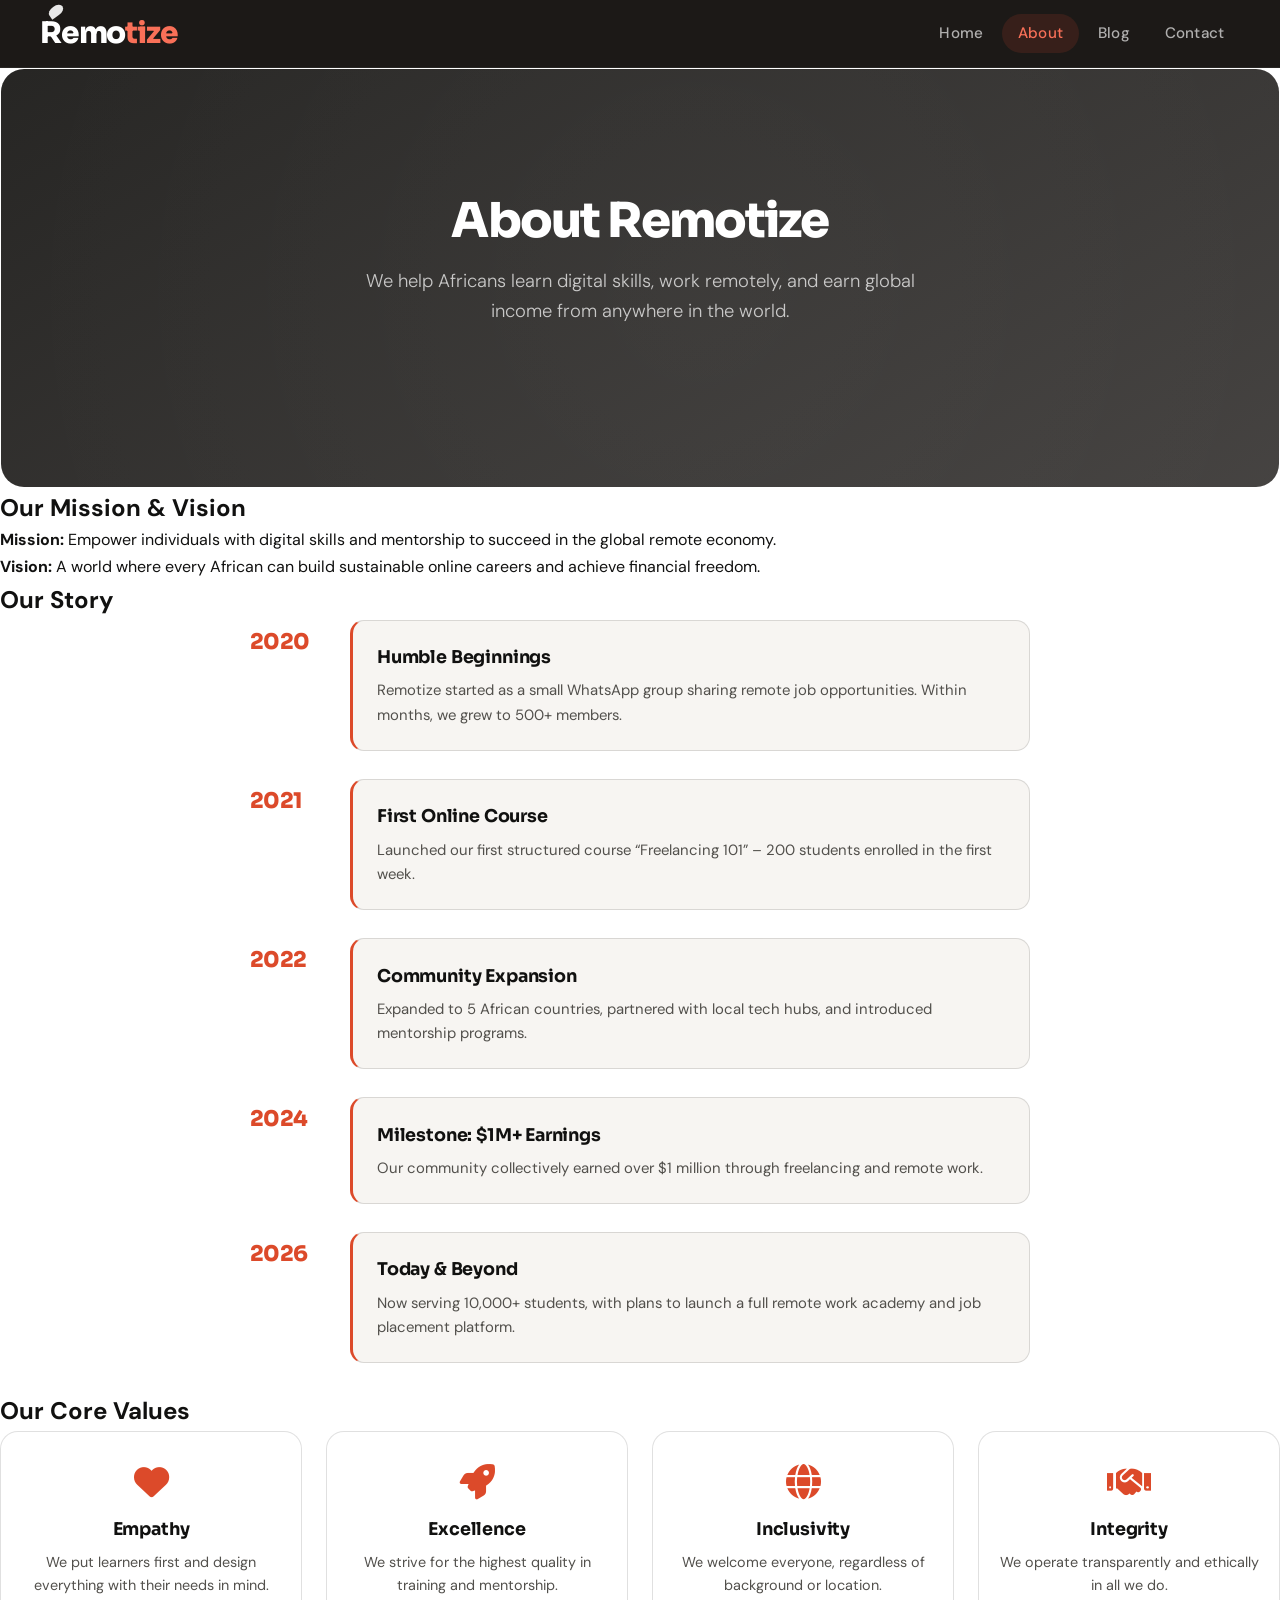
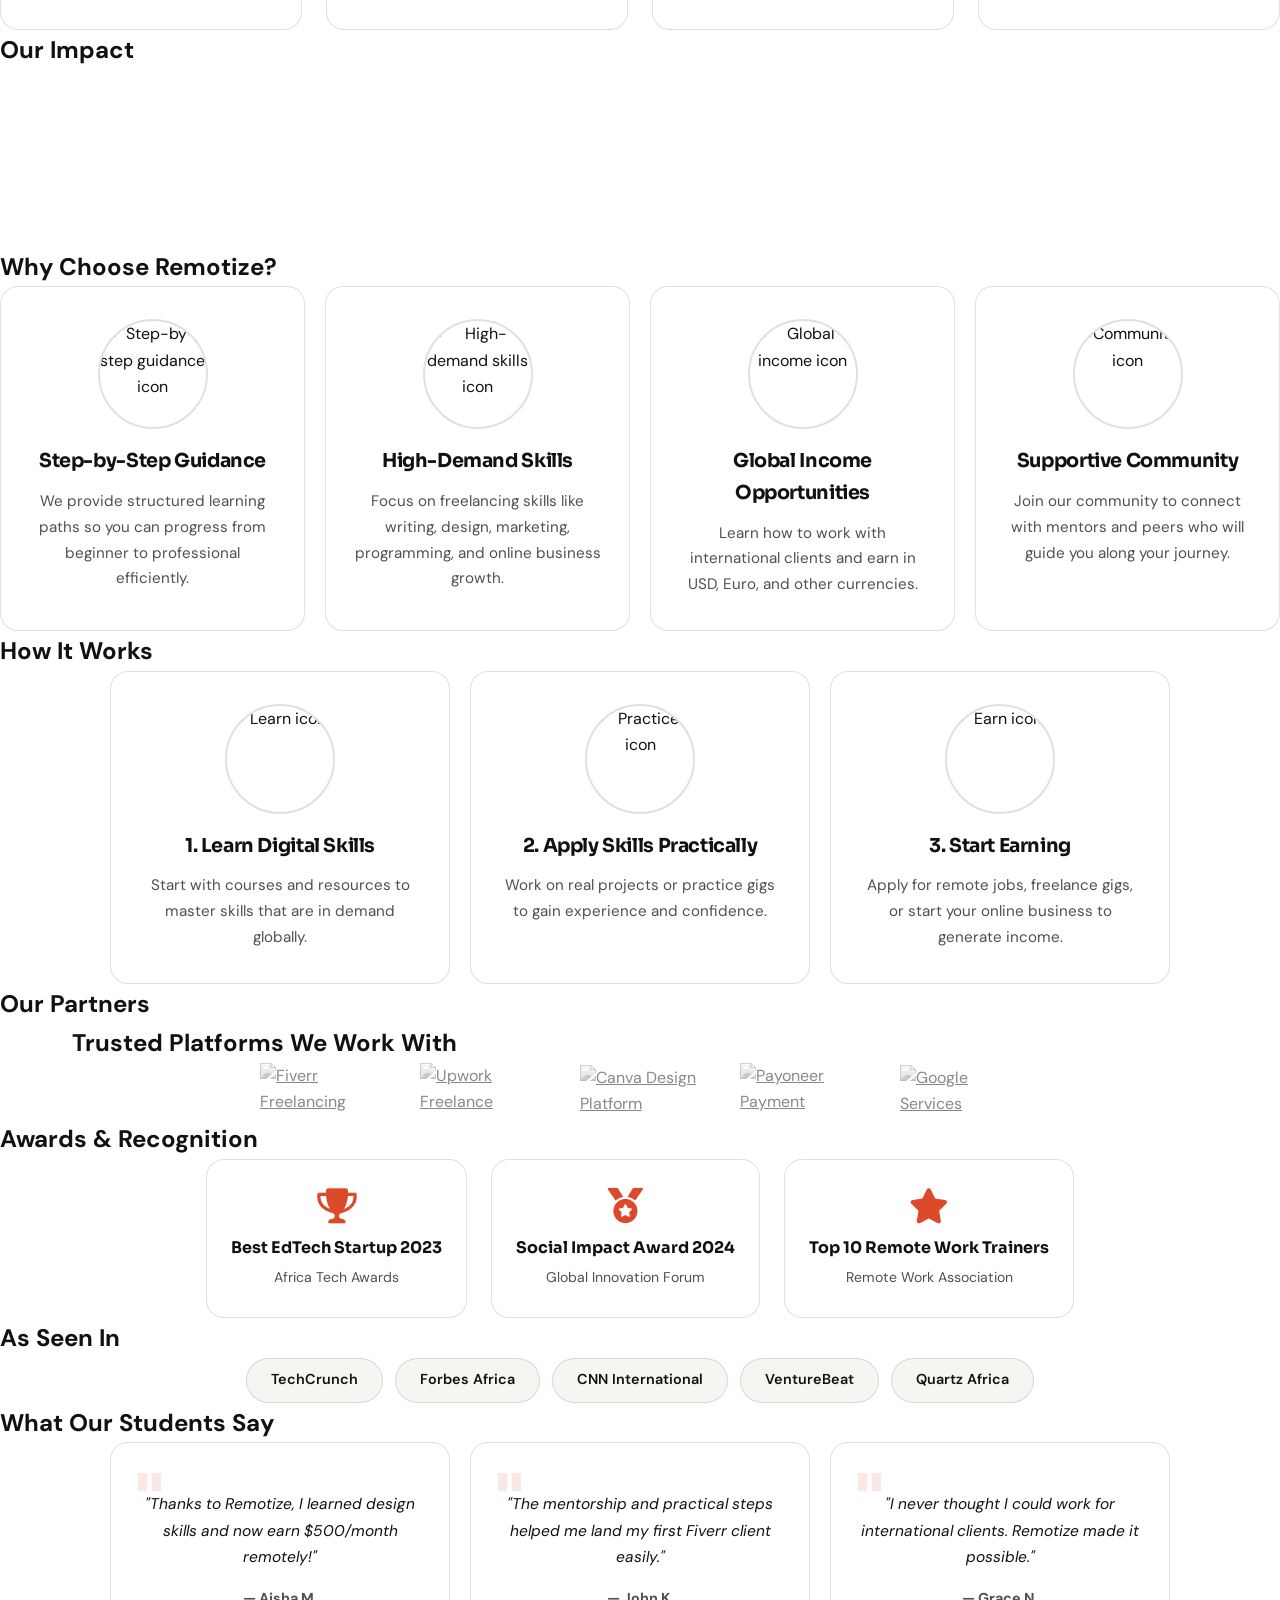
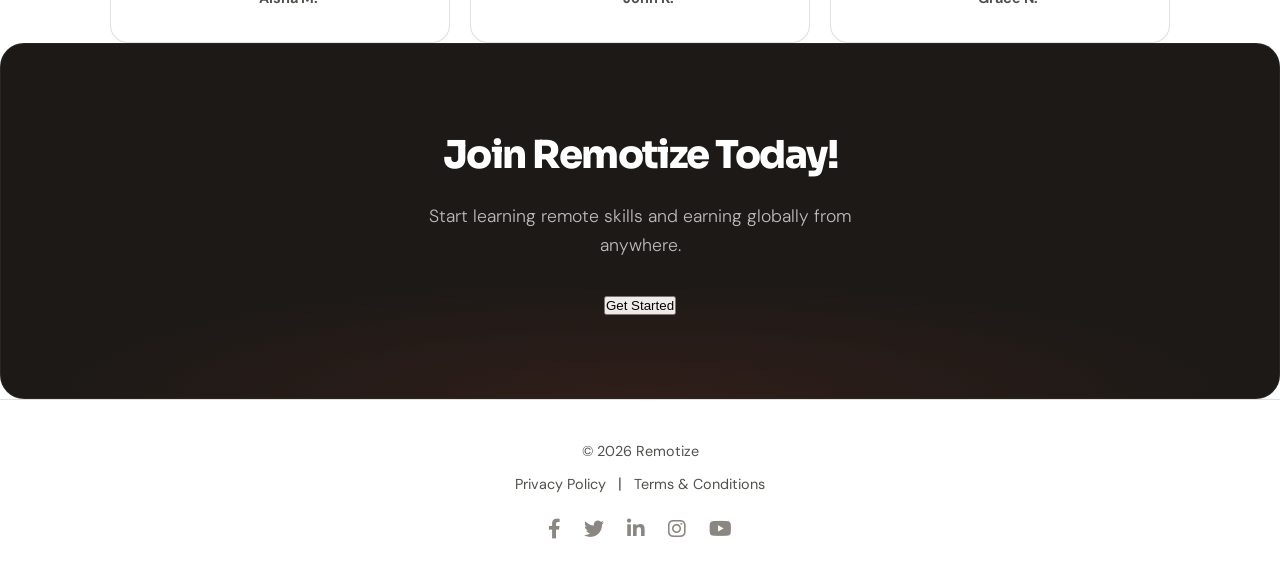
==== commit 1816efae: "Update about.html" ====
--- a/about.html
+++ b/about.html
@@ -16,7 +16,8 @@
 <link rel="stylesheet" href="https://cdnjs.cloudflare.com/ajax/libs/font-awesome/6.0.0-beta3/css/all.min.css">
 <link rel="stylesheet" href="style.css">
 
-
+<script async src="https://pagead2.googlesyndication.com/pagead/js/adsbygoogle.js?client=ca-pub-1866481182617555"
+     crossorigin="anonymous"></script>
 
 </head>
 <body>
--- a/style.css
+++ b/style.css
@@ -1,1354 +1,1537 @@
-<style>
-  :root {
-    --primary-dark: #0b0b1a;
-    --primary-darker: #050510;
-    --primary-green: #00c97a;
-    --green-hover: #00b36b;
-    --accent-gradient: linear-gradient(135deg, #667eea 0%, #764ba2 100%);
-    --text-dark: #1a1a2e;
-    --text-soft: #4a4a6a;
-    --bg-light: #f8fafd;
-    --card-bg: rgba(255, 255, 255, 0.9);
-    --card-bg-solid: #ffffff;
-    --border-light: rgba(0,0,0,0.03);
-    --shadow-sm: 0 10px 25px -5px rgba(0,0,0,0.05), 0 8px 10px -6px rgba(0,0,0,0.02);
-    --shadow-hover: 0 25px 50px -12px rgba(0,0,0,0.15);
-    --shadow-glass: 0 20px 40px -15px rgba(0,0,0,0.2);
-    --radius-card: 28px;
-    --radius-btn: 40px;
-    --transition: 0.3s cubic-bezier(0.4, 0, 0.2, 1);
-  }
-
-  * { margin:0; padding:0; box-sizing:border-box; }
-
-  body {
-    font-family: 'Inter', -apple-system, BlinkMacSystemFont, 'Segoe UI', Roboto, sans-serif;
-    background-color: var(--bg-light);
-    color: var(--text-dark);
+/* ===== unified-style.css – Remotize Global Styles ===== */
+/* Shared by: index, about, blog, contact, privacy, terms  */
+
+/* ----- Google Fonts ----- */
+@import url('https://fonts.googleapis.com/css2?family=Sora:wght@300;400;500;600;700;800&family=DM+Sans:ital,opsz,wght@0,9..40,300;0,9..40,400;0,9..40,500;1,9..40,400&display=swap');
+
+/* ===== CSS VARIABLES ===== */
+:root {
+    /* Palette – Slate & Ember */
+    --primary-dark:    #1c1917;
+    --primary-darker:  #0f0e0c;
+    --primary-accent:  #dc4a2a;
+    --accent-hover:    #b83a1f;
+    --accent-muted:    #f97058;
+
+    /* Text */
+    --text-dark:       #111110;
+    --text-soft:       #52504c;
+    --text-muted:      #8a8782;
+
+    /* Backgrounds */
+    --bg-light:        #ffffff;
+    --bg-off:          #f7f5f2;
+    --card-bg:         #ffffff;
+
+    /* Borders */
+    --border-light:    rgba(0, 0, 0, 0.07);
+    --border-mid:      rgba(0, 0, 0, 0.12);
+
+    /* Shape & Motion */
+    --radius-card: 18px;
+    --radius-btn:  40px;
+    --transition:  0.22s cubic-bezier(0.4, 0, 0.2, 1);
+
+    /* Typography */
+    --font-display: 'Sora', sans-serif;
+    --font-body:    'DM Sans', sans-serif;
+}
+
+/* ===== RESET ===== */
+*, *::before, *::after {
+    margin: 0;
+    padding: 0;
+    box-sizing: border-box;
+}
+
+/* ===== BASE ===== */
+html { scroll-behavior: smooth; }
+
+body {
+    font-family: var(--font-body);
+    background: var(--bg-light);
+    color: var(--text-dark);
+    line-height: 1.65;
     display: flex;
     flex-direction: column;
     min-height: 100vh;
     -webkit-font-smoothing: antialiased;
     -moz-osx-font-smoothing: grayscale;
-    position: relative;
-  }
-
-  /* Subtle animated background pattern */
-  body::before {
-    content: '';
-    position: fixed;
-    top: 0;
-    left: 0;
-    width: 100%;
-    height: 100%;
-    background-image: 
-      radial-gradient(circle at 20% 30%, rgba(0,201,122,0.03) 0%, transparent 30%),
-      radial-gradient(circle at 80% 70%, rgba(102,126,234,0.03) 0%, transparent 30%);
-    pointer-events: none;
-    z-index: -1;
-  }
-
-  /* Modern Sticky Header with glass effect */
-  header {
+}
+
+img { max-width: 100%; display: block; }
+a  { color: inherit; }
+
+/* ===== HEADER ===== */
+header {
     position: sticky;
     top: 0;
     z-index: 100;
-    background: rgba(11, 11, 26, 0.85);
-    backdrop-filter: blur(8px);
-    -webkit-backdrop-filter: blur(8px);
+    background: var(--primary-dark);
     color: white;
-    padding: 0.8rem 2rem;
+    padding: 0.85rem 2.5rem;
     display: flex;
     align-items: center;
     justify-content: space-between;
     flex-wrap: wrap;
     gap: 1rem;
-    box-shadow: 0 5px 20px rgba(0,0,0,0.1);
-    transition: background 0.3s ease;
-    border-bottom: 1px solid rgba(255,255,255,0.05);
-  }
-
-  /* Logo and brand */
- .logo {
-  display: flex;
-  align-items: center;
-}
+    border-bottom: 1px solid rgba(255,255,255,0.06);
+}
+
+/* Legal pages: static header (not sticky, centred) */
+header.page-header {
+    position: static;
+    flex-direction: column;
+    align-items: flex-start;
+    padding: 2.5rem 2.5rem 2rem;
+    gap: 0.4rem;
+}
+
+header.page-header .page-header-inner {
+    display: flex;
+    align-items: center;
+    justify-content: space-between;
+    width: 100%;
+    flex-wrap: wrap;
+    gap: 1rem;
+}
+
+/* ===== LOGO ===== */
+.logo { display: flex; align-items: center; }
 
 .logo-text {
-  font-size: 2rem;
-  font-weight: 700;
-  letter-spacing: -0.02em;
-  color: white;
-  position: relative;
-  margin: 0;
-}
-
-/* White part */
-.logo-text {
-  color: #ffffff;
-}
-
-/* Red "tize" */
-.logo-text .red {
-  color: #ff4d4d;
-}
-
-/* Leaf above R */
+    font-family: var(--font-display);
+    font-size: 1.85rem;
+    font-weight: 800;
+    letter-spacing: -0.04em;
+    color: #ffffff;
+    margin: 0;
+    line-height: 1;
+    position: relative;
+}
+
+.logo-text .red { color: var(--accent-muted); }
+
 .logo-text .leaf {
-  position: relative;
-  display: inline-block;
+    position: relative;
+    display: inline-block;
 }
 
 .logo-text .leaf::before {
-  content: "";
-  position: absolute;
-  top: -14px;
-  left: 8px;
-  width: 18px;
-  height: 12px;
-  background: white;
-  border-radius: 50% 50% 50% 0;
-  transform: rotate(-35deg);
-}}
-
-  /* Navigation */
-  nav {
-    display: flex;
-    gap: 1.5rem;
-    flex-wrap: wrap;
-    justify-content: center;
-  }
-
-  nav a {
-    color: rgba(255,255,255,0.85);
+    content: "";
+    position: absolute;
+    top: -13px;
+    left: 8px;
+    width: 16px;
+    height: 10px;
+    background: rgba(255,255,255,0.9);
+    border-radius: 50% 50% 50% 0;
+    transform: rotate(-35deg);
+}
+
+/* ===== NAV ===== */
+nav {
+    display: flex;
+    gap: 0.2rem;
+    flex-wrap: wrap;
+    align-items: center;
+}
+
+nav a {
+    color: rgba(255,255,255,0.65);
     text-decoration: none;
     font-weight: 500;
-    padding: 0.5rem 0;
-    transition: color var(--transition);
-    position: relative;
-    font-size: 1rem;
-  }
-
-  nav a::after {
-    content: "";
-    position: absolute;
-    width: 0;
-    height: 2px;
-    bottom: 0;
-    left: 0;
-    background: var(--primary-green);
-    transition: width var(--transition);
-  }
-
-  nav a:hover::after,
-  nav a:focus::after,
-  nav a.active::after {
+    font-size: 0.95rem;
+    padding: 0.45rem 1rem;
+    border-radius: 30px;
+    transition: color var(--transition), background var(--transition);
+    letter-spacing: 0.01em;
+}
+
+nav a:hover, nav a:focus {
+    color: white;
+    background: rgba(255,255,255,0.08);
+    outline: none;
+}
+
+nav a.active, nav a[aria-current="page"] {
+    color: var(--accent-muted);
+    background: rgba(220,74,42,0.14);
+}
+
+/* ===== MAIN ===== */
+main {
+    flex: 1;
+    max-width: 1380px;
+    margin: 2.5rem auto;
+    padding: 0 2rem;
     width: 100%;
-  }
-
-  nav a:hover, nav a:focus, nav a.active {
-    color: white;
-    outline: none;
-  }
-
-  /* Main content */
-  main {
-    flex: 1;
-    width: 100%;
-    max-width: 1200px;
-    margin: 2rem auto;
-    padding: 0 2rem;
     display: flex;
     flex-direction: column;
     gap: 5rem;
-  }
-
-  /* Hero Section - with image slideshow */
-  .hero {
+}
+
+/* ===== SECTION HEADINGS ===== */
+.section-heading,
+h2.auto-heading {
+    font-family: var(--font-display);
+    font-size: 2.1rem;
+    font-weight: 700;
+    text-align: center;
+    margin-bottom: 2.5rem;
+    letter-spacing: -0.03em;
+    color: var(--text-dark);
+}
+
+.section-heading::after,
+h2.auto-heading::after {
+    content: '';
+    display: block;
+    width: 32px;
+    height: 3px;
+    background: var(--primary-accent);
+    border-radius: 2px;
+    margin: 0.6rem auto 0;
+}
+
+/* ===== HERO ===== */
+.hero {
     position: relative;
     color: white;
     text-align: center;
-    padding: 4rem 2rem;
-    border-radius: 32px;
+    padding: 5rem 2rem;
+    border-radius: 24px;
     overflow: hidden;
-    box-shadow: 0 30px 60px -15px rgba(0,201,122,0.2);
-    border: 1px solid rgba(255,255,255,0.05);
-    min-height: 400px;
+    min-height: 420px;
     display: flex;
     align-items: center;
     justify-content: center;
-  }
-
-  /* Slideshow container */
-  .hero-slideshow {
+    border: 1px solid rgba(255,255,255,0.04);
+}
+
+.hero-slideshow {
     position: absolute;
-    top: 0;
-    left: 0;
-    width: 100%;
-    height: 100%;
+    inset: 0;
     z-index: 1;
-  }
-
-  .hero-slideshow .slide {
+}
+
+.hero-slideshow .slide {
     position: absolute;
-    top: 0;
-    left: 0;
-    width: 100%;
-    height: 100%;
+    inset: 0;
     background-size: cover;
     background-position: center;
     opacity: 0;
     transition: opacity 1.5s ease-in-out;
-  }
-
-  .hero-slideshow .slide.active {
-    opacity: 1;
-  }
-
-  /* Dark overlay for readability */
-  .hero-overlay {
+}
+
+.hero-slideshow .slide.active { opacity: 1; }
+
+.hero-overlay {
     position: absolute;
-    top: 0;
-    left: 0;
-    width: 100%;
-    height: 100%;
-    background: linear-gradient(135deg, rgba(11,11,26,0.85), rgba(22,33,62,0.85));
+    inset: 0;
+    background: linear-gradient(
+        150deg,
+        rgba(15, 14, 12, 0.90) 0%,
+        rgba(28, 25, 23, 0.82) 100%
+    );
     z-index: 2;
-  }
-
-  /* Pulse effect */
-  .hero-pulse {
+}
+
+.hero-pulse {
     position: absolute;
-    top: -20%;
-    left: -20%;
-    width: 150%;
-    height: 150%;
-    background: radial-gradient(circle, rgba(0,201,122,0.1) 0%, transparent 70%);
-    animation: pulse 8s ease-in-out infinite;
+    top: -20%; left: -20%;
+    width: 150%; height: 150%;
+    background: radial-gradient(circle, rgba(255,255,255,0.03) 0%, transparent 70%);
+    animation: pulse 10s ease-in-out infinite;
     z-index: 3;
     pointer-events: none;
-  }
-
-  @keyframes pulse {
-    0%, 100% { opacity: 0.2; transform: scale(1); }
-    50% { opacity: 0.4; transform: scale(1.05); }
-  }
-
-  /* Hero content */
-  .hero-content {
+}
+
+@keyframes pulse {
+    0%, 100% { opacity: 0.3; transform: scale(1); }
+    50%       { opacity: 0.7; transform: scale(1.03); }
+}
+
+.hero-content {
     position: relative;
     z-index: 4;
-    max-width: 800px;
-  }
-
-  .hero h2 {
+    max-width: 780px;
+}
+
+.hero h1, .hero h2 {
+    font-family: var(--font-display);
     font-size: 3rem;
-    font-weight: 700;
-    letter-spacing: -0.02em;
-    margin-bottom: 1rem;
-    background: linear-gradient(to right, #fff, #d4d4ff);
-    -webkit-background-clip: text;
-    -webkit-text-fill-color: transparent;
-    background-clip: text;
-  }
-
-  .hero p {
-    font-size: 1.3rem;
-    opacity: 0.9;
-    margin-bottom: 2rem;
-  }
-
-  /* Respect reduced motion */
-  @media (prefers-reduced-motion: reduce) {
-    .hero-slideshow .slide {
-      transition: none;
-    }
-    .hero-pulse {
-      animation: none;
-    }
-  }
-
-  .btn {
+    font-weight: 800;
+    letter-spacing: -0.04em;
+    margin-bottom: 1.1rem;
+    color: #ffffff;
+    -webkit-text-fill-color: #ffffff;
+    line-height: 1.15;
+}
+
+.hero p {
+    font-size: 1.15rem;
+    color: rgba(255,255,255,0.72);
+    margin-bottom: 2.25rem;
+    font-weight: 300;
+    max-width: 560px;
+    margin-left: auto;
+    margin-right: auto;
+}
+
+/* ===== BUTTONS ===== */
+.btn {
     display: inline-block;
-    background: linear-gradient(135deg, var(--primary-green), #00995c);
+    background: var(--primary-accent);
+    color: white;
+    font-family: var(--font-display);
+    font-weight: 600;
+    font-size: 0.95rem;
+    letter-spacing: 0.01em;
+    padding: 0.85rem 2rem;
+    border-radius: var(--radius-btn);
+    text-decoration: none;
+    transition: background var(--transition), transform var(--transition);
+    border: none;
+    cursor: pointer;
+    line-height: 1.4;
+}
+
+.btn:hover  { background: var(--accent-hover); transform: translateY(-2px); }
+.btn:active { transform: translateY(1px); }
+
+.btn-outline {
+    display: inline-block;
+    background: transparent;
+    color: var(--primary-accent);
+    font-family: var(--font-display);
+    font-weight: 600;
+    font-size: 0.95rem;
+    padding: 0.82rem 2rem;
+    border-radius: var(--radius-btn);
+    text-decoration: none;
+    border: 1.5px solid var(--primary-accent);
+    transition: background var(--transition), color var(--transition), transform var(--transition);
+    cursor: pointer;
+    line-height: 1.4;
+}
+
+.btn-outline:hover {
+    background: var(--primary-accent);
+    color: white;
+    transform: translateY(-2px);
+}
+
+.btn-small {
+    display: inline-block;
+    background: var(--primary-accent);
     color: white;
     font-weight: 600;
-    padding: 1rem 2.5rem;
-    border-radius: var(--radius-btn);
+    font-size: 0.88rem;
+    padding: 0.55rem 1.25rem;
+    border-radius: 30px;
     text-decoration: none;
+    transition: background var(--transition), transform var(--transition);
+    border: none;
+    cursor: pointer;
+    line-height: 1.4;
+}
+
+.btn-small:hover  { background: var(--accent-hover); transform: translateY(-2px); }
+
+/* ===== STATS ===== */
+.stats {
+    display: flex;
+    flex-wrap: wrap;
+    justify-content: center;
+    gap: 1.25rem;
+    margin: 2rem 0;
+}
+
+/* Stats inside hero / dark section */
+.stat-item {
+    text-align: center;
+    min-width: 140px;
+    padding: 1.25rem 1.5rem;
+    background: rgba(255,255,255,0.10);
+    border-radius: 14px;
+    border: 1px solid rgba(255,255,255,0.12);
+    transition: transform var(--transition);
+}
+
+.stat-item:hover { transform: translateY(-4px); }
+
+.stat-number {
+    font-family: var(--font-display);
+    font-size: 2.6rem;
+    font-weight: 800;
+    color: white;
+    line-height: 1.1;
+    letter-spacing: -0.04em;
+}
+
+.stat-label {
+    font-size: 0.82rem;
+    color: rgba(255,255,255,0.6);
+    text-transform: uppercase;
+    letter-spacing: 0.08em;
+    margin-top: 0.25rem;
+}
+
+/* Stats on light background */
+.stats-light .stat-item {
+    background: var(--bg-off);
+    border: 1px solid var(--border-mid);
+}
+
+.stats-light .stat-number { color: var(--primary-accent); }
+.stats-light .stat-label  { color: var(--text-soft); }
+
+/* ===== FEATURES / CARDS ===== */
+.features, .cards {
+    display: flex;
+    justify-content: center;
+    gap: 1.25rem;
+    flex-wrap: wrap;
+}
+
+.feature, .card {
+    flex: 1 1 250px;
+    max-width: 340px;
+    background: var(--card-bg);
+    padding: 2rem 1.75rem;
+    border-radius: var(--radius-card);
+    transition: transform var(--transition), border-color var(--transition);
+    text-align: center;
+    border: 1px solid var(--border-mid);
+}
+
+.feature:hover, .card:hover {
+    transform: translateY(-5px);
+    border-color: var(--primary-accent);
+}
+
+.feature i, .card i {
+    font-size: 2.2rem;
+    color: var(--primary-accent);
+    margin-bottom: 1rem;
+    display: block;
+}
+
+.feature img, .card img {
+    width: 110px;
+    height: 110px;
+    object-fit: cover;
+    border-radius: 50%;
+    margin: 0 auto 1rem;
+    border: 2px solid var(--border-mid);
+}
+
+.feature h3, .card h3,
+.feature h4, .card h4 {
+    font-family: var(--font-display);
+    margin-bottom: 0.75rem;
+    font-size: 1.2rem;
+    font-weight: 700;
+    letter-spacing: -0.02em;
+    color: var(--text-dark);
+}
+
+.feature p, .card p {
+    color: var(--text-soft);
+    font-size: 0.95rem;
+    line-height: 1.7;
+}
+
+/* Testimonial inside .card */
+.card blockquote {
+    font-style: italic;
+    color: var(--text-dark);
+    line-height: 1.7;
+    font-size: 0.97rem;
+    margin-bottom: 1rem;
+    position: relative;
+    padding-top: 1rem;
+}
+
+.card blockquote::before {
+    content: '"';
+    font-family: var(--font-display);
+    font-size: 3.5rem;
+    font-style: normal;
+    font-weight: 800;
+    color: var(--primary-accent);
+    opacity: 0.12;
+    position: absolute;
+    left: -0.25rem;
+    top: -0.5rem;
+    line-height: 1;
+}
+
+.card figcaption {
+    font-weight: 700;
+    font-size: 0.9rem;
+    color: var(--text-soft);
+}
+
+/* ===== FEATURED BLOG POSTS ===== */
+.featured-posts {
+    display: grid;
+    grid-template-columns: repeat(auto-fit, minmax(280px, 1fr));
+    gap: 1.5rem;
+    margin-top: 2rem;
+}
+
+.post-card {
+    background: var(--card-bg);
+    border-radius: var(--radius-card);
+    overflow: hidden;
+    transition: transform var(--transition), border-color var(--transition);
+    display: flex;
+    flex-direction: column;
+    border: 1px solid var(--border-mid);
+}
+
+.post-card:hover {
+    transform: translateY(-4px);
+    border-color: var(--primary-accent);
+}
+
+.post-card img {
+    width: 100%;
+    height: 185px;
+    object-fit: cover;
+}
+
+.post-card h4 {
+    font-family: var(--font-display);
+    font-size: 1.1rem;
+    font-weight: 700;
+    margin: 1rem 1.25rem 0.4rem;
+    color: var(--text-dark);
+    line-height: 1.35;
+    letter-spacing: -0.02em;
+}
+
+.post-card p {
+    font-size: 0.92rem;
+    color: var(--text-soft);
+    margin: 0 1.25rem 1rem;
+    flex: 1;
+    line-height: 1.65;
+}
+
+.post-card .btn-small {
+    margin: 0 1.25rem 1.5rem;
+    align-self: flex-start;
+}
+
+/* ===== FEATURED ARTICLE CARD ===== */
+.featured-post { margin: 0; }
+
+.featured-card {
+    display: flex;
+    flex-wrap: wrap;
+    gap: 2.5rem;
+    background: var(--bg-off);
+    border-radius: 22px;
+    padding: 2.25rem;
+    align-items: center;
+    border: 1px solid var(--border-mid);
+}
+
+.featured-card img {
+    width: 100%;
+    max-width: 420px;
+    height: 280px;
+    border-radius: 14px;
+    object-fit: cover;
+}
+
+.featured-card > div {
+    flex: 1;
+    min-width: 250px;
+}
+
+.featured-card h2 {
+    font-family: var(--font-display);
+    font-size: 1.9rem;
+    font-weight: 700;
+    margin-bottom: 0.9rem;
+    letter-spacing: -0.03em;
+    color: var(--text-dark);
+    text-align: left;
+}
+
+.featured-card h2::after { display: none; }
+
+.featured-card h2 a {
+    color: inherit;
+    text-decoration: none;
+}
+
+.featured-card h2 a:hover { color: var(--primary-accent); }
+
+.featured-card p {
+    font-size: 1.05rem;
+    color: var(--text-soft);
+    margin-bottom: 1.5rem;
+    line-height: 1.7;
+}
+
+/* ===== CATEGORIES ===== */
+.categories {
+    display: flex;
+    flex-wrap: wrap;
+    gap: 0.6rem;
+    justify-content: center;
+    margin: 0;
+}
+
+.categories a {
+    background: var(--bg-off);
+    padding: 0.5rem 1.4rem;
+    border-radius: 40px;
+    text-decoration: none;
+    color: var(--text-dark);
+    font-weight: 500;
+    font-size: 0.9rem;
     transition: all var(--transition);
-    box-shadow: 0 10px 20px -5px rgba(0,201,122,0.3);
+    border: 1px solid var(--border-mid);
+}
+
+.categories a:hover {
+    background: var(--primary-accent);
+    color: white;
+    transform: translateY(-2px);
+    border-color: transparent;
+}
+
+/* ===== BLOG LAYOUT ===== */
+.content-wrapper {
+    display: flex;
+    gap: 3rem;
+    flex-wrap: wrap;
+    align-items: flex-start;
+}
+
+.blog { flex: 2; min-width: 300px; }
+
+.blog-heading {
+    font-family: var(--font-display);
+    font-size: 1.9rem;
+    font-weight: 700;
+    margin-bottom: 1.5rem;
+    color: var(--text-dark);
+    letter-spacing: -0.03em;
+}
+
+.blog article {
+    background: var(--card-bg);
+    border-radius: var(--radius-card);
+    padding: 1.75rem;
+    margin-bottom: 2rem;
+    transition: transform var(--transition), border-color var(--transition);
+    border: 1px solid var(--border-mid);
+}
+
+.blog article:hover {
+    transform: translateY(-4px);
+    border-color: var(--primary-accent);
+}
+
+.blog article img.post-img {
+    width: 100%;
+    height: 210px;
+    object-fit: cover;
+    border-radius: 12px;
+    margin-bottom: 1.25rem;
+}
+
+.blog article h3 {
+    font-family: var(--font-display);
+    font-size: 1.4rem;
+    font-weight: 700;
+    margin-bottom: 0.5rem;
+    letter-spacing: -0.02em;
+    color: var(--text-dark);
+}
+
+.blog article h3 a {
+    text-decoration: none;
+    color: inherit;
+    transition: color var(--transition);
+}
+
+.blog article h3 a:hover { color: var(--primary-accent); }
+
+.blog article p {
+    color: var(--text-soft);
+    margin-bottom: 1rem;
+    line-height: 1.7;
+}
+
+.blog article ul, .blog article ol {
+    margin: 0.5rem 0 1rem 1.5rem;
+    color: var(--text-soft);
+    line-height: 1.8;
+}
+
+.blog article li { margin-bottom: 0.3rem; }
+
+/* ===== SIDEBAR ===== */
+.sidebar { flex: 1; min-width: 250px; }
+
+.sidebar-box {
+    background: var(--bg-off);
+    border-radius: var(--radius-card);
+    padding: 1.75rem 1.5rem;
+    margin-bottom: 1.5rem;
+    border: 1px solid var(--border-mid);
+}
+
+.sidebar-box h3 {
+    font-family: var(--font-display);
+    font-size: 1.05rem;
+    font-weight: 700;
+    margin-bottom: 1rem;
+    color: var(--text-dark);
+    letter-spacing: -0.01em;
+    text-transform: uppercase;
+    letter-spacing: 0.06em;
+    font-size: 0.8rem;
+}
+
+.sidebar-box p {
+    color: var(--text-soft);
+    margin-bottom: 1rem;
+    font-size: 0.95rem;
+}
+
+.sidebar-box ul { list-style: none; }
+.sidebar-box li { margin-bottom: 0.6rem; }
+
+.sidebar-box li a {
+    text-decoration: none;
+    color: var(--text-soft);
+    transition: color var(--transition);
+    display: flex;
+    align-items: center;
+    gap: 0.5rem;
+    font-size: 0.95rem;
+    padding: 0.3rem 0;
+    border-bottom: 1px solid var(--border-light);
+}
+
+.sidebar-box li:last-child a { border-bottom: none; }
+.sidebar-box li a:hover { color: var(--primary-accent); }
+
+/* ===== TOOLS GRID ===== */
+.tools-grid {
+    display: flex;
+    flex-wrap: wrap;
+    gap: 0.7rem;
+    justify-content: center;
+}
+
+.tool-item {
+    background: var(--bg-off);
+    padding: 0.65rem 1.5rem;
+    border-radius: 40px;
+    font-weight: 600;
+    font-size: 0.9rem;
+    color: var(--text-dark);
+    transition: transform var(--transition), background var(--transition), color var(--transition), border-color var(--transition);
+    border: 1px solid var(--border-mid);
+    cursor: default;
+    letter-spacing: 0.01em;
+}
+
+.tool-item:hover {
+    transform: translateY(-3px);
+    background: var(--primary-accent);
+    color: white;
+    border-color: transparent;
+}
+
+/* ===== TESTIMONIALS ===== */
+.testimonials {
+    display: flex;
+    gap: 1.25rem;
+    flex-wrap: wrap;
+    justify-content: center;
+}
+
+.testimonial-card {
+    background: var(--card-bg);
+    padding: 2rem 1.75rem;
+    border-radius: var(--radius-card);
+    flex: 1 1 270px;
+    max-width: 340px;
+    border: 1px solid var(--border-mid);
+    transition: transform var(--transition), border-color var(--transition);
+}
+
+.testimonial-card:hover {
+    transform: translateY(-4px);
+    border-color: var(--primary-accent);
+}
+
+.testimonial-card blockquote {
+    font-style: italic;
+    margin-bottom: 1.25rem;
+    color: var(--text-dark);
+    position: relative;
+    padding-left: 1rem;
+    line-height: 1.7;
+    font-size: 0.97rem;
+}
+
+.testimonial-card blockquote::before {
+    content: '"';
+    font-family: var(--font-display);
+    font-size: 4.5rem;
+    font-style: normal;
+    font-weight: 800;
+    color: var(--primary-accent);
+    opacity: 0.12;
+    position: absolute;
+    left: -0.5rem;
+    top: -1.4rem;
+    line-height: 1;
+}
+
+.testimonial-card figcaption {
+    font-weight: 700;
+    color: var(--text-soft);
+    font-size: 0.9rem;
+}
+
+/* ===== CTA BANNER ===== */
+.cta {
+    background: var(--primary-dark);
+    color: white;
+    text-align: center;
+    padding: 5rem 2.5rem;
+    border-radius: 24px;
     position: relative;
     overflow: hidden;
-    z-index: 1;
-    border: none;
-    cursor: pointer;
-  }
-
-  .btn::before {
+    border: 1px solid rgba(255,255,255,0.05);
+}
+
+.cta::before {
     content: '';
     position: absolute;
-    top: 0;
-    left: 0;
-    right: 0;
-    bottom: 0;
-    background: linear-gradient(135deg, #00995c, var(--primary-green));
-    opacity: 0;
-    transition: opacity var(--transition);
-    z-index: -1;
-  }
-
-  .btn:hover, .btn:focus {
-    transform: translateY(-2px);
-    box-shadow: 0 15px 25px -8px rgba(0,201,122,0.4);
-    outline: none;
-  }
-
-  .btn:hover::before {
-    opacity: 1;
-  }
-
-  .btn:active {
-    transform: translateY(1px);
-  }
-
-  /* Impact Stats */
-  .stats {
+    inset: 0;
+    background: radial-gradient(ellipse 70% 50% at 50% 100%, rgba(220,74,42,0.10) 0%, transparent 70%);
+    pointer-events: none;
+}
+
+.cta h2 {
+    font-family: var(--font-display);
+    font-size: 2.4rem;
+    font-weight: 800;
+    margin-bottom: 0.9rem;
+    letter-spacing: -0.04em;
+    color: white;
+    -webkit-text-fill-color: white;
+    position: relative;
+    text-align: center;
+}
+
+.cta h2::after { display: none; }
+
+.cta p {
+    font-size: 1.1rem;
+    margin-bottom: 2rem;
+    opacity: 0.7;
+    position: relative;
+    font-weight: 300;
+    max-width: 500px;
+    margin-left: auto;
+    margin-right: auto;
+    color: white;
+}
+
+/* ===== NEWSLETTER FORM ===== */
+.newsletter-form {
     display: flex;
     flex-wrap: wrap;
     justify-content: center;
-    gap: 3rem;
-    margin-top: 2rem;
-  }
-
-  .stat-item {
-    text-align: center;
-    min-width: 150px;
-    padding: 1rem;
-    background: rgba(255,255,255,0.5);
-    backdrop-filter: blur(4px);
-    border-radius: 40px;
-    border: 1px solid rgba(255,255,255,0.2);
-    transition: transform var(--transition);
-  }
-
-  .stat-item:hover {
-    transform: translateY(-5px);
-  }
-
-  .stat-number {
-    font-size: 2.8rem;
-    font-weight: 700;
-    color: var(--primary-green);
-    line-height: 1.2;
-  }
-
-  .stat-label {
-    font-size: 1rem;
-    color: var(--text-soft);
-    text-transform: uppercase;
-    letter-spacing: 0.5px;
-  }
-
-  /* Features */
-  .features {
-    display: flex;
-    justify-content: space-between;
-    gap: 2rem;
-    flex-wrap: wrap;
-  }
-
-  .feature {
-    flex: 1;
-    min-width: 250px;
-    background: var(--card-bg-solid);
-    padding: 2rem;
-    border-radius: var(--radius-card);
-    box-shadow: var(--shadow-sm);
-    transition: transform var(--transition), box-shadow var(--transition);
-    text-align: center;
-    border: 1px solid var(--border-light);
-    backdrop-filter: blur(2px);
-  }
-
-  .feature:hover {
-    transform: translateY(-8px);
-    box-shadow: var(--shadow-hover);
-    border-color: rgba(0,201,122,0.2);
-  }
-
-  .feature i {
-    font-size: 2.5rem;
-    color: var(--primary-green);
-    margin-bottom: 1rem;
-  }
-
-  .feature h3 {
-    margin-bottom: 1rem;
-    color: var(--text-dark);
-    font-size: 1.5rem;
-  }
-
-  .feature p {
-    color: var(--text-soft);
-  }
-
-  /* Featured Blog Posts */
-  .featured-posts {
-    display: flex;
-    gap: 2rem;
-    flex-wrap: wrap;
-    justify-content: center;
-  }
-
-  .post-card {
-    background: var(--card-bg-solid);
-    border-radius: var(--radius-card);
-    box-shadow: var(--shadow-sm);
-    padding: 1.5rem;
-    flex: 1 1 300px;
-    max-width: 350px;
-    transition: transform var(--transition), box-shadow var(--transition);
-    border: 1px solid var(--border-light);
-    backdrop-filter: blur(2px);
-  }
-
-  .post-card:hover {
-    transform: translateY(-8px);
-    box-shadow: var(--shadow-hover);
-    border-color: rgba(0,201,122,0.2);
-  }
-
-  .post-card img {
-    width: 100%;
-    height: 180px;
-    object-fit: cover;
-    border-radius: 20px;
-    margin-bottom: 1rem;
-    transition: transform 0.4s;
-  }
-
-  .post-card:hover img {
-    transform: scale(1.03);
-  }
-
-  .post-card h4 {
-    font-size: 1.4rem;
-    margin-bottom: 0.5rem;
-    color: var(--text-dark);
-  }
-
-  .post-card p {
-    color: var(--text-soft);
-    margin-bottom: 1rem;
-  }
-
-  .post-card .btn-small {
-    display: inline-block;
-    background: var(--primary-green);
-    color: white;
-    padding: 0.6rem 1.2rem;
-    border-radius: 30px;
-    text-decoration: none;
-    font-weight: 500;
-    transition: background-color 0.2s, transform 0.2s;
-  }
-
-  .post-card .btn-small:hover {
-    background: var(--green-hover);
-    transform: translateY(-2px);
-  }
-
-  /* Tools Grid */
-  .tools-grid {
-    display: flex;
-    flex-wrap: wrap;
-    gap: 1rem;
-    justify-content: center;
-  }
-
-  .tool-item {
-    background: var(--card-bg-solid);
-    padding: 0.8rem 1.8rem;
-    border-radius: 40px;
-    box-shadow: var(--shadow-sm);
-    font-weight: 600;
-    color: var(--text-dark);
-    transition: transform var(--transition), background-color 0.2s, color 0.2s;
-    border: 1px solid var(--border-light);
-    cursor: default;
-  }
-
-  .tool-item:hover {
-    transform: translateY(-4px) scale(1.02);
-    background: var(--primary-green);
-    color: white;
-    box-shadow: 0 15px 25px -10px rgba(0,201,122,0.4);
-  }
-
-  /* Testimonials */
-  .testimonials {
-    display: flex;
-    gap: 2rem;
-    flex-wrap: wrap;
-    justify-content: center;
-  }
-
-  .testimonial-card {
-    background: var(--card-bg-solid);
-    padding: 2rem;
-    border-radius: var(--radius-card);
-    box-shadow: var(--shadow-sm);
-    flex: 1 1 280px;
-    max-width: 350px;
-    border: 1px solid var(--border-light);
-    transition: transform var(--transition), box-shadow var(--transition);
-    backdrop-filter: blur(2px);
-  }
-
-  .testimonial-card:hover {
-    transform: translateY(-6px);
-    box-shadow: var(--shadow-hover);
-  }
-
-  .testimonial-card blockquote {
-    font-style: italic;
-    margin-bottom: 1rem;
-    color: var(--text-dark);
+    gap: 0.75rem;
     position: relative;
-  }
-
-  .testimonial-card blockquote::before {
-    content: '"';
-    font-size: 3rem;
-    color: var(--primary-green);
-    opacity: 0.2;
-    position: absolute;
-    left: -1rem;
-    top: -1rem;
-  }
-
-  .testimonial-card figcaption {
-    font-weight: 600;
-    color: var(--primary-green);
-  }
-
-  /* CTA Section */
-  .cta {
-    background: linear-gradient(135deg, var(--primary-green), #00995c);
-    color: white;
-    text-align: center;
-    padding: 4rem 2rem;
-    border-radius: 32px;
-    box-shadow: 0 30px 60px -15px rgba(0,201,122,0.4);
-    position: relative;
-    overflow: hidden;
-  }
-
-  .cta::after {
-    content: '';
-    position: absolute;
-    top: -20%;
-    right: -20%;
-    width: 150%;
-    height: 150%;
-    background: radial-gradient(circle, rgba(255,255,255,0.2) 0%, transparent 70%);
-    animation: pulse 8s ease-in-out infinite;
-  }
-
-  .cta h2 {
-    font-size: 2.5rem;
-    font-weight: 700;
-    margin-bottom: 1rem;
-    position: relative;
-  }
-
-  .cta p {
-    font-size: 1.2rem;
-    margin-bottom: 2rem;
-    opacity: 0.95;
-    position: relative;
-  }
-
-  .newsletter-form {
-    display: flex;
-    flex-wrap: wrap;
-    justify-content: center;
-    gap: 1rem;
-    margin-top: 2rem;
-    position: relative;
-  }
-
-  .newsletter-form input[type="email"] {
-    padding: 1rem 1.5rem;
+    margin-top: 1.5rem;
+}
+
+.newsletter-form input[type="email"] {
+    padding: 0.9rem 1.5rem;
     border-radius: 60px;
-    border: none;
+    border: 1px solid rgba(255,255,255,0.14);
     width: 300px;
     max-width: 90%;
     font-size: 1rem;
-    background: rgba(255,255,255,0.95);
-    box-shadow: inset 0 2px 4px rgba(0,0,0,0.05), 0 5px 15px rgba(0,0,0,0.1);
-    transition: box-shadow 0.2s;
-  }
-
-  .newsletter-form input[type="email"]:focus {
+    font-family: var(--font-body);
+    background: rgba(255,255,255,0.07);
+    color: white;
+    transition: border-color var(--transition);
+}
+
+.newsletter-form input[type="email"]::placeholder {
+    color: rgba(255,255,255,0.4);
+}
+
+.newsletter-form input[type="email"]:focus {
     outline: none;
-    box-shadow: inset 0 2px 4px rgba(0,0,0,0.05), 0 0 0 4px rgba(255,255,255,0.3);
-  }
-
-  .newsletter-form button {
-    padding: 1rem 2rem;
+    border-color: rgba(220,74,42,0.7);
+}
+
+.newsletter-form button {
+    padding: 0.9rem 2rem;
     border: none;
     border-radius: 60px;
-    background: white;
-    color: var(--primary-green);
+    background: var(--primary-accent);
+    color: white;
+    font-weight: 700;
+    font-family: var(--font-display);
+    cursor: pointer;
+    transition: background var(--transition), transform var(--transition);
+    font-size: 0.95rem;
+}
+
+.newsletter-form button:hover {
+    transform: translateY(-2px);
+    background: var(--accent-hover);
+}
+
+/* ===== ABOUT – VALUES GRID ===== */
+.values-grid {
+    display: grid;
+    grid-template-columns: repeat(auto-fit, minmax(200px, 1fr));
+    gap: 1.5rem;
+}
+
+.value-item {
+    text-align: center;
+    padding: 2rem 1.25rem;
+    border: 1px solid var(--border-mid);
+    border-radius: var(--radius-card);
+    transition: border-color var(--transition), transform var(--transition);
+    background: var(--card-bg);
+}
+
+.value-item:hover {
+    border-color: var(--primary-accent);
+    transform: translateY(-4px);
+}
+
+.value-item i {
+    font-size: 2.2rem;
+    color: var(--primary-accent);
+    margin-bottom: 1rem;
+    display: block;
+}
+
+.value-item h4 {
+    font-family: var(--font-display);
+    font-size: 1.1rem;
+    font-weight: 700;
+    margin-bottom: 0.4rem;
+    color: var(--text-dark);
+    letter-spacing: -0.01em;
+}
+
+.value-item p {
+    color: var(--text-soft);
+    font-size: 0.9rem;
+    line-height: 1.6;
+}
+
+/* ===== ABOUT – TIMELINE ===== */
+.timeline { max-width: 780px; margin: 0 auto; }
+
+.timeline-item {
+    display: flex;
+    margin-bottom: 1.75rem;
+    gap: 1.25rem;
+    flex-wrap: wrap;
+}
+
+.timeline-year {
+    font-family: var(--font-display);
+    font-weight: 800;
+    font-size: 1.35rem;
+    color: var(--primary-accent);
+    min-width: 80px;
+    letter-spacing: -0.03em;
+    padding-top: 0.25rem;
+}
+
+.timeline-content {
+    flex: 1;
+    background: var(--bg-off);
+    padding: 1.4rem 1.5rem;
+    border-radius: 14px;
+    border: 1px solid var(--border-mid);
+    border-left: 3px solid var(--primary-accent);
+}
+
+.timeline-content h4 {
+    font-family: var(--font-display);
+    font-size: 1.1rem;
+    font-weight: 700;
+    margin-bottom: 0.4rem;
+    color: var(--text-dark);
+    letter-spacing: -0.01em;
+}
+
+.timeline-content p {
+    color: var(--text-soft);
+    font-size: 0.93rem;
+    line-height: 1.65;
+}
+
+/* ===== ABOUT – TEAM ===== */
+.team-cards {
+    display: flex;
+    flex-wrap: wrap;
+    gap: 1.5rem;
+    justify-content: center;
+}
+
+.team-card {
+    background: var(--card-bg);
+    padding: 2rem 1.5rem;
+    border-radius: var(--radius-card);
+    flex: 1 1 200px;
+    max-width: 230px;
+    text-align: center;
+    transition: transform var(--transition), border-color var(--transition);
+    border: 1px solid var(--border-mid);
+}
+
+.team-card:hover {
+    transform: translateY(-4px);
+    border-color: var(--primary-accent);
+}
+
+.team-card img {
+    width: 96px;
+    height: 96px;
+    border-radius: 50%;
+    object-fit: cover;
+    margin: 0 auto 1rem;
+    border: 2px solid var(--border-mid);
+}
+
+.team-card h4 {
+    font-family: var(--font-display);
+    font-size: 1.1rem;
+    font-weight: 700;
+    color: var(--text-dark);
+}
+
+.team-card .role {
+    color: var(--primary-accent);
     font-weight: 600;
-    cursor: pointer;
-    transition: all 0.2s;
-    box-shadow: 0 10px 20px -5px rgba(0,0,0,0.2);
-  }
-
-  .newsletter-form button:hover {
+    font-size: 0.82rem;
+    margin-bottom: 0.5rem;
+    text-transform: uppercase;
+    letter-spacing: 0.06em;
+}
+
+.team-card .bio {
+    color: var(--text-soft);
+    font-size: 0.88rem;
+    line-height: 1.6;
+}
+
+/* ===== PARTNERS ===== */
+.partners-grid {
+    display: flex;
+    flex-wrap: wrap;
+    justify-content: center;
+    align-items: center;
+    gap: 2.5rem;
+}
+
+.partner-logo {
+    display: block;
+    transition: transform var(--transition), filter var(--transition);
+    filter: grayscale(100%) opacity(0.5);
+}
+
+.partner-logo:hover {
+    transform: scale(1.06);
+    filter: grayscale(0%) opacity(1);
+}
+
+.partner-logo img {
+    max-width: 120px;
+    max-height: 56px;
+    width: auto;
+    height: auto;
+    object-fit: contain;
+}
+
+/* ===== AWARDS ===== */
+.awards-grid {
+    display: flex;
+    flex-wrap: wrap;
+    justify-content: center;
+    gap: 1.5rem;
+}
+
+.award-badge {
+    background: var(--card-bg);
+    padding: 1.75rem 1.5rem;
+    border-radius: var(--radius-card);
+    text-align: center;
+    min-width: 190px;
+    border: 1px solid var(--border-mid);
+    transition: transform var(--transition), border-color var(--transition);
+}
+
+.award-badge:hover {
+    transform: translateY(-4px);
+    border-color: var(--primary-accent);
+}
+
+.award-badge i {
+    font-size: 2.2rem;
+    color: var(--primary-accent);
+    margin-bottom: 0.75rem;
+    display: block;
+}
+
+.award-badge h4 {
+    font-family: var(--font-display);
+    font-size: 1rem;
+    font-weight: 700;
+    margin-bottom: 0.3rem;
+    color: var(--text-dark);
+}
+
+.award-badge p { color: var(--text-soft); font-size: 0.88rem; }
+
+/* ===== PRESS ===== */
+.press-grid {
+    display: flex;
+    flex-wrap: wrap;
+    justify-content: center;
+    gap: 0.75rem;
+}
+
+.press-item {
+    background: var(--bg-off);
+    padding: 0.6rem 1.5rem;
+    border-radius: 40px;
+    font-weight: 600;
+    font-size: 0.9rem;
+    color: var(--text-dark);
+    transition: all var(--transition);
+    border: 1px solid var(--border-mid);
+}
+
+.press-item:hover {
+    background: var(--primary-accent);
+    color: white;
     transform: translateY(-2px);
-    background: #f8f8f8;
-    color: var(--primary-dark);
-    box-shadow: 0 15px 25px -8px rgba(0,0,0,0.3);
-  }
-
-  .newsletter-form button:active {
-    transform: translateY(1px);
-  }
-
-  /* Footer */
-  footer {
-    background: linear-gradient(145deg, var(--primary-dark), var(--primary-darker));
-    color: #ccc;
+    border-color: transparent;
+}
+
+/* ===== CONTACT ===== */
+.contact-section {
+    background: var(--card-bg);
+    border-radius: 22px;
+    padding: 2.5rem;
+    border: 1px solid var(--border-mid);
+    max-width: 780px;
+    margin: 0 auto;
+}
+
+.contact-section h2 {
+    font-family: var(--font-display);
+    font-size: 2rem;
+    font-weight: 700;
     text-align: center;
-    padding: 2rem 1rem;
-    margin-top: auto;
-    border-top: 1px solid rgba(255,255,255,0.05);
-  }
-
-  footer a {
-    color: #aaa;
-    text-decoration: none;
-    margin: 0 0.5rem;
-    transition: color 0.2s;
-  }
-
-  footer a:hover {
-    color: var(--primary-green);
-  }
-
-  .social-links {
-    margin-top: 1rem;
-  }
-
-  .social-links a {
-    font-size: 1.4rem;
-    margin: 0 0.75rem;
-    color: #aaa;
-    transition: color 0.2s, transform 0.2s;
-    display: inline-block;
-  }
-
-  .social-links a:hover {
-    color: var(--primary-green);
-    transform: translateY(-3px);
-  }
-
-  /* Responsive */
-  @media (max-width: 768px) {
-    header {
-      padding: 0.8rem 1rem;
-      flex-direction: column;
-      align-items: center;
-    }
-    .hero h2 { font-size: 2.2rem; }
-    .features, .featured-posts, .testimonials { flex-direction: column; align-items: center; }
-    .feature, .post-card, .testimonial-card { max-width: 100%; }
-    .stats { gap: 1rem; flex-direction: column; align-items: center; }
-    .stat-item { width: 100%; max-width: 300px; }
-    .stat-number { font-size: 2rem; }
-    .newsletter-form { flex-direction: column; align-items: center; }
-    .newsletter-form input[type="email"] { width: 100%; }
-  }
-
-  /* Section headings */
-  .section-heading {
-    font-size: 2rem;
-    font-weight: 700;
+    margin-bottom: 0.5rem;
+    letter-spacing: -0.03em;
+    color: var(--text-dark);
+}
+
+.contact-section h2::after { display: none; }
+
+.contact-section > p {
+    text-align: center;
+    color: var(--text-soft);
+    margin-bottom: 2rem;
+    font-size: 1.05rem;
+}
+
+.email-info {
+    display: flex;
+    align-items: center;
+    justify-content: center;
+    flex-wrap: wrap;
+    gap: 0.5rem;
     text-align: center;
     margin-bottom: 2rem;
-    background: linear-gradient(135deg, var(--text-dark), var(--primary-green));
-    -webkit-background-clip: text;
-    -webkit-text-fill-color: transparent;
-    background-clip: text;
-  }
-</style>
-<style>
-/* Modern CSS Reset & Variables */
-:root {
-    --primary-dark: #0b0b1a;
-    --primary-darker: #050510;
-    --primary-green: #00c97a;
-    --green-hover: #00b36b;
-    --accent-gradient: linear-gradient(135deg, #667eea 0%, #764ba2 100%);
-    --text-dark: #1a1a2e;
-    --text-soft: #4a4a6a;
-    --bg-light: #f8fafd;
-    --card-bg: #ffffff;
-    --border-light: rgba(0,0,0,0.03);
-    --shadow-sm: 0 10px 25px -5px rgba(0,0,0,0.05), 0 8px 10px -6px rgba(0,0,0,0.02);
-    --shadow-hover: 0 25px 50px -12px rgba(0,0,0,0.15);
-    --shadow-featured: 0 30px 60px -15px rgba(0,201,122,0.15);
-    --border-radius-card: 28px;
-    --border-radius-btn: 40px;
-    --transition: 0.3s cubic-bezier(0.4, 0, 0.2, 1);
-}
-
-* {
-    margin: 0;
-    padding: 0;
-    box-sizing: border-box;
-}
-
-body {
-    font-family: 'Inter', -apple-system, BlinkMacSystemFont, 'Segoe UI', Roboto, sans-serif;
-    background: var(--bg-light);
-    color: var(--text-dark);
-    line-height: 1.6;
-    display: flex;
-    flex-direction: column;
-    min-height: 100vh;
-    -webkit-font-smoothing: antialiased;
-    -moz-osx-font-smoothing: grayscale;
-    position: relative;
-}
-
-/* Subtle animated background pattern */
-body::before {
-    content: '';
+    padding: 0.9rem 1.5rem;
+    background: var(--bg-off);
+    border-radius: 60px;
+    border: 1px solid var(--border-mid);
+}
+
+.email-info i { color: var(--primary-accent); }
+
+.email-info a {
+    color: var(--primary-accent);
+    font-size: 1.05rem;
+    font-weight: 600;
+    text-decoration: none;
+    word-break: break-all;
+}
+
+.email-info a:hover { text-decoration: underline; }
+
+.copy-btn {
+    background: var(--primary-dark);
+    color: white;
+    border: none;
+    border-radius: 30px;
+    padding: 0.3rem 1rem;
+    font-size: 0.85rem;
+    font-family: var(--font-body);
+    cursor: pointer;
+    transition: background var(--transition);
+}
+
+.copy-btn:hover { background: var(--primary-accent); }
+
+.form-container {
+    width: 100%;
+    overflow: hidden;
+    border-radius: 14px;
+    border: 1px solid var(--border-light);
+}
+
+.form-container iframe {
+    width: 100%;
+    height: 750px;
+    border: none;
+    display: block;
+}
+
+/* ===== NEWSLETTER POPUP ===== */
+.popup {
     position: fixed;
-    top: 0;
-    left: 0;
-    width: 100%;
-    height: 100%;
-    background-image: 
-      radial-gradient(circle at 20% 30%, rgba(0,201,122,0.03) 0%, transparent 30%),
-      radial-gradient(circle at 80% 70%, rgba(102,126,234,0.03) 0%, transparent 30%);
-    pointer-events: none;
-    z-index: -1;
-}
-
-/* Modern Sticky Header with glass effect */
-header {
-    position: sticky;
-    top: 0;
-    z-index: 100;
-    background: rgba(11, 11, 26, 0.85);
-    backdrop-filter: blur(8px);
-    -webkit-backdrop-filter: blur(8px);
-    color: white;
-    padding: 0.8rem 2rem;
-    display: flex;
-    align-items: center;
-    justify-content: space-between;
-    flex-wrap: wrap;
-    gap: 1rem;
-    box-shadow: 0 5px 20px rgba(0,0,0,0.1);
-    border-bottom: 1px solid rgba(255,255,255,0.05);
-}
-
-.logo {
-    display: flex;
-    align-items: center;
-    gap: 0.75rem;
-    font-size: 1.8rem;
-    font-weight: 700;
-    letter-spacing: -0.02em;
-}
-
-.logo img {
-    height: 40px;
-    width: auto;
-    filter: drop-shadow(0 0 8px rgba(0,201,122,0.3));
-}
-
-.logo span {
-    background: linear-gradient(to right, #fff, #d4d4ff);
-    -webkit-background-clip: text;
-    -webkit-text-fill-color: transparent;
-    background-clip: text;
-}
-
-nav {
-    display: flex;
-    gap: 1.5rem;
-    flex-wrap: wrap;
-    justify-content: center;
-}
-
-nav a {
-    color: rgba(255,255,255,0.85);
-    text-decoration: none;
-    font-weight: 500;
-    padding: 0.5rem 0;
-    transition: color var(--transition);
-    position: relative;
-    font-size: 1rem;
-}
-
-nav a::after {
-    content: "";
-    position: absolute;
-    width: 0;
-    height: 2px;
-    bottom: 0;
-    left: 0;
-    background: var(--primary-green);
-    transition: width var(--transition);
-}
-
-nav a:hover::after,
-nav a:focus::after,
-nav a[aria-current="page"]::after {
-    width: 100%;
-}
-
-nav a:hover,
-nav a:focus,
-nav a[aria-current="page"] {
-    color: white;
-    outline: none;
-}
-
-/* Main content */
-main {
-    max-width: 1400px;
-    margin: 2rem auto;
-    padding: 0 2rem;
-    flex: 1;
-    width: 100%;
-    display: flex;
-    flex-direction: column;
-    gap: 3rem;
-}
-
-/* Hero Section with Slideshow */
-.hero {
-    position: relative;
-    color: white;
-    text-align: center;
-    padding: 4rem 1.5rem;
-    border-radius: 32px;
-    overflow: hidden;
-    box-shadow: 0 30px 60px -15px rgba(0,201,122,0.2);
-    border: 1px solid rgba(255,255,255,0.05);
-    min-height: 350px;
+    inset: 0;
+    background-color: rgba(12,11,9,0.72);
     display: flex;
     align-items: center;
     justify-content: center;
-}
-
-.hero-slideshow {
-    position: absolute;
-    top: 0;
-    left: 0;
-    width: 100%;
-    height: 100%;
-    z-index: 1;
-}
-
-.hero-slideshow .slide {
-    position: absolute;
-    top: 0;
-    left: 0;
-    width: 100%;
-    height: 100%;
-    background-size: cover;
-    background-position: center;
+    z-index: 1000;
+    visibility: hidden;
     opacity: 0;
-    transition: opacity 1.5s ease-in-out;
-}
-
-.hero-slideshow .slide.active {
-    opacity: 1;
-}
-
-.hero-overlay {
-    position: absolute;
-    top: 0;
-    left: 0;
-    width: 100%;
-    height: 100%;
-    background: linear-gradient(135deg, rgba(11,11,26,0.85), rgba(22,33,62,0.85));
-    z-index: 2;
-}
-
-.hero-pulse {
-    position: absolute;
-    top: -20%;
-    left: -20%;
-    width: 150%;
-    height: 150%;
-    background: radial-gradient(circle, rgba(0,201,122,0.1) 0%, transparent 70%);
-    animation: pulse 8s ease-in-out infinite;
-    z-index: 3;
-    pointer-events: none;
-}
-
-@keyframes pulse {
-    0%, 100% { opacity: 0.2; transform: scale(1); }
-    50% { opacity: 0.4; transform: scale(1.05); }
-}
-
-.hero-content {
+    transition: visibility 0.3s, opacity 0.3s;
+    backdrop-filter: blur(6px);
+}
+
+.popup[aria-hidden="false"] { visibility: visible; opacity: 1; }
+
+.popup-content {
+    background: var(--card-bg);
+    padding: 2.75rem 2.25rem;
+    border-radius: 22px;
+    max-width: 460px;
+    width: 90%;
     position: relative;
-    z-index: 4;
-    max-width: 800px;
-}
-
-.hero h1 {
-    font-size: 3rem;
-    font-weight: 700;
-    letter-spacing: -0.02em;
-    margin-bottom: 1rem;
-    background: linear-gradient(to right, #fff, #d4d4ff);
-    -webkit-background-clip: text;
-    -webkit-text-fill-color: transparent;
-    background-clip: text;
-}
-
-.hero p {
-    font-size: 1.2rem;
-    opacity: 0.9;
-    max-width: 700px;
-    margin: 0 auto;
-}
-
-@media (prefers-reduced-motion: reduce) {
-    .hero-slideshow .slide {
-        transition: none;
-    }
-    .hero-pulse {
-        animation: none;
-    }
-}
-
-/* Categories with modern pills */
-.categories {
-    margin-bottom: 1rem;
-    display: flex;
-    flex-wrap: wrap;
-    gap: 0.8rem;
-}
-
-.categories a {
-    display: inline-block;
-    background: rgba(0,201,122,0.08);
-    color: var(--primary-green);
-    padding: 0.6rem 1.4rem;
-    border-radius: 40px;
-    font-size: 0.9rem;
-    font-weight: 600;
-    text-decoration: none;
-    transition: all var(--transition);
-    border: 1px solid transparent;
-}
-
-.categories a:hover {
-    background: var(--primary-green);
-    color: white;
-    transform: translateY(-2px);
-    box-shadow: 0 10px 20px -10px rgba(0,201,122,0.4);
-    border-color: var(--primary-green);
-}
-
-/* Featured post with glassmorphism */
-.featured-post {
-    margin-bottom: 2rem;
-}
-
-.featured-card {
-    display: grid;
-    gap: 2.5rem;
-    background: var(--card-bg);
-    padding: 2.5rem;
-    border-radius: 32px;
-    box-shadow: var(--shadow-featured);
-    border: 1px solid rgba(255,255,255,0.5);
-    backdrop-filter: blur(10px);
-    transition: transform var(--transition), box-shadow var(--transition);
-}
-
-.featured-card:hover {
-    transform: scale(1.01);
-    box-shadow: 0 40px 80px -20px rgba(0,201,122,0.25);
-}
-
-@media (min-width: 768px) {
-    .featured-card {
-        grid-template-columns: 1fr 1fr;
-        align-items: center;
-    }
-}
-
-/* Content wrapper */
-.content-wrapper {
-    display: grid;
-    gap: 2.5rem;
-}
-
-@media (min-width: 992px) {
-    .content-wrapper {
-        grid-template-columns: 3fr 1.2fr;
-    }
-}
-
-/* Blog grid */
-.blog {
-    display: grid;
-    grid-template-columns: 1fr;
-    gap: 2rem;
-}
-
-@media (min-width: 768px) {
-    .blog {
-        grid-template-columns: repeat(2, 1fr);
-    }
-}
-
-.blog article {
-    background: var(--card-bg);
-    border-radius: var(--border-radius-card);
-    box-shadow: var(--shadow-sm);
-    padding: 2rem;
-    transition: all var(--transition);
-    display: flex;
-    flex-direction: column;
-    border: 1px solid var(--border-light);
-    position: relative;
-    top: 0;
-}
-
-.blog article:hover {
-    transform: translateY(-8px);
-    box-shadow: var(--shadow-hover);
-    border-color: rgba(0,201,122,0.2);
-}
-
-/* Images with modern styling */
-.post-img {
-    width: 100%;
-    height: auto;
-    aspect-ratio: 16 / 9;
-    object-fit: cover;
-    border-radius: 20px;
-    background: linear-gradient(145deg, #eaeef2, #ffffff);
-    margin-bottom: 1.5rem;
-    border: 1px solid rgba(0,0,0,0.02);
-    transition: transform var(--transition);
-}
-
-.blog article:hover .post-img {
-    transform: scale(1.02);
-}
-
-/* Typography */
-.blog h3 {
-    color: var(--text-dark);
-    font-size: 1.7rem;
-    font-weight: 700;
-    line-height: 1.3;
-    margin-bottom: 1rem;
-    letter-spacing: -0.02em;
-}
-
-.blog h3 a {
-    color: inherit;
-    text-decoration: none;
-    background: linear-gradient(135deg, var(--text-dark) 0%, var(--text-dark) 50%, var(--primary-green) 80%);
-    background-size: 200% auto;
-    -webkit-background-clip: text;
-    -webkit-text-fill-color: transparent;
-    transition: background-position 0.5s ease;
-}
-
-.blog h3 a:hover {
-    background-position: right center;
-}
-
-.blog p, .blog ul, .blog ol {
-    margin-bottom: 1rem;
-    color: var(--text-soft);
-    font-size: 1rem;
-    line-height: 1.7;
-}
-
-.blog ul, .blog ol {
-    padding-left: 1.5rem;
-}
-
-.blog li {
-    margin-bottom: 0.4rem;
-}
-
-/* Buttons - modern gradient style */
-.btn {
-    display: inline-block;
-    background: linear-gradient(135deg, var(--primary-green), #00a86b);
-    color: white;
-    font-weight: 600;
-    padding: 0.9rem 2rem;
-    border-radius: var(--border-radius-btn);
-    text-decoration: none;
-    margin-top: 1rem;
-    align-self: flex-start;
-    transition: all var(--transition);
-    border: none;
-    cursor: pointer;
-    box-shadow: 0 8px 16px -5px rgba(0,201,122,0.3);
-    position: relative;
-    overflow: hidden;
-    z-index: 1;
-}
-
-.btn::before {
-    content: '';
-    position: absolute;
-    top: 0;
-    left: 0;
-    right: 0;
-    bottom: 0;
-    background: linear-gradient(135deg, #00a86b, var(--primary-green));
-    opacity: 0;
-    transition: opacity var(--transition);
-    z-index: -1;
-}
-
-.btn:hover {
-    transform: translateY(-2px);
-    box-shadow: 0 15px 25px -8px rgba(0,201,122,0.4);
-}
-
-.btn:hover::before {
-    opacity: 1;
-}
-
-.btn:active {
-    transform: translateY(1px);
-}
-
-/* Sidebar */
-.sidebar-box {
-    background: var(--card-bg);
-    padding: 2rem;
-    border-radius: 28px;
-    box-shadow: var(--shadow-sm);
-    margin-bottom: 2rem;
-    border: 1px solid var(--border-light);
-    transition: transform var(--transition), box-shadow var(--transition);
-}
-
-.sidebar-box:hover {
-    transform: translateY(-4px);
-    box-shadow: var(--shadow-hover);
-}
-
-.sidebar-box h3 {
-    font-size: 1.5rem;
-    font-weight: 700;
-    margin-bottom: 1.2rem;
-    background: linear-gradient(135deg, var(--text-dark), var(--primary-green));
-    -webkit-background-clip: text;
-    -webkit-text-fill-color: transparent;
-    background-clip: text;
-}
-
-.sidebar-box ul {
-    list-style: none;
-    padding: 0;
-}
-
-.sidebar-box li {
-    margin-bottom: 0.8rem;
-}
-
-.sidebar-box a {
-    color: var(--text-soft);
-    text-decoration: none;
-    font-weight: 500;
-    transition: color 0.2s, padding-left 0.2s;
-    display: inline-block;
-}
-
-.sidebar-box a:hover {
-    color: var(--primary-green);
-    padding-left: 5px;
-}
-
-/* Footer */
-footer {
-    background: linear-gradient(145deg, var(--primary-dark), var(--primary-darker));
-    color: #ccc;
     text-align: center;
-    padding: 2rem;
-    margin-top: 4rem;
-    border-top: 1px solid rgba(255,255,255,0.05);
-}
-
-footer a {
-    color: #aaa;
-    text-decoration: none;
-    margin: 0 0.5rem;
-    transition: color 0.2s;
-}
-
-footer a:hover {
-    color: var(--primary-green);
-}
-
-.social-links {
-    margin-top: 1rem;
-}
-
-.social-links a {
-    font-size: 1.4rem;
-    margin: 0 0.75rem;
-    color: #aaa;
-    transition: color 0.2s, transform 0.2s;
-    display: inline-block;
-}
-
-.social-links a:hover {
-    color: var(--primary-green);
-    transform: translateY(-3px);
-}
-
-/* Modern popup modal */
-.popup {
-    display: none;
-    position: fixed;
-    top: 0;
-    left: 0;
-    width: 100%;
-    height: 100%;
-    background-color: rgba(0, 0, 0, 0.7);
-    backdrop-filter: blur(10px);
-    justify-content: center;
-    align-items: center;
-    z-index: 1000;
-    padding: 1rem;
-}
-
-.popup[aria-hidden="false"] {
-    display: flex;
-}
-
-.popup-content {
-    background: rgba(255,255,255,0.95);
-    backdrop-filter: blur(15px);
-    padding: 2.5rem 2rem;
-    border-radius: 48px;
-    max-width: 460px;
-    width: 100%;
-    text-align: center;
-    position: relative;
-    box-shadow: 0 40px 80px -20px rgba(0,0,0,0.4);
-    animation: fadeSlideUp 0.4s ease;
-    border: 1px solid rgba(255,255,255,0.5);
-}
-
-@keyframes fadeSlideUp {
-    from {
-        opacity: 0;
-        transform: translateY(30px);
-    }
-    to {
-        opacity: 1;
-        transform: translateY(0);
-    }
+    border: 1px solid var(--border-mid);
+    animation: popupFadeIn 0.28s ease-out;
+}
+
+@keyframes popupFadeIn {
+    from { transform: scale(0.94) translateY(10px); opacity: 0; }
+    to   { transform: scale(1)    translateY(0);    opacity: 1; }
 }
 
 .popup-close {
     position: absolute;
-    top: 20px;
-    right: 24px;
-    font-size: 28px;
-    cursor: pointer;
-    color: #888;
-    transition: all 0.2s;
-    line-height: 1;
+    top: 1rem; right: 1rem;
     background: none;
     border: none;
-    width: 40px;
-    height: 40px;
+    font-size: 1.4rem;
+    cursor: pointer;
+    color: var(--text-muted);
+    transition: color var(--transition);
+    width: 36px; height: 36px;
     display: flex;
     align-items: center;
     justify-content: center;
     border-radius: 50%;
 }
 
-.popup-close:hover {
-    color: var(--primary-green);
-    background: rgba(0,201,122,0.1);
-    transform: rotate(90deg);
-}
-
-#signup-form {
+.popup-close:hover { color: var(--primary-accent); }
+
+.popup-content h3 {
+    font-family: var(--font-display);
+    font-size: 1.75rem;
+    font-weight: 700;
+    margin-bottom: 0.5rem;
+    color: var(--text-dark);
+    letter-spacing: -0.03em;
+}
+
+.popup-content p {
+    color: var(--text-soft);
+    margin-bottom: 1.5rem;
+    font-size: 0.97rem;
+}
+
+.popup-content form {
     display: flex;
     flex-direction: column;
-    align-items: center;
-    margin-top: 1.5rem;
-}
-
-#signup-form input[type="email"] {
+    gap: 0.9rem;
+    margin: 1.5rem 0;
+}
+
+.popup-content input[type="email"] {
+    padding: 0.9rem 1.25rem;
+    border-radius: 60px;
+    border: 1px solid var(--border-mid);
+    font-size: 1rem;
+    font-family: var(--font-body);
+    background: var(--bg-off);
+    color: var(--text-dark);
+    transition: border-color var(--transition);
+}
+
+.popup-content input[type="email"]:focus {
+    outline: none;
+    border-color: var(--primary-accent);
+}
+
+.popup-content .btn { width: 100%; justify-content: center; }
+
+.popup-content small {
+    color: var(--text-muted);
+    font-size: 0.78rem;
+    display: block;
+}
+
+#popup-status { margin: 0.5rem 0; font-weight: 500; font-size: 0.9rem; }
+
+/* ===== LEGAL PAGES (privacy, terms) ===== */
+.legal-content {
+    max-width: 800px;
+    margin: 0 auto;
+    padding: 3rem 2rem;
+}
+
+.legal-content section {
+    margin-bottom: 2.5rem;
+    padding-bottom: 2.5rem;
+    border-bottom: 1px solid var(--border-light);
+}
+
+.legal-content section:last-child {
+    border-bottom: none;
+}
+
+.legal-content h2 {
+    font-family: var(--font-display);
+    font-size: 1.25rem;
+    font-weight: 700;
+    color: var(--text-dark);
+    margin-bottom: 0.75rem;
+    letter-spacing: -0.02em;
+    text-align: left;
+}
+
+.legal-content h2::after { display: none; }
+
+.legal-content h3 {
+    font-family: var(--font-display);
+    font-size: 1rem;
+    font-weight: 600;
+    color: var(--text-dark);
+    margin: 1.25rem 0 0.5rem;
+}
+
+.legal-content p {
+    color: var(--text-soft);
+    line-height: 1.8;
+    margin-bottom: 0.75rem;
+    font-size: 0.97rem;
+}
+
+.legal-content ul, .legal-content ol {
+    margin: 0.5rem 0 1rem 1.5rem;
+    color: var(--text-soft);
+    line-height: 1.8;
+}
+
+.legal-content li { margin-bottom: 0.3rem; font-size: 0.97rem; }
+
+.legal-content a {
+    color: var(--primary-accent);
+    text-decoration: none;
+}
+
+.legal-content a:hover { text-decoration: underline; }
+
+.legal-content strong { color: var(--text-dark); font-weight: 600; }
+
+/* Legal page header subtitle */
+.page-subtitle {
+    color: rgba(255,255,255,0.5);
+    font-size: 0.9rem;
+    margin-top: 0.4rem;
+}
+
+/* ===== FOOTER ===== */
+footer {
+    background: var(--bg-light);
+    color: var(--text-soft);
+    text-align: center;
+    padding: 2.5rem 1.5rem;
+    margin-top: auto;
+    border-top: 1px solid var(--border-mid);
+}
+
+footer p { font-size: 0.9rem; margin-bottom: 0.4rem; }
+
+footer a {
+    color: var(--text-soft);
+    text-decoration: none;
+    margin: 0 0.5rem;
+    transition: color var(--transition);
+    font-size: 0.9rem;
+}
+
+footer a:hover { color: var(--primary-accent); }
+
+.footer-email { margin: 0.5rem 0; }
+
+.footer-email a {
+    color: var(--primary-accent);
+    font-weight: 600;
+    font-size: 0.95rem;
+}
+
+.footer-links { margin: 0.5rem 0; }
+
+.social-links { margin-top: 1rem; }
+
+.social-links a {
+    font-size: 1.25rem;
+    margin: 0 0.6rem;
+    color: var(--text-muted);
+    transition: color var(--transition), transform var(--transition);
+    display: inline-block;
+    text-decoration: none;
+}
+
+.social-links a:hover {
+    color: var(--primary-accent);
+    transform: translateY(-3px);
+}
+
+/* ===== GENERIC CONTAINER ===== */
+.container {
+    max-width: 1200px;
+    margin: 0 auto;
+    padding: 0 2rem;
+}
+
+/* ===== DIVIDER ===== */
+.divider {
     width: 100%;
-    padding: 1rem 1.5rem;
-    border-radius: 60px;
-    border: 1px solid #ddd;
-    font-size: 1rem;
-    transition: 0.2s;
-    margin-bottom: 1rem;
-    background: rgba(255,255,255,0.9);
-    box-shadow: inset 0 2px 4px rgba(0,0,0,0.02);
-}
-
-#signup-form input[type="email"]:focus {
-    outline: none;
-    border-color: var(--primary-green);
-    box-shadow: 0 0 0 4px rgba(0,201,122,0.2);
-}
-
-#signup-form .btn {
-    width: 100%;
-    margin-top: 0;
-}
-
-.popup small {
-    color: #666;
-    font-size: 0.8rem;
-    margin-top: 1.2rem;
-    display: block;
-}
-
-#popup-status {
-    margin-top: 0.8rem;
-    font-size: 0.9rem;
-    font-weight: 500;
-    min-height: 1.5rem;
-}
-
-/* Responsive */
+    height: 1px;
+    background: var(--border-light);
+    margin: 0;
+}
+
+/* ===== RESPONSIVE ===== */
+@media (max-width: 900px) {
+    .content-wrapper { flex-direction: column; }
+    .sidebar { width: 100%; }
+}
+
 @media (max-width: 768px) {
     header {
-        padding: 0.8rem 1rem;
+        padding: 0.75rem 1.25rem;
         flex-direction: column;
         align-items: center;
     }
-    .hero h1 { font-size: 2.2rem; }
-    .featured-card { grid-template-columns: 1fr; }
-    .blog { grid-template-columns: 1fr; }
-}
-</style>
+
+    header.page-header {
+        padding: 2rem 1.25rem 1.5rem;
+        align-items: center;
+        text-align: center;
+    }
+
+    header.page-header .page-header-inner {
+        flex-direction: column;
+        align-items: center;
+    }
+
+    main {
+        gap: 3.5rem;
+        padding: 0 1.25rem;
+        margin-top: 1.5rem;
+    }
+
+    .hero h1, .hero h2 { font-size: 2.1rem; }
+    .hero { border-radius: 18px; padding: 3.5rem 1.5rem; }
+
+    .features, .cards { flex-direction: column; align-items: center; }
+    .feature, .card { max-width: 100%; }
+
+    .featured-posts { grid-template-columns: 1fr; }
+
+    .testimonials { flex-direction: column; align-items: center; }
+    .testimonial-card { max-width: 100%; }
+
+    .stats { flex-direction: column; align-items: center; gap: 0.75rem; }
+    .stat-item { width: 100%; max-width: 280px; }
+    .stat-number { font-size: 2.2rem; }
+
+    .newsletter-form { flex-direction: column; align-items: center; }
+    .newsletter-form input[type="email"] { width: 100%; max-width: 340px; }
+
+    .section-heading { font-size: 1.75rem; }
+
+    .cta { border-radius: 18px; padding: 3.5rem 1.5rem; }
+    .cta h2 { font-size: 1.9rem; }
+
+    .timeline-item { flex-direction: column; }
+    .timeline-year { min-width: auto; }
+
+    .featured-card { flex-direction: column; }
+    .featured-card img { max-width: 100%; height: 220px; }
+    .featured-card h2 { font-size: 1.5rem; }
+
+    .partners-grid { gap: 1.5rem; }
+    .partner-logo img { max-width: 90px; }
+
+    .contact-section { padding: 1.75rem 1.25rem; }
+
+    .legal-content { padding: 2rem 1.25rem; }
+
+    .values-grid { grid-template-columns: repeat(2, 1fr); }
+}
+
+@media (max-width: 480px) {
+    .values-grid { grid-template-columns: 1fr; }
+    .hero h1, .hero h2 { font-size: 1.8rem; }
+}
+
+/* ===== REDUCED MOTION ===== */
+@media (prefers-reduced-motion: reduce) {
+    .hero-slideshow .slide { transition: none; }
+    .hero-pulse { animation: none; }
+    .popup-content { animation: none; }
+    * { transition-duration: 0.01ms !important; }
+}
